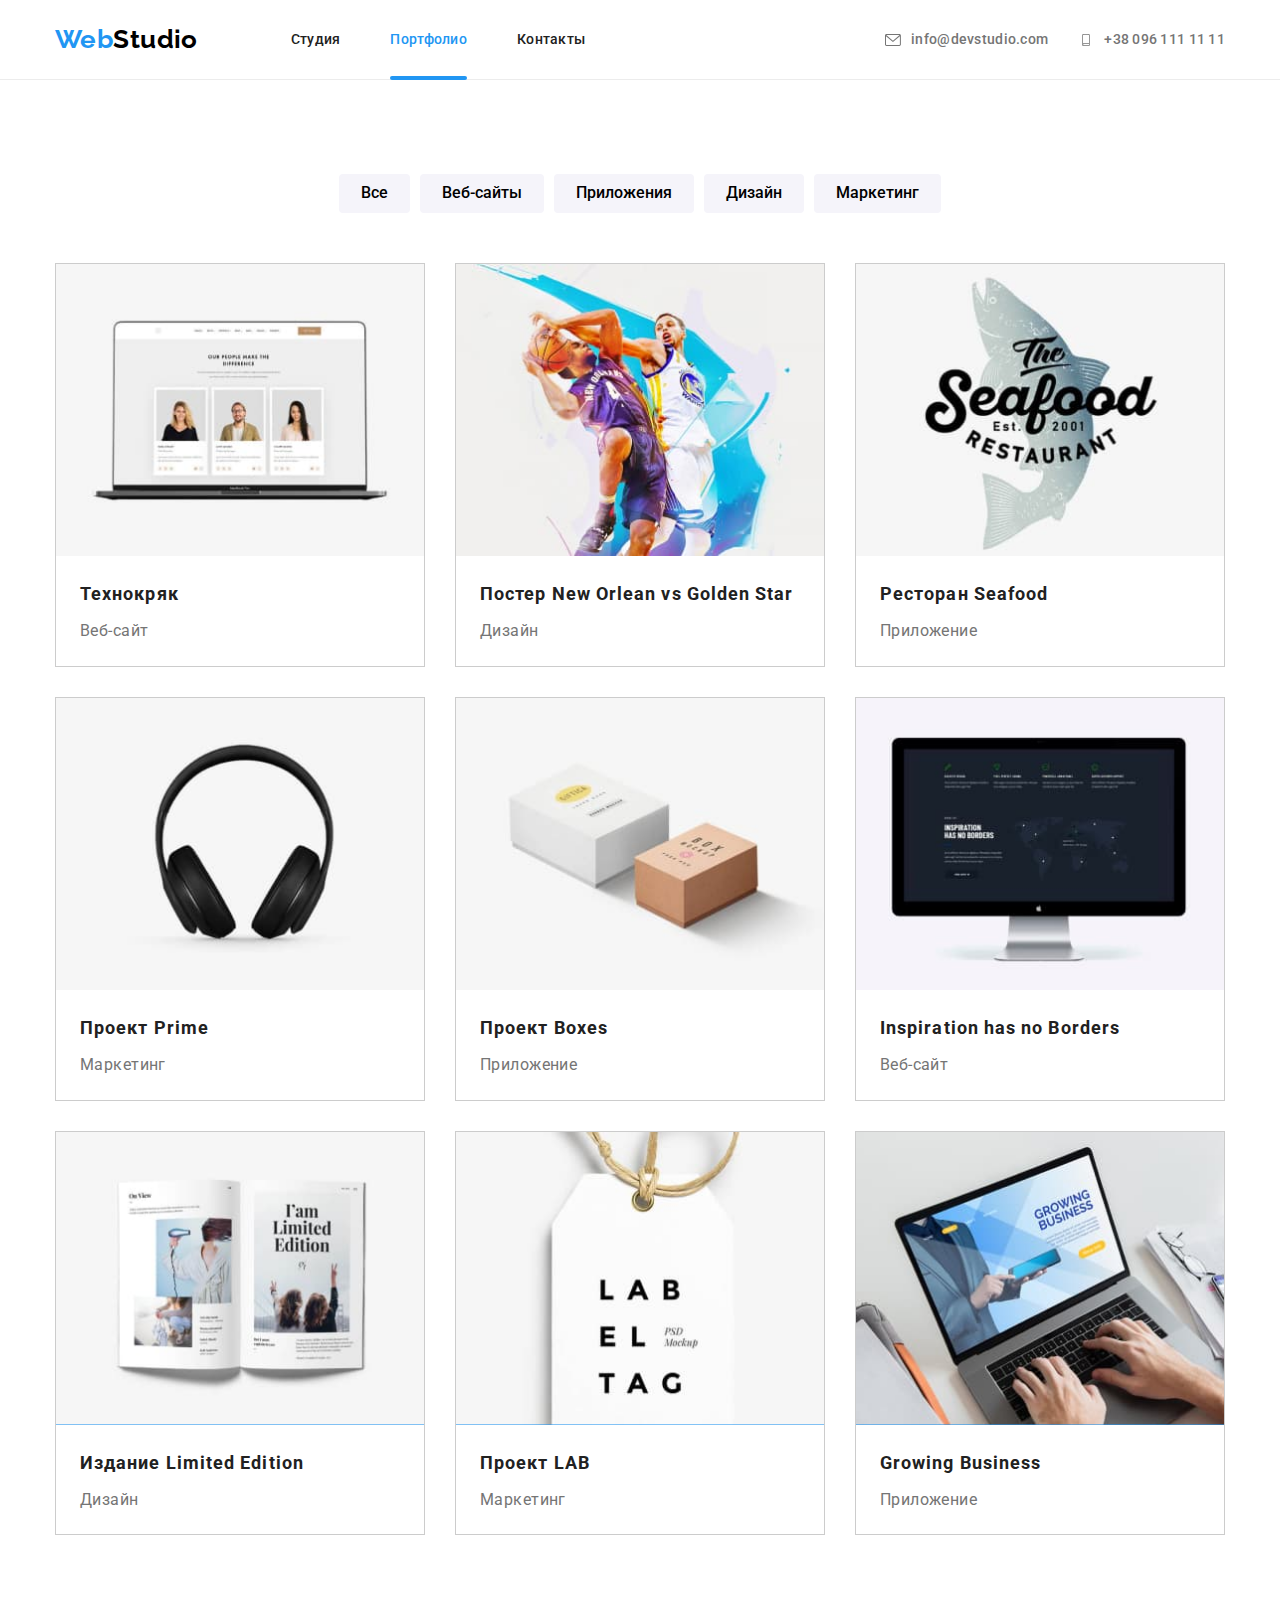
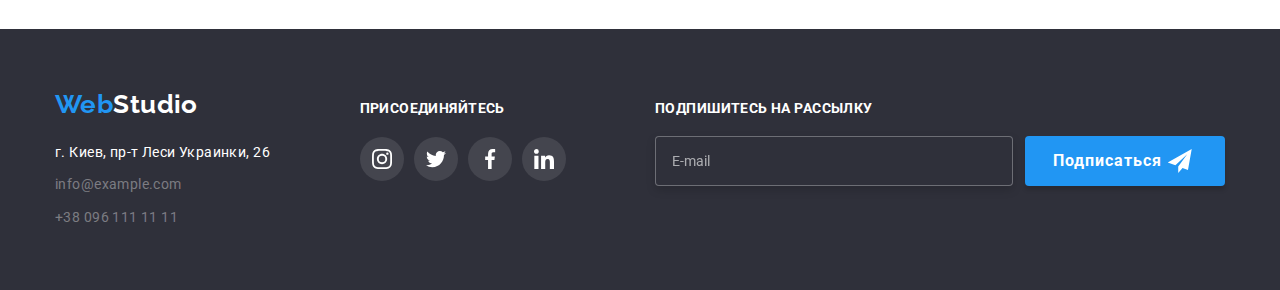
==== portfolio.html @ 0f38ab0d "add content img" ====
<!DOCTYPE html>
<html lang="ru">
  <head>
    <meta charset="UTF-8" />
    <meta http-equiv="X-UA-Compatible" content="IE=edge" />
    <meta name="viewport" content="width=device-width, initial-scale=1.0" />
    <title>Document</title>
    <link
      href="https://fonts.googleapis.com/css2?family=Raleway:wght@700&family=Roboto:wght@400;500;700;900&display=swap"
      rel="stylesheet"
    />
    <link
      rel="stylesheet"
      href="https://cdn.jsdelivr.net/npm/modern-normalize@1.1.0/modern-normalize.min.css"
    />
    <link rel="stylesheet" href="./css/main.min.css" />
  </head>

  <body>
    <!-- header -->

    <header class="header">
      <div class="container page-header">
        <nav class="header-nav">
          <a href="./index.html" class="logo header_nav_logo"
            ><span class="accent">Web</span>Studio</a
          >

          <ul class="site-nav">
            <li class="site-nav__item">
              <a href="./index.html" class="site-nav__link">Студия</a>
            </li>
            <li class="site-nav__item">
              <a
                href="./portfolio.html"
                class="site-nav__link site-nav__link_current"
                >Портфолио</a
              >
            </li>
            <li class="site-nav__item">
              <a href="" class="site-nav__link">Контакты</a>
            </li>
          </ul>
        </nav>

        <ul class="contacts-list">
          <li class="contacts-list__item">
            <a
              href="mailto:info@devstudio.com"
              class="contacts-list__link contacts-list__link-icon"
              ><svg class="contact-icon" width="16px" height="12px">
                <use href="./images/sprite.svg#icon-envelope"></use>
              </svg>
              info@devstudio.com
            </a>
          </li>
          <li class="contacts-list__item">
            <a
              href="tel:+380961111111"
              class="contacts-list__link contacts-list__link-icon"
              ><svg class="contact-icon" width="16px" height="12px">
                <use href="./images/sprite.svg#icon-smartphone"></use>
              </svg>
              +38 096 111 11 11
            </a>
          </li>
        </ul>
      </div>
    </header>

    <main>
      <section class="section">
        <div class="container">
          <h1 class="section__title_visually-hidden">Наши проекты</h1>
          <ul class="buttons">
            <li class="list-item">
              <button type="button" class="buttons__button">Все</button>
            </li>
            <li class="list-item">
              <button type="button" class="buttons__button">Веб-сайты</button>
            </li>
            <li class="list-item">
              <button type="button" class="buttons__button">Приложения</button>
            </li>
            <li class="list-item">
              <button type="button" class="buttons__button">Дизайн</button>
            </li>
            <li class="list-item">
              <button type="button" class="buttons__button">Маркетинг</button>
            </li>
          </ul>

          <!-- projects -->

          <ul class="projects-list">
            <li class="projects-item">
              <a href="#" class="projects-link">
                <div class="projects-card-wrapper">
                  <img
                    srcset="
                      ./images/desktop/portfolio-card-set/technokryak-370/technokryak-370.jpg    1x,
                      ./images/desktop/portfolio-card-set/technokryak-370/technokryak-370@2x.jpg 2x,
                      ./images/mobile/portfolio-card-set/technocryak-450/technocryak-450.jpg     1x,
                      ./images/mobile/portfolio-card-set/technocryak-450/technocryak-450@2x.jpg  2x,
                      ./images/tablet/portfolio-card-set/technokryak-354/technokryak-354.jpg     1x,
                      ./images/tablet/portfolio-card-set/technokryak-354/technokryak-354@2x.jpg  2x
                    "
                    src=""
                    alt="Технокряк"
                    width="370"
                  />
                  <p class="card-overlay">
                    Ресурс предлагает комплексные предложения с разным уровнем
                    функционала и сервисов. Все это позволит посетителю получить
                    исчерпывающие сведения о компании или частном лице.
                  </p>
                </div>

                <div class="projects-card">
                  <h2 class="projects-title">Технокряк</h2>
                  <p class="projects-description">Веб-сайт</p>
                </div>
              </a>
            </li>
            <li class="projects-item">
              <a href="#" class="projects-link">
                <div class="projects-card-wrapper">
                  <img
                    srcset="
                      ./images/desktop/portfolio-card-set/poster-new-orlean-370/poster-new-orlean-370.jpg    1x,
                      ./images/desktop/portfolio-card-set/poster-new-orlean-370/poster-new-orlean-370@2x.jpg 2x,
                      ./images/mobile/portfolio-card-set/poster-new-orlean-450/poster-new-orlean-450.jpg     1x,
                      ./images/mobile/portfolio-card-set/poster-new-orlean-450/poster-new-orlean-450@2x.jpg  2x,
                      ./images/tablet/portfolio-card-set/poster-new-orlean-354/poster-new-orlean-354.jpg     1x,
                      ./images/tablet/portfolio-card-set/poster-new-orlean-354/poster-new-orlean-354@2x.jpg  2x
                    "
                    src=""
                    alt="Постер New Orlean vs Golden Star"
                    width="370"
                  />
                  <p class="card-overlay">
                    Ресурс предлагает комплексные предложения с разным уровнем
                    функционала и сервисов. Все это позволит посетителю получить
                    исчерпывающие сведения о компании или частном лице.
                  </p>
                </div>
                <div class="projects-card">
                  <h2 class="projects-title">
                    Постер New Orlean vs Golden Star
                  </h2>
                  <p class="projects-description">Дизайн</p>
                </div>
              </a>
            </li>
            <li class="projects-item">
              <a href="#" class="projects-link">
                <div class="projects-card-wrapper">
                  <img
                    srcset="
                      ./images/desktop/portfolio-card-set/seafood-370/seafood-370.jpg    1x,
                      ./images/desktop/portfolio-card-set/seafood-370/seafood-370@2x.jpg 2x,
                      ./images/mobile/portfolio-card-set/seafood-450/seafood-450.jpg     1x,
                      ./images/mobile/portfolio-card-set/seafood-450/seafood-450@2x.jpg  2x,
                      ./images/tablet/portfolio-card-set/seafood-354/seafood-354.jpg     1x,
                      ./images/tablet/portfolio-card-set/seafood-354/seafood-354@2x.jpg  2x
                    "
                    src=""
                    alt="Ресторан Seafood"
                    width="370"
                  />
                  <p class="card-overlay">
                    Ресурс предлагает комплексные предложения с разным уровнем
                    функционала и сервисов. Все это позволит посетителю получить
                    исчерпывающие сведения о компании или частном лице.
                  </p>
                </div>
                <div class="projects-card">
                  <h2 class="projects-title">Ресторан Seafood</h2>
                  <p class="projects-description">Приложение</p>
                </div>
              </a>
            </li>
            <li class="projects-item">
              <a href="#" class="projects-link">
                <div class="projects-card-wrapper">
                  <img
                    srcset="
                      ./images/desktop/portfolio-card-set/prime-370/prime-370.jpg    1x,
                      ./images/desktop/portfolio-card-set/prime-370/prime-370@2x.jpg 2x,
                      ./images/mobile/portfolio-card-set/prime-450/prime-450.jpg     1x,
                      ./images/mobile/portfolio-card-set/prime-450/prime-450@2x.jpg  2x,
                      ./images/tablet/portfolio-card-set/prime-354/prime-354.jpg     1x,
                      ./images/tablet/portfolio-card-set/prime-354/prime-354@2x.jpg  2x
                    "
                    src=""
                    alt="Проект Prime"
                    width="370"
                  />
                  <p class="card-overlay">
                    Ресурс предлагает комплексные предложения с разным уровнем
                    функционала и сервисов. Все это позволит посетителю получить
                    исчерпывающие сведения о компании или частном лице.
                  </p>
                </div>
                <div class="projects-card">
                  <h2 class="projects-title">Проект Prime</h2>
                  <p class="projects-description">Маркетинг</p>
                </div>
              </a>
            </li>
            <li class="projects-item">
              <a href="#" class="projects-link">
                <div class="projects-card-wrapper">
                  <img
                    srcset="
                      ./images/desktop/portfolio-card-set/boxes-370/boxes-370.jpg    1x,
                      ./images/desktop/portfolio-card-set/boxes-370/boxes-370@2x.jpg 2x,
                      ./images/mobile/portfolio-card-set/boxes-450/boxes-450.jpg     1x,
                      ./images/mobile/portfolio-card-set/boxes-450/boxes-450@2x.jpg  2x,
                      ./images/tablet/portfolio-card-set/boxes-354/boxes-354.jpg     1x,
                      ./images/tablet/portfolio-card-set/boxes-354/boxes-354@2x.jpg  2x
                    "
                    src=""
                    alt="Проект Boxes"
                    width="370"
                  />
                  <p class="card-overlay">
                    Ресурс предлагает комплексные предложения с разным уровнем
                    функционала и сервисов. Все это позволит посетителю получить
                    исчерпывающие сведения о компании или частном лице.
                  </p>
                </div>
                <div class="projects-card">
                  <h2 class="projects-title">Проект Boxes</h2>
                  <p class="projects-description">Приложение</p>
                </div>
              </a>
            </li>
            <li class="projects-item">
              <a href="#" class="projects-link">
                <div class="projects-card-wrapper">
                  <img
                    srcset="
                      ./images/desktop/portfolio-card-set/inspiration-370/inspiration-370.jpg    1x,
                      ./images/desktop/portfolio-card-set/inspiration-370/inspiration-370@2x.jpg 2x,
                      ./images/mobile/portfolio-card-set/inspiration-450/inspiration-450.jpg     1x,
                      ./images/mobile/portfolio-card-set/inspiration-450/inspiration-450@2x.jpg  2x,
                      ./images/tablet/portfolio-card-set/inspiration-354/inspiration-354.jpg     1x,
                      ./images/tablet/portfolio-card-set/inspiration-354/inspiration-354@2x.jpg  2x
                    "
                    src=""
                    alt="Inspiration has no Borders"
                    width="370"
                  />
                  <p class="card-overlay">
                    Ресурс предлагает комплексные предложения с разным уровнем
                    функционала и сервисов. Все это позволит посетителю получить
                    исчерпывающие сведения о компании или частном лице.
                  </p>
                </div>
                <div class="projects-card">
                  <h2 class="projects-title">Inspiration has no Borders</h2>
                  <p class="projects-description">Веб-сайт</p>
                </div>
              </a>
            </li>
            <li class="projects-item">
              <a href="#" class="projects-link">
                <div class="projects-card-wrapper">
                  <img
                    srcset="
                      ./images/desktop/portfolio-card-set/limited-edition-370/limited-edition-370.jpg    1x,
                      ./images/desktop/portfolio-card-set/limited-edition-370/limited-edition-370@2x.jpg 2x,
                      ./images/mobile/portfolio-card-set/limited-edition-450/limited-edition-450.jpg     1x,
                      ./images/mobile/portfolio-card-set/limited-edition-450/limited-edition-450@2x.jpg  2x,
                      ./images/tablet/portfolio-card-set/limited-edition-354/limited-edition-354.jpg     1x,
                      ./images/tablet/portfolio-card-set/limited-edition-354/limited-edition-354@2x.jpg  2x
                    "
                    src=""
                    alt="Издание Limited Edition"
                    width="370"
                  />
                  <p class="card-overlay">
                    Ресурс предлагает комплексные предложения с разным уровнем
                    функционала и сервисов. Все это позволит посетителю получить
                    исчерпывающие сведения о компании или частном лице.
                  </p>
                </div>
                <div class="projects-card">
                  <h2 class="projects-title">Издание Limited Edition</h2>
                  <p class="projects-description">Дизайн</p>
                </div>
              </a>
            </li>
            <li class="projects-item">
              <a href="#" class="projects-link">
                <div class="projects-card-wrapper">
                  <img
                    srcset="
                      ./images/desktop/portfolio-card-set/lab-370/lab-370.jpg    1x,
                      ./images/desktop/portfolio-card-set/lab-370/lab-370@2x.jpg 2x,
                      ./images/mobile/portfolio-card-set/lab-450/lab-450.jpg     1x,
                      ./images/mobile/portfolio-card-set/lab-450/lab-450@2x.jpg  2x
                    ./images/tablet/portfolio-card-set/lab-354/lab-354.jpg 1x, 
                    ./images/tablet/portfolio-card-set/lab-354/lab-354@2x.jpg 2x"
                    src=""
                    alt="Проект LAB"
                    width="370"
                  />
                  <p class="card-overlay">
                    Ресурс предлагает комплексные предложения с разным уровнем
                    функционала и сервисов. Все это позволит посетителю получить
                    исчерпывающие сведения о компании или частном лице.
                  </p>
                </div>
                <div class="projects-card">
                  <h2 class="projects-title">Проект LAB</h2>
                  <p class="projects-description">Маркетинг</p>
                </div>
              </a>
            </li>
            <li class="projects-item">
              <a href="#" class="projects-link">
                <div class="projects-card-wrapper">
                  <img
                    srcset="
                      ./images/desktop/portfolio-card-set/growing-business-370/growing-business-370.jpg    1x,
                      ./images/desktop/portfolio-card-set/growing-business-370/growing-business-370@2x.jpg 2x,
                      ./images/mobile/portfolio-card-set/growing-business-450/growing-business-450.jpg     1x,
                      ./images/mobile/portfolio-card-set/growing-business-450/growing-business-450@2x.jpg  2x,
                      ./images/tablet/portfolio-card-set/growing-business-354/growing-business-354.jpg     1x,
                      ./images/tablet/portfolio-card-set/growing-business-354/growing-business-354@2x.jpg  2x
                    "
                    src=""
                    alt="Growing Business"
                    width="370"
                  />
                  <p class="card-overlay">
                    Ресурс предлагает комплексные предложения с разным уровнем
                    функционала и сервисов. Все это позволит посетителю получить
                    исчерпывающие сведения о компании или частном лице.
                  </p>
                </div>
                <div class="projects-card">
                  <h2 class="projects-title">Growing Business</h2>
                  <p class="projects-description">Приложение</p>
                </div>
              </a>
            </li>
          </ul>
        </div>
      </section>
    </main>

    <!-- footer -->

    <footer class="footer">
      <div class="container">
        <div class="footer-address">
          <a href="./index.html" class="logo">
            <span class="accent">Web</span><span class="studio">Studio</span>
          </a>
          <address class="address">
            <ul>
              <li class="item">
                <a
                  href="https://goo.gl/maps/4YTj8nZPd8LjC2Ac9"
                  class="address-link"
                  target="_blank"
                  rel="noopener norefferer"
                >
                  г. Киев, пр-т Леси Украинки, 26
                </a>
              </li>
              <li class="item">
                <a href="mailto:info@example.com" class="contacts-link"
                  >info@example.com</a
                >
              </li>
              <li class="item">
                <a href="tel:+380961111111" class="contacts-link"
                  >+38 096 111 11 11</a
                >
              </li>
            </ul>
          </address>
        </div>

        <div class="footer-social">
          <h3 class="footer-social-title">Присоединяйтесь</h3>
          <ul class="footer-social-list">
            <li class="footer-social-item">
              <a class="footer-social-link" href="#">
                <svg class="footer-social-icon" width="20px" height="20px">
                  <use href="./images/sprite.svg#icon-instagram"></use>
                </svg>
              </a>
            </li>
            <li class="footer-social-item">
              <a class="footer-social-link" href="#">
                <svg class="footer-social-icon" width="20px" height="20px">
                  <use href="./images/sprite.svg#icon-twitter"></use>
                </svg>
              </a>
            </li>
            <li class="footer-social-item">
              <a class="footer-social-link" href="#">
                <svg class="footer-social-icon" width="20px" height="20px">
                  <use href="./images/sprite.svg#icon-facebook"></use>
                </svg>
              </a>
            </li>
            <li class="footer-social-item">
              <a class="footer-social-link" href="#">
                <svg class="footer-social-icon" width="20px" height="20px">
                  <use href="./images/sprite.svg#icon-linkedin"></use>
                </svg>
              </a>
            </li>
          </ul>
        </div>

        <div footer>
          <p class="footer-form-text">ПОДПИШИТЕСЬ НА РАССЫЛКУ</p>
          <form class="footer-form">
            <label for="email">
              <input
                type="email"
                name="footer-email"
                class="footer-form-input"
                placeholder="E-mail"
                required
              />
            </label>
            <button type="submit" class="footer-button">
              Подписаться
              <svg class="icon-send" widght="24" height="24">
                <use href="./images/sprite.svg#icon-send"></use>
              </svg>
            </button>
          </form>
        </div>
      </div>
    </footer>
  </body>
</html>
---- css/main.min.css ----
:root{--primary-text-color: #212121;--background-color: #FFFFFF;--accent-color: #2196F3;--sections-color: #2F303A;--text-color: #757575;--contacts-link: #FFFFFF60;--icon-color: #AFB1B8;--transition-duration: 250ms;--transition-timing-function: cubic-bezier(0.4, 0, 0.2, 1) }h1,h2,h3,h4,h5,h6,p{margin-top:0;margin-bottom:0}ul,ol{margin-top:0;margin-bottom:0;padding-left:0}img{display:block;max-width:100%;height:auto}.advantages__title_visually-hidden,.section__title_visually-hidden{position:absolute;width:1px;height:1px;margin:-1px;border:0;padding:0;white-space:nowrap;clip-path:inset(100%);clip:rect(0 0 0 0);overflow:hidden}.container{width:1200px;margin-left:auto;margin-right:auto;padding-left:15px;padding-right:15px}a{text-decoration:none}li{list-style-type:none}p{color:var(--text-color)}.section{padding-top:94px;padding-bottom:94px}body{color:var(--primary-text-color);background-color:var(--background-color);font-family:"Roboto",sans-serif;font-size:14px;letter-spacing:.03em}.header{padding:24px 0;background-color:var(--background-color);border-bottom:1px solid #ececec}.header .header_nav_logo{color:#000}.header .contacts-list__link{display:flex;justify-content:center;align-items:center;font-weight:500;line-height:1.14;letter-spacing:.02em;transition-property:color;transition-duration:var(--transition-duration);transition-timing-function:var(--transition-timing-function);color:var(--text-color);margin-left:0}.logo{display:inline-block;margin-right:93px;font-family:"Raleway";font-weight:700;font-size:26px;line-height:1.2}.accent{color:var(--accent-color)}.page-header{display:flex}.site-nav__link{color:var(--primary-text-color);position:relative}.site-nav__link{font-weight:500;line-height:1.14;letter-spacing:.02em;transition-property:color;transition-duration:var(--transition-duration);transition-timing-function:var(--transition-timing-function)}.site-nav__link_current.site-nav__link::after{content:"";position:absolute;display:block;margin-top:28px;width:100%;height:4px;background-color:var(--accent-color);border-radius:2px}.contacts-list,.site-nav__link{color:var(--text-color)}.site-nav__link{color:var(--primary-text-color)}.site-nav__link:hover,.site-nav__link:focus{color:var(--accent-color)}.site-nav{display:flex}.site-nav .site-nav__item{margin-right:50px}.site-nav .site-nav__item:last-child{margin-right:0}.site-nav .site-nav__link_current{color:var(--accent-color)}.contacts-list{display:flex;margin-left:auto;align-items:center}.contacts-list .contacts-list__item+.contacts-list__item{margin-left:30px}.contacts-list__link:hover,.contacts-list__link:focus{color:var(--accent-color)}.contact-icon{margin-right:10px;fill:var(--text-color)}.contacts-list__link:hover .contact-icon,.contacts-list__link:focus .contact-icon{fill:var(--accent-color)}.contacts-list__link-icon{margin-left:10px}.header-nav{display:flex;align-items:center}.buttons{display:flex;justify-content:center;margin-bottom:50px}.buttons .list-item:nth-child(-n+5){margin-right:10px}.buttons .list-item:last-child{margin-right:0}.buttons .button{padding:6px 22px;font-family:inherit;font-weight:500;font-size:16px;line-height:1.65;text-align:center;background:#f5f4fa;border-radius:4px;border:rgba(0,0,0,0)}.buttons .button:hover,.buttons .button:focus{box-shadow:0px 3px 1px rgba(0,0,0,.1),0px 1px 2px rgba(0,0,0,.08),0px 2px 2px rgba(0,0,0,.12);border-radius:4px}.hero{padding:200px 0;text-align:center;background:var(--sections-color)}.hero-overlay{max-width:1600px;height:600px;margin-left:auto;margin-right:auto;background-color:#c4c4c4;background-image:linear-gradient(to right, rgba(47, 48, 58, 0.4), rgba(47, 48, 58, 0.4)),url(../images/img.jpg);background-position:center;background-repeat:no-repeat;background-size:cover}.hero__title{width:696px;margin-left:auto;margin-right:auto;margin-bottom:30px;font-weight:900;font-size:44px;line-height:1.36;text-align:center;letter-spacing:.06em;text-transform:uppercase;color:var(--background-color)}.hero .hero__button{cursor:pointer;transition-property:background-color;transition-duration:var(--transition-duration);transition-timing-function:var(--transition-timing-function);border:none;padding:10px 32px;color:var(--background-color);background-color:var(--accent-color);box-shadow:0px 4px 4px rgba(0,0,0,.15);border-radius:4px;font-weight:700;font-size:16px;line-height:1.85}.hero .hero__button:hover,.hero .hero__button:focus{background-color:#188ce8}.buttons__button{padding:6px 22px;font-family:inherit;font-weight:500;font-size:16px;line-height:1.65;text-align:center;background:#f5f4fa;border-radius:4px;border:rgba(0,0,0,0);cursor:pointer;transition-property:box-shadow,color,background-color;transition-duration:var(--transition-duration);transition-timing-function:var(--transition-timing-function)}.buttons__button:hover,.buttons__button:focus{color:var(--background-color);background-color:var(--accent-color)}.advantages-list{display:flex}.advantages-list .advantages-list__list-item{width:270px}.advantages-icon{margin-bottom:30px;display:flex;justify-content:center;align-items:center;height:120px;background-color:#f5f4fa}.advantages-title{margin-bottom:10px;font-weight:700;font-size:14px;line-height:1.14;text-transform:uppercase;color:var(--primary-text-color)}.advantages-description{margin-bottom:0;font-weight:400;font-size:14px;line-height:24px;color:var(--text-color)}.advantages-list__list-item:nth-child(-n+4){margin-right:30px}.advantages-list__list-item:last-child{margin-right:0}.about{padding-top:0}.about .about-title{margin-bottom:50px;font-size:36px;line-height:1.16;text-align:center;color:var(--primary-text-color)}.about .about-thumb{position:relative}.about .about-text{position:absolute;bottom:0;width:100%;padding:27px 82px;font-weight:700;font-size:14px;line-height:16px;text-align:center;text-transform:uppercase;background-color:rgba(47,48,58,.8);color:var(--background-color)}.about .about-list{display:flex;justify-content:space-between}.team-title{margin-bottom:50px;font-size:36px;line-height:1.116;text-align:center;color:var(--primary-text-color)}.team-member-title{padding-top:30px;margin-bottom:10px;font-weight:500;font-size:16px;line-height:1.18;text-align:center}.team-descprition{margin-bottom:16px;font-size:16px;line-height:1.18;text-align:center}.team-list{display:flex}.social-list{display:flex;justify-content:center;gap:10px;padding-bottom:30px}.social-list-link{transition-property:fill,background-color;transition-duration:var(--transition-duration);transition-timing-function:var(--transition-timing-function);display:flex;justify-content:center;align-items:center;width:44px;height:44px;border-radius:50%;background-color:var(--background-color)}.social-list-link:hover,.social-list-link:focus{background-color:var(--accent-color)}.social-list-icon{fill:var(--icon-color)}.social-list-link:hover .social-list-icon,.social-list-link:focus .social-list-icon{fill:var(--background-color)}.team{background-color:#f5f4fa}.team-list>.list-item{background-color:var(--background-color);box-shadow:0px 1px 3px rgba(0,0,0,.12),0px 1px 1px rgba(0,0,0,.14),0px 2px 1px rgba(0,0,0,.2);border-radius:0px 0px 4px 4px}.list-item-icon{display:flex;align-content:center}.list-item:nth-child(-n+4){margin-right:30px}.list-item:last-child{margin-right:0}.clients-title{margin-bottom:50px;font-size:36px;line-height:1.16;text-align:center;color:var(--primary-text-color)}.clients-list{display:flex;gap:30px}.clients-item{width:calc((100% - 150px)/6)}.clients-link{transition-property:fill,border;transition-duration:var(--transition-duration);transition-timing-function:var(--transition-timing-function);height:92px;display:flex;justify-content:center;align-items:center;border:1px solid var(--icon-color);border-radius:4px;fill:var(--icon-color)}.clients-link:hover,.clients-link:focus{fill:var(--accent-color);border:1px solid var(--accent-color)}.footer{padding:60px 0;background-color:var(--sections-color)}.footer .logo{margin-right:0;padding:0;display:inline-block;margin-bottom:20px}.footer .studio{margin-bottom:20px}.footer .studio,.address .address-link{color:var(--background-color)}.footer .address-link{display:inline-block;font-style:normal;font-weight:400;line-height:1.7}.footer .contacts-link{transition-property:color;transition-duration:var(--transition-duration);transition-timing-function:var(--transition-timing-function);display:inline-block;font-style:normal;font-weight:400;line-height:1.7;color:var(--contacts-link)}.footer .contacts-link:hover,.footer .contacts-link:focus{color:var(--accent-color)}.footer .container{display:flex;align-items:baseline;justify-content:space-between}.footer-social-title{margin-top:0;margin-bottom:20px;font-size:14px;line-height:1,1;text-transform:uppercase;color:var(--background-color)}.footer-social-list{gap:10px;display:flex;justify-content:center}.footer-social-item{width:44px;height:44px}.footer-social-link{width:100%;height:100%;display:flex;justify-content:center;align-items:center;border-radius:50%;transition-property:background-color;transition-duration:var(--transition-duration);transition-timing-function:var(--transition-timing-function);fill:var(--background-color);background:rgba(255,255,255,.1)}.footer-social-link:hover,.footer-social-link:focus{background:var(--accent-color)}.footer-form-text{font-weight:700;font-size:14px;line-height:16px;letter-spacing:.03em;text-transform:uppercase;color:var(--background-color);margin-bottom:20px}.footer-form{display:flex}.footer-form-input{padding:15px 16px 15px 16px;width:358px;height:50px;border:1px solid rgba(255,255,255,.3);filter:drop-shadow(0px 4px 4px rgba(0, 0, 0, 0.15));border-radius:4px;background-color:var(--sections-color);margin-right:12px;color:var(--background-color)}.footer-form-input::placeholder{color:rgba(255,255,255,.6)}.footer-form-input::placeholder{border-color:rgba(255,255,255,.3)}.footer-form-input:focus{outline:none}.footer-button{cursor:pointer;width:200px;height:50px;font-weight:700;font-size:16px;line-height:30px;letter-spacing:.06em;color:var(--background-color);background:var(--accent-color);box-shadow:0px 4px 4px rgba(0,0,0,.15);border-radius:4px;border:none;transition-property:background-color,box-shadow;transition-duration:var(--transition-duration);transition-timing-function:var(--transition-timing-function);padding:10px 28px;display:flex;align-items:center}.footer-button:hover,.footer-button:focus{background-color:#188ce8}.address{padding:0}.address .item:not(:last-child){margin-bottom:9px}.icon-send{fill:var(--background-color)}.backdrop{position:fixed;top:0;left:0;width:100%;height:100%;z-index:2;transition:opacity var(--transition-duration) var(--transition-timing-function),visibility var(--transition-duration) var(--transition-timing-function);background-color:rgba(0,0,0,.2)}.modal{padding:40px;position:absolute;top:50%;left:50%;transform:translate(-50%, -50%) scale(1);width:528px;background:var(--background-color);transition:transform var(--transition-duration) var(--transition-timing-function)}.backdrop.is-hidden{opacity:0;visibility:hidden;pointer-events:none}.backdrop.is-hidden .modal{transform:translate(-50%, -50%) scale(0.9)}.modal-close-btn{position:absolute;display:flex;top:8px;right:8px;justify-content:center;align-items:center;width:30px;height:30px;border-radius:50%;background-color:rgba(0,0,0,0);padding:0 0;border:1px solid rgba(0,0,0,.1);cursor:pointer}.form-appeal{margin-bottom:12px;font-weight:700;font-size:20px;color:var(--primary-text-color)}.modal-form{display:flex;flex-direction:column}.modal-form-input{border:1px solid rgba(33,33,33,.2);border-radius:4px;cursor:pointer;width:100%;height:40px;padding-left:42px;transition:border var(--transition-duration) var(--transition-timing-function)}.modal-form-input:focus{outline:none;border-color:var(--accent-color)}.modal-form-input:focus+.modal-form-input-icon{fill:var(--accent-color)}.modal-form-input-desc{display:block;font-weight:400;font-size:12px;line-height:14px;margin-bottom:4px;color:var(--text-color)}.modal-form-field{margin-bottom:10px}.modal-form-field.textarea{margin-bottom:20px}.modal-form-message{width:100%;height:128px;resize:none;border-color:rgba(33,33,33,.2);border-radius:4px;border:1px solid rgba(33,33,33,.2);border-radius:4px}.modal-form-message::placeholder{font-size:12px;line-height:14px;letter-spacing:.01em;color:rgba(117,117,117,.5)}.modal-form-input-wrapper{display:block;position:relative}.modal-form-input-icon{display:block;position:absolute;top:50%;left:12px;transform:translate(0, -50%);width:18px;height:18px;transition:fill var(--transition-duration) var(--transition-timing-function)}.modal-form-message{display:block;resize:none;width:100%;height:120px;outline:none;padding:12px 16px}.modal-form-message:focus{border-color:var(--accent-color);transition:var(--transition-duration) var(--transition-timing-function)}.user-policy-link{color:var(--accent-color);border-bottom:1px solid currentColor;line-height:.85}.modal-form-check-desc{display:flex;align-items:center;justify-content:center;margin-bottom:30px;font-weight:400;font-size:14px;line-height:1.7;color:var(--text-color)}.modal-form-check-desc::before{display:block;content:"";margin-right:7px;width:16px;height:15px;border:1px solid var(--primary-text-color);border-radius:2px}.modal-form-check:checked+.modal-form-check-desc::before{background-image:url(../images/icon\ check.svg);background-position:center;background-repeat:no-repeat;border:rgba(0,0,0,0)}.modal-form-submit{align-self:center;width:200px;height:50px;cursor:pointer;transition-property:box-shadow,color,background-color;transition-duration:var(--transition-duration);transition-timing-function:var(--transition-timing-function);border:none;padding:10px 32px;color:var(--background-color);background-color:var(--accent-color);box-shadow:0px 4px 4px rgba(0,0,0,.15);border-radius:4px;font-weight:700;font-size:16px;line-height:1.85;letter-spacing:.06em}.modal-form-submit:hover,.modal-form-submit:focus{background-color:#188ce8}.projects-list{display:flex;flex-wrap:wrap;gap:30px}.projects-description{padding-left:24px;padding-right:24px;padding-bottom:20px;font-size:16px;line-height:1.87}.projects-item{display:block;border:1px solid #ccc;cursor:pointer;flex-basis:calc((100% - 60px)/3)}.projects-link{display:block;transition-property:box-shadow;transition-duration:var(--transition-duration);transition-timing-function:var(--transition-timing-function)}.projects-link:hover,.projects-link:focus{box-shadow:0px 1px 1px rgba(0,0,0,.12),0px 4px 4px rgba(0,0,0,.06),1px 4px 6px rgba(0,0,0,.16)}.projects-card-wrapper{position:relative;overflow:hidden}.card-overlay{position:absolute;left:0;top:0;transform:translate(0, 100%);transition:transform var(--transition-duration) var(--transition-timing-function);width:100%;height:100%;padding:63px 24px;font-size:18px;font-weight:400;line-height:28px;text-align:left;color:var(--background-color);background-color:rgba(33,150,243,.9)}.projects-link:hover .card-overlay,.projects-link:focus .card-overlay{transform:translate(0, 0)}.projects-title{color:var(--primary-text-color);margin-bottom:4px;padding-top:20px;padding-left:24px;padding-right:24px;font-weight:700;font-size:18px;line-height:2;letter-spacing:.06em}/*# sourceMappingURL=main.min.css.map */
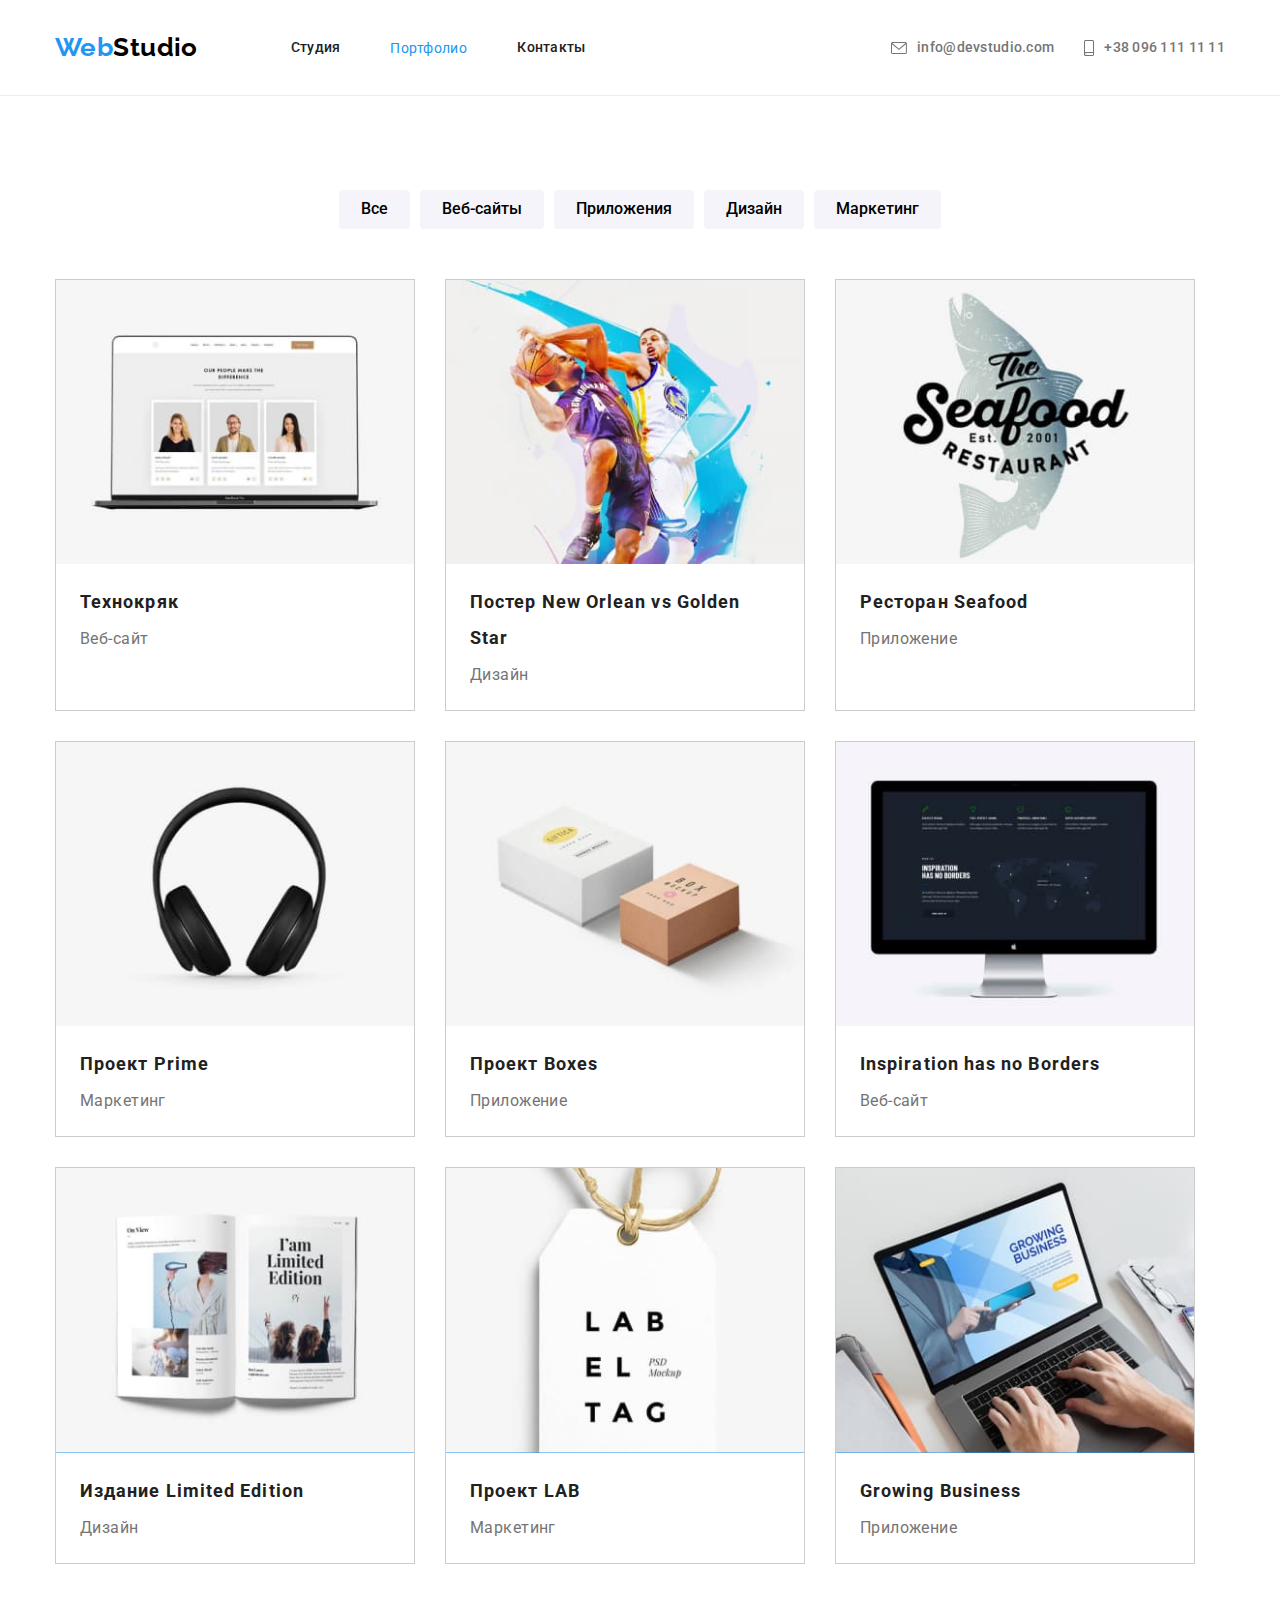
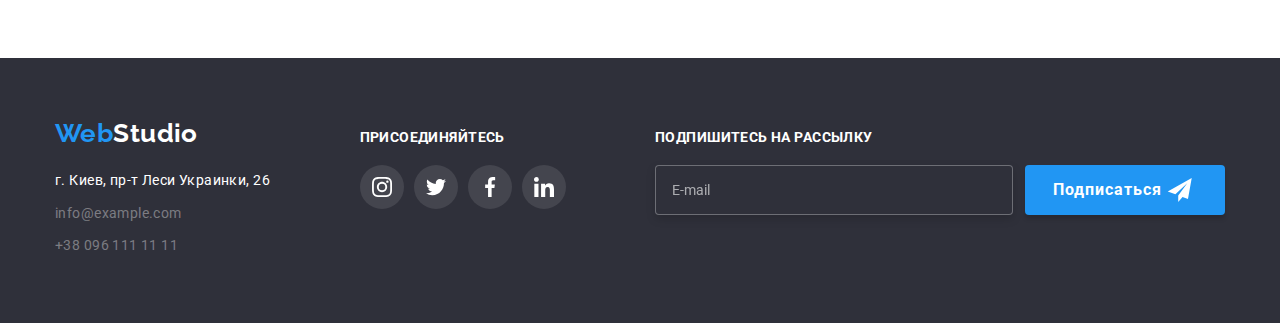
==== commit bc896ba1: "add" ====
--- a/portfolio.html
+++ b/portfolio.html
@@ -28,20 +28,26 @@
 
           <ul class="site-nav">
             <li class="site-nav__item">
-              <a href="./index.html" class="site-nav__link">Студия</a>
+              <a
+                href="./index.html"
+                class="site-nav__link site-nav__link"
+                >Студия</a
+              >
             </li>
             <li class="site-nav__item">
-              <a
-                href="./portfolio.html"
-                class="site-nav__link site-nav__link_current"
-                >Портфолио</a
-              >
+              <a href="./portfolio.html" class="site-nav__link_current">Портфолио</a>
             </li>
             <li class="site-nav__item">
               <a href="" class="site-nav__link">Контакты</a>
             </li>
           </ul>
         </nav>
+
+        <button type="button" class="mobile-menu-open" data-menu-open>
+          <svg class="mobile-menu-open__icon" width="40" height="40">
+            <use href="./images/sprite.svg#burger-icon"></use>
+          </svg>
+        </button>
 
         <ul class="contacts-list">
           <li class="contacts-list__item">
@@ -58,7 +64,7 @@
             <a
               href="tel:+380961111111"
               class="contacts-list__link contacts-list__link-icon"
-              ><svg class="contact-icon" width="16px" height="12px">
+              ><svg class="contact-icon" width="10px" height="16px">
                 <use href="./images/sprite.svg#icon-smartphone"></use>
               </svg>
               +38 096 111 11 11
@@ -66,6 +72,61 @@
           </li>
         </ul>
       </div>
+
+      <div class="mobile-menu" data-menu>
+        <div class="container mobile-menu__container">
+          <button class="mobile-menu__close-btn" data-menu-close>
+            <svg class="mobile-menu__close-icon" width="40" height="40">
+              <use href="./images/sprite.svg#icon-close-modal"></use>
+            </svg>
+          </button>
+
+          <ul class="mobile-menu-nav">
+            <li class="mobile-menu-nav__item">
+              <a href="./index.html" class="mobile-menu-nav__link-current"></a
+              >Студия
+            </li>
+            <li class="mobile-menu-nav__item">
+              <a href="./portfolio.html" class="mobile-menu-nav__link"></a
+              >Портфолио
+            </li>
+            <li class="mobile-menu-nav__item">
+              <a href="" class="mobile-menu-nav__link"></a>Контакты
+            </li>
+          </ul>
+
+          <ul class="mobile-menu-contacts">
+            <li class="mobile-menu-contacts__item">
+              <a href="tel:+380961111111" class="mobile-menu-contacts__link-blue"
+                >+38 096 111 11 11</a
+              >
+            </li>
+            <li class="mobile-menu-contacts__item">
+              <a
+                href="mailto:info@devstudio.com"
+                class="mobile-menu-contacts__link"
+                >info@devstudio.com</a
+              >
+            </li>
+          </ul>
+
+          <ul class="mobile-menu-socials">
+            <li class="mobile-menu-socials__item">
+              <a href="" class="mobile-menu-socials__link">Instagram</a>
+            </li>
+            <li class="mobile-menu-socials__item">
+              <a href="" class="mobile-menu-socials__link">Twitter</a>
+            </li>
+            <li class="mobile-menu-socials__item">
+              <a href="" class="mobile-menu-socials__link">Facebook</a>
+            </li>
+            <li class="mobile-menu-socials__item">
+              <a href="" class="mobile-menu-socials__link">LinkedIn</a>
+            </li>
+          </ul>
+        </div>
+      </div>
+    </header>
     </header>
 
     <main>
@@ -96,19 +157,34 @@
             <li class="projects-item">
               <a href="#" class="projects-link">
                 <div class="projects-card-wrapper">
-                  <img
-                    srcset="
-                      ./images/desktop/portfolio-card-set/technokryak-370/technokryak-370.jpg    1x,
-                      ./images/desktop/portfolio-card-set/technokryak-370/technokryak-370@2x.jpg 2x,
-                      ./images/mobile/portfolio-card-set/technocryak-450/technocryak-450.jpg     1x,
-                      ./images/mobile/portfolio-card-set/technocryak-450/technocryak-450@2x.jpg  2x,
-                      ./images/tablet/portfolio-card-set/technokryak-354/technokryak-354.jpg     1x,
-                      ./images/tablet/portfolio-card-set/technokryak-354/technokryak-354@2x.jpg  2x
-                    "
-                    src=""
-                    alt="Технокряк"
-                    width="370"
-                  />
+                  <picture>
+                    <source
+                      srcset="
+                        ./images/desktop/portfolio-card-set/technokryak-370/technokryak-370.jpg    1x,
+                        ./images/desktop/portfolio-card-set/technokryak-370/technokryak-370@2x.jpg 2x
+                      "
+                      media="(min-width: 1200px)"
+                    />
+                    <source
+                      srcset="
+                        ./images/tablet/portfolio-card-set/technokryak-354/technokryak-354.jpg    1x,
+                        ./images/tablet/portfolio-card-set/technokryak-354/technokryak-354@2x.jpg 2x
+                      "
+                      media="(min-width: 768px)"
+                    />
+                    <source
+                      srcset="
+                        ./images/mobile/portfolio-card-set/technocryak-450/technocryak-450.jpg    1x,
+                        ./images/mobile/portfolio-card-set/technocryak-450/technocryak-450@2x.jpg 2x
+                      "
+                      media="(max-width: 320px)"
+                    />
+                    <img
+                      src="./images/mobile/portfolio-card-set/technocryak-450/technocryak-450.jpg"
+                      alt="Технокряк"
+                      width="370"
+                    />
+                  </picture>
                   <p class="card-overlay">
                     Ресурс предлагает комплексные предложения с разным уровнем
                     функционала и сервисов. Все это позволит посетителю получить
@@ -125,19 +201,34 @@
             <li class="projects-item">
               <a href="#" class="projects-link">
                 <div class="projects-card-wrapper">
-                  <img
-                    srcset="
-                      ./images/desktop/portfolio-card-set/poster-new-orlean-370/poster-new-orlean-370.jpg    1x,
-                      ./images/desktop/portfolio-card-set/poster-new-orlean-370/poster-new-orlean-370@2x.jpg 2x,
-                      ./images/mobile/portfolio-card-set/poster-new-orlean-450/poster-new-orlean-450.jpg     1x,
-                      ./images/mobile/portfolio-card-set/poster-new-orlean-450/poster-new-orlean-450@2x.jpg  2x,
-                      ./images/tablet/portfolio-card-set/poster-new-orlean-354/poster-new-orlean-354.jpg     1x,
-                      ./images/tablet/portfolio-card-set/poster-new-orlean-354/poster-new-orlean-354@2x.jpg  2x
-                    "
-                    src=""
-                    alt="Постер New Orlean vs Golden Star"
-                    width="370"
-                  />
+                  <picture>
+                    <source
+                      srcset="
+                        ./images/desktop/portfolio-card-set/poster-new-orlean-370/poster-new-orlean-370.jpg    1x,
+                        ./images/desktop/portfolio-card-set/poster-new-orlean-370/poster-new-orlean-370@2x.jpg 2x
+                      "
+                      media="(min-width: 1200px)"
+                    />
+                    <source
+                      srcset="
+                        ./images/tablet/portfolio-card-set/poster-new-orlean-354/poster-new-orlean-354.jpg    1x,
+                        ./images/tablet/portfolio-card-set/poster-new-orlean-354/poster-new-orlean-354@2x.jpg 2x
+                      "
+                      media="(min-width: 768px)"
+                    />
+                    <source
+                      srcset="
+                        ./images/mobile/portfolio-card-set/poster-new-orlean-450/poster-new-orlean-450.jpg    1x,
+                        ./images/mobile/portfolio-card-set/poster-new-orlean-450/poster-new-orlean-450@2x.jpg 2x
+                      "
+                      media="(min-width: 320px)"
+                    />
+                    <img
+                      src="./images/mobile/portfolio-card-set/poster-new-orlean-450/poster-new-orlean-450.jpg"
+                      alt="Постер New Orlean vs Golden Star"
+                      width="370"
+                    />
+                  </picture>
                   <p class="card-overlay">
                     Ресурс предлагает комплексные предложения с разным уровнем
                     функционала и сервисов. Все это позволит посетителю получить
@@ -155,19 +246,34 @@
             <li class="projects-item">
               <a href="#" class="projects-link">
                 <div class="projects-card-wrapper">
-                  <img
-                    srcset="
-                      ./images/desktop/portfolio-card-set/seafood-370/seafood-370.jpg    1x,
-                      ./images/desktop/portfolio-card-set/seafood-370/seafood-370@2x.jpg 2x,
-                      ./images/mobile/portfolio-card-set/seafood-450/seafood-450.jpg     1x,
-                      ./images/mobile/portfolio-card-set/seafood-450/seafood-450@2x.jpg  2x,
-                      ./images/tablet/portfolio-card-set/seafood-354/seafood-354.jpg     1x,
-                      ./images/tablet/portfolio-card-set/seafood-354/seafood-354@2x.jpg  2x
-                    "
-                    src=""
-                    alt="Ресторан Seafood"
-                    width="370"
-                  />
+                  <picture>
+                    <source
+                      srcset="
+                        ./images/desktop/portfolio-card-set/seafood-370/seafood-370.jpg    1x,
+                        ./images/desktop/portfolio-card-set/seafood-370/seafood-370@2x.jpg 2x
+                      "
+                      media="(min-width: 1200px)"
+                    />
+                    <source
+                      srcset="
+                        ./images/tablet/portfolio-card-set/seafood-354/seafood-354.jpg    1x,
+                        ./images/tablet/portfolio-card-set/seafood-354/seafood-354@2x.jpg 2x
+                      "
+                      media="(min-width: 768px)"
+                    />
+                    <source
+                      srcset="
+                        ./images/mobile/portfolio-card-set/seafood-450/seafood-450.jpg    1x,
+                        ./images/mobile/portfolio-card-set/seafood-450/seafood-450@2x.jpg 2x
+                      "
+                      media="(min-width: 320px)"
+                    />
+                    <img
+                      src="./images/mobile/portfolio-card-set/seafood-450/seafood-450.jpg"
+                      alt="Ресторан Seafood"
+                      width="370"
+                    />
+                  </picture>
                   <p class="card-overlay">
                     Ресурс предлагает комплексные предложения с разным уровнем
                     функционала и сервисов. Все это позволит посетителю получить
@@ -183,19 +289,34 @@
             <li class="projects-item">
               <a href="#" class="projects-link">
                 <div class="projects-card-wrapper">
-                  <img
-                    srcset="
-                      ./images/desktop/portfolio-card-set/prime-370/prime-370.jpg    1x,
-                      ./images/desktop/portfolio-card-set/prime-370/prime-370@2x.jpg 2x,
-                      ./images/mobile/portfolio-card-set/prime-450/prime-450.jpg     1x,
-                      ./images/mobile/portfolio-card-set/prime-450/prime-450@2x.jpg  2x,
-                      ./images/tablet/portfolio-card-set/prime-354/prime-354.jpg     1x,
-                      ./images/tablet/portfolio-card-set/prime-354/prime-354@2x.jpg  2x
-                    "
-                    src=""
-                    alt="Проект Prime"
-                    width="370"
-                  />
+                  <picture>
+                    <source
+                      srcset="
+                        ./images/desktop/portfolio-card-set/prime-370/prime-370.jpg    1x,
+                        ./images/desktop/portfolio-card-set/prime-370/prime-370@2x.jpg 2x
+                      "
+                      media="(min-width: 1200px)"
+                    />
+                    <source
+                      srcset="
+                        ./images/tablet/portfolio-card-set/prime-354/prime-354.jpg    1x,
+                        ./images/tablet/portfolio-card-set/prime-354/prime-354@2x.jpg 2x
+                      "
+                      media="(min-width: 768px)"
+                    />
+                    <source
+                      srcset="
+                        ./images/mobile/portfolio-card-set/prime-450/prime-450.jpg    1x,
+                        ./images/mobile/portfolio-card-set/prime-450/prime-450@2x.jpg 2x
+                      "
+                      media="(min-width: 320px)"
+                    />
+                    <img
+                      src="./images/mobile/portfolio-card-set/prime-450/prime-450.jpg"
+                      alt="Проект Prime"
+                      width="370"
+                    />
+                  </picture>
                   <p class="card-overlay">
                     Ресурс предлагает комплексные предложения с разным уровнем
                     функционала и сервисов. Все это позволит посетителю получить
@@ -211,19 +332,34 @@
             <li class="projects-item">
               <a href="#" class="projects-link">
                 <div class="projects-card-wrapper">
-                  <img
-                    srcset="
-                      ./images/desktop/portfolio-card-set/boxes-370/boxes-370.jpg    1x,
-                      ./images/desktop/portfolio-card-set/boxes-370/boxes-370@2x.jpg 2x,
-                      ./images/mobile/portfolio-card-set/boxes-450/boxes-450.jpg     1x,
-                      ./images/mobile/portfolio-card-set/boxes-450/boxes-450@2x.jpg  2x,
-                      ./images/tablet/portfolio-card-set/boxes-354/boxes-354.jpg     1x,
-                      ./images/tablet/portfolio-card-set/boxes-354/boxes-354@2x.jpg  2x
-                    "
-                    src=""
-                    alt="Проект Boxes"
-                    width="370"
-                  />
+                  <picture>
+                    <source
+                      srcset="
+                        ./images/desktop/portfolio-card-set/boxes-370/boxes-370.jpg    1x,
+                        ./images/desktop/portfolio-card-set/boxes-370/boxes-370@2x.jpg 2x
+                      "
+                      media="(min-width: 1200px)"
+                    />
+                    <source
+                      srcset="
+                        ./images/tablet/portfolio-card-set/boxes-354/boxes-354.jpg    1x,
+                        ./images/tablet/portfolio-card-set/boxes-354/boxes-354@2x.jpg 2x
+                      "
+                      media="(min-width: 768px)"
+                    />
+                    <source
+                      srcset="
+                        ./images/mobile/portfolio-card-set/boxes-450/boxes-450.jpg    1x,
+                        ./images/mobile/portfolio-card-set/boxes-450/boxes-450@2x.jpg 2x
+                      "
+                      media="(min-width: 320px)"
+                    />
+                    <img
+                      src="./images/mobile/portfolio-card-set/boxes-450/boxes-450.jpg"
+                      alt="Проект Boxes"
+                      width="370"
+                    />
+                  </picture>
                   <p class="card-overlay">
                     Ресурс предлагает комплексные предложения с разным уровнем
                     функционала и сервисов. Все это позволит посетителю получить
@@ -239,19 +375,34 @@
             <li class="projects-item">
               <a href="#" class="projects-link">
                 <div class="projects-card-wrapper">
-                  <img
-                    srcset="
-                      ./images/desktop/portfolio-card-set/inspiration-370/inspiration-370.jpg    1x,
-                      ./images/desktop/portfolio-card-set/inspiration-370/inspiration-370@2x.jpg 2x,
-                      ./images/mobile/portfolio-card-set/inspiration-450/inspiration-450.jpg     1x,
-                      ./images/mobile/portfolio-card-set/inspiration-450/inspiration-450@2x.jpg  2x,
-                      ./images/tablet/portfolio-card-set/inspiration-354/inspiration-354.jpg     1x,
-                      ./images/tablet/portfolio-card-set/inspiration-354/inspiration-354@2x.jpg  2x
-                    "
-                    src=""
-                    alt="Inspiration has no Borders"
-                    width="370"
-                  />
+                  <picture>
+                    <source
+                      srcset="
+                        ./images/desktop/portfolio-card-set/inspiration-370/inspiration-370.jpg    1x,
+                        ./images/desktop/portfolio-card-set/inspiration-370/inspiration-370@2x.jpg 2x
+                      "
+                      media="(min-width: 1200px)"
+                    />
+                    <source
+                      srcset="
+                        ./images/tablet/portfolio-card-set/inspiration-354/inspiration-354.jpg    1x,
+                        ./images/tablet/portfolio-card-set/inspiration-354/inspiration-354@2x.jpg 2x
+                      "
+                      media="(min-width: 768px)"
+                    />
+                    <source
+                      srcset="
+                        ./images/mobile/portfolio-card-set/inspiration-450/inspiration-450.jpg    1x,
+                        ./images/mobile/portfolio-card-set/inspiration-450/inspiration-450@2x.jpg 2x
+                      "
+                      media="(min-width: 320px)"
+                    />
+                    <img
+                      src="./images/mobile/portfolio-card-set/inspiration-450/inspiration-450.jpg"
+                      alt="Inspiration has no Borders"
+                      width="370"
+                    />
+                  </picture>
                   <p class="card-overlay">
                     Ресурс предлагает комплексные предложения с разным уровнем
                     функционала и сервисов. Все это позволит посетителю получить
@@ -267,19 +418,34 @@
             <li class="projects-item">
               <a href="#" class="projects-link">
                 <div class="projects-card-wrapper">
-                  <img
-                    srcset="
-                      ./images/desktop/portfolio-card-set/limited-edition-370/limited-edition-370.jpg    1x,
-                      ./images/desktop/portfolio-card-set/limited-edition-370/limited-edition-370@2x.jpg 2x,
-                      ./images/mobile/portfolio-card-set/limited-edition-450/limited-edition-450.jpg     1x,
-                      ./images/mobile/portfolio-card-set/limited-edition-450/limited-edition-450@2x.jpg  2x,
-                      ./images/tablet/portfolio-card-set/limited-edition-354/limited-edition-354.jpg     1x,
-                      ./images/tablet/portfolio-card-set/limited-edition-354/limited-edition-354@2x.jpg  2x
-                    "
-                    src=""
-                    alt="Издание Limited Edition"
-                    width="370"
-                  />
+                  <picture>
+                    <source
+                      srcset="
+                        ./images/desktop/portfolio-card-set/limited-edition-370/limited-edition-370.jpg    1x,
+                        ./images/desktop/portfolio-card-set/limited-edition-370/limited-edition-370@2x.jpg 2x
+                      "
+                      media="(min-width: 1200px)"
+                    />
+                    <source
+                      srcset="
+                        ./images/tablet/portfolio-card-set/limited-edition-354/limited-edition-354.jpg    1x,
+                        ./images/tablet/portfolio-card-set/limited-edition-354/limited-edition-354@2x.jpg 2x
+                      "
+                      media="(min-width: 768px)"
+                    />
+                    <source
+                      srcset="
+                        ./images/mobile/portfolio-card-set/limited-edition-450/limited-edition-450.jpg    1x,
+                        ./images/mobile/portfolio-card-set/limited-edition-450/limited-edition-450@2x.jpg 2x
+                      "
+                      media="(min-width: 320px)"
+                    />
+                    <img
+                      src="./images/mobile/portfolio-card-set/limited-edition-450/limited-edition-450.jpg"
+                      alt="Издание Limited Edition"
+                      width="370"
+                    />
+                  </picture>
                   <p class="card-overlay">
                     Ресурс предлагает комплексные предложения с разным уровнем
                     функционала и сервисов. Все это позволит посетителю получить
@@ -295,18 +461,34 @@
             <li class="projects-item">
               <a href="#" class="projects-link">
                 <div class="projects-card-wrapper">
-                  <img
-                    srcset="
-                      ./images/desktop/portfolio-card-set/lab-370/lab-370.jpg    1x,
-                      ./images/desktop/portfolio-card-set/lab-370/lab-370@2x.jpg 2x,
-                      ./images/mobile/portfolio-card-set/lab-450/lab-450.jpg     1x,
-                      ./images/mobile/portfolio-card-set/lab-450/lab-450@2x.jpg  2x
-                    ./images/tablet/portfolio-card-set/lab-354/lab-354.jpg 1x, 
-                    ./images/tablet/portfolio-card-set/lab-354/lab-354@2x.jpg 2x"
-                    src=""
-                    alt="Проект LAB"
-                    width="370"
-                  />
+                  <picture>
+                    <source
+                      srcset="
+                        ./images/desktop/portfolio-card-set/lab-370/lab-370.jpg    1x,
+                        ./images/desktop/portfolio-card-set/lab-370/lab-370@2x.jpg 2x
+                      "
+                      media="(min-width: 1200px)"
+                    />
+                    <source
+                      srcset="
+                        ./images/tablet/portfolio-card-set/lab-354/lab-354.jpg    1x,
+                        ./images/tablet/portfolio-card-set/lab-354/lab-354@2x.jpg 2x
+                      "
+                      media="(min-width: 768px)"
+                    />
+                    <source
+                      srcset="
+                        ./images/mobile/portfolio-card-set/lab-450/lab-450.jpg    1x,
+                        ./images/mobile/portfolio-card-set/lab-450/lab-450@2x.jpg 2x
+                      "
+                      media="(min-width: 320px)"
+                    />
+                    <img
+                      src="./images/mobile/portfolio-card-set/lab-450/lab-450.jpg"
+                      alt="Проект LAB"
+                      width="370"
+                    />
+                  </picture>
                   <p class="card-overlay">
                     Ресурс предлагает комплексные предложения с разным уровнем
                     функционала и сервисов. Все это позволит посетителю получить
@@ -322,19 +504,30 @@
             <li class="projects-item">
               <a href="#" class="projects-link">
                 <div class="projects-card-wrapper">
-                  <img
-                    srcset="
-                      ./images/desktop/portfolio-card-set/growing-business-370/growing-business-370.jpg    1x,
-                      ./images/desktop/portfolio-card-set/growing-business-370/growing-business-370@2x.jpg 2x,
-                      ./images/mobile/portfolio-card-set/growing-business-450/growing-business-450.jpg     1x,
-                      ./images/mobile/portfolio-card-set/growing-business-450/growing-business-450@2x.jpg  2x,
-                      ./images/tablet/portfolio-card-set/growing-business-354/growing-business-354.jpg     1x,
-                      ./images/tablet/portfolio-card-set/growing-business-354/growing-business-354@2x.jpg  2x
-                    "
-                    src=""
-                    alt="Growing Business"
-                    width="370"
-                  />
+                  <picture>
+                    <source
+                      srcset="
+                        ./images/desktop/portfolio-card-set/growing-business-370/growing-business-370.jpg    1x,
+                        ./images/desktop/portfolio-card-set/growing-business-370/growing-business-370@2x.jpg 2x
+                      "
+                      media="(min-width: 1200px)"
+                    />
+                    <source
+                      srcset="
+                        ./images/tablet/portfolio-card-set/growing-business-354/growing-business-354.jpg    1x,
+                        ./images/tablet/portfolio-card-set/growing-business-354/growing-business-354@2x.jpg 2x
+                      "
+                      media="(min-width: 768px)"
+                    />
+                    <source
+                      srcset="
+                        ./images/mobile/portfolio-card-set/growing-business-450/growing-business-450.jpg    1x,
+                        ./images/mobile/portfolio-card-set/growing-business-450/growing-business-450@2x.jpg 2x
+                      "
+                      media="(min-width: 320px)"
+                    />
+                    <img src="" alt="Growing Business" width="370" />
+                  </picture>
                   <p class="card-overlay">
                     Ресурс предлагает комплексные предложения с разным уровнем
                     функционала и сервисов. Все это позволит посетителю получить
@@ -442,5 +635,6 @@
         </div>
       </div>
     </footer>
+    <script src="./js/mobile-menu.js"></script>
   </body>
 </html>
--- a/css/main.min.css
+++ b/css/main.min.css
@@ -1 +1 @@
-:root{--primary-text-color: #212121;--background-color: #FFFFFF;--accent-color: #2196F3;--sections-color: #2F303A;--text-color: #757575;--contacts-link: #FFFFFF60;--icon-color: #AFB1B8;--transition-duration: 250ms;--transition-timing-function: cubic-bezier(0.4, 0, 0.2, 1) }h1,h2,h3,h4,h5,h6,p{margin-top:0;margin-bottom:0}ul,ol{margin-top:0;margin-bottom:0;padding-left:0}img{display:block;max-width:100%;height:auto}.advantages__title_visually-hidden,.section__title_visually-hidden{position:absolute;width:1px;height:1px;margin:-1px;border:0;padding:0;white-space:nowrap;clip-path:inset(100%);clip:rect(0 0 0 0);overflow:hidden}.container{width:1200px;margin-left:auto;margin-right:auto;padding-left:15px;padding-right:15px}a{text-decoration:none}li{list-style-type:none}p{color:var(--text-color)}.section{padding-top:94px;padding-bottom:94px}body{color:var(--primary-text-color);background-color:var(--background-color);font-family:"Roboto",sans-serif;font-size:14px;letter-spacing:.03em}.header{padding:24px 0;background-color:var(--background-color);border-bottom:1px solid #ececec}.header .header_nav_logo{color:#000}.header .contacts-list__link{display:flex;justify-content:center;align-items:center;font-weight:500;line-height:1.14;letter-spacing:.02em;transition-property:color;transition-duration:var(--transition-duration);transition-timing-function:var(--transition-timing-function);color:var(--text-color);margin-left:0}.logo{display:inline-block;margin-right:93px;font-family:"Raleway";font-weight:700;font-size:26px;line-height:1.2}.accent{color:var(--accent-color)}.page-header{display:flex}.site-nav__link{color:var(--primary-text-color);position:relative}.site-nav__link{font-weight:500;line-height:1.14;letter-spacing:.02em;transition-property:color;transition-duration:var(--transition-duration);transition-timing-function:var(--transition-timing-function)}.site-nav__link_current.site-nav__link::after{content:"";position:absolute;display:block;margin-top:28px;width:100%;height:4px;background-color:var(--accent-color);border-radius:2px}.contacts-list,.site-nav__link{color:var(--text-color)}.site-nav__link{color:var(--primary-text-color)}.site-nav__link:hover,.site-nav__link:focus{color:var(--accent-color)}.site-nav{display:flex}.site-nav .site-nav__item{margin-right:50px}.site-nav .site-nav__item:last-child{margin-right:0}.site-nav .site-nav__link_current{color:var(--accent-color)}.contacts-list{display:flex;margin-left:auto;align-items:center}.contacts-list .contacts-list__item+.contacts-list__item{margin-left:30px}.contacts-list__link:hover,.contacts-list__link:focus{color:var(--accent-color)}.contact-icon{margin-right:10px;fill:var(--text-color)}.contacts-list__link:hover .contact-icon,.contacts-list__link:focus .contact-icon{fill:var(--accent-color)}.contacts-list__link-icon{margin-left:10px}.header-nav{display:flex;align-items:center}.buttons{display:flex;justify-content:center;margin-bottom:50px}.buttons .list-item:nth-child(-n+5){margin-right:10px}.buttons .list-item:last-child{margin-right:0}.buttons .button{padding:6px 22px;font-family:inherit;font-weight:500;font-size:16px;line-height:1.65;text-align:center;background:#f5f4fa;border-radius:4px;border:rgba(0,0,0,0)}.buttons .button:hover,.buttons .button:focus{box-shadow:0px 3px 1px rgba(0,0,0,.1),0px 1px 2px rgba(0,0,0,.08),0px 2px 2px rgba(0,0,0,.12);border-radius:4px}.hero{padding:200px 0;text-align:center;background:var(--sections-color)}.hero-overlay{max-width:1600px;height:600px;margin-left:auto;margin-right:auto;background-color:#c4c4c4;background-image:linear-gradient(to right, rgba(47, 48, 58, 0.4), rgba(47, 48, 58, 0.4)),url(../images/img.jpg);background-position:center;background-repeat:no-repeat;background-size:cover}.hero__title{width:696px;margin-left:auto;margin-right:auto;margin-bottom:30px;font-weight:900;font-size:44px;line-height:1.36;text-align:center;letter-spacing:.06em;text-transform:uppercase;color:var(--background-color)}.hero .hero__button{cursor:pointer;transition-property:background-color;transition-duration:var(--transition-duration);transition-timing-function:var(--transition-timing-function);border:none;padding:10px 32px;color:var(--background-color);background-color:var(--accent-color);box-shadow:0px 4px 4px rgba(0,0,0,.15);border-radius:4px;font-weight:700;font-size:16px;line-height:1.85}.hero .hero__button:hover,.hero .hero__button:focus{background-color:#188ce8}.buttons__button{padding:6px 22px;font-family:inherit;font-weight:500;font-size:16px;line-height:1.65;text-align:center;background:#f5f4fa;border-radius:4px;border:rgba(0,0,0,0);cursor:pointer;transition-property:box-shadow,color,background-color;transition-duration:var(--transition-duration);transition-timing-function:var(--transition-timing-function)}.buttons__button:hover,.buttons__button:focus{color:var(--background-color);background-color:var(--accent-color)}.advantages-list{display:flex}.advantages-list .advantages-list__list-item{width:270px}.advantages-icon{margin-bottom:30px;display:flex;justify-content:center;align-items:center;height:120px;background-color:#f5f4fa}.advantages-title{margin-bottom:10px;font-weight:700;font-size:14px;line-height:1.14;text-transform:uppercase;color:var(--primary-text-color)}.advantages-description{margin-bottom:0;font-weight:400;font-size:14px;line-height:24px;color:var(--text-color)}.advantages-list__list-item:nth-child(-n+4){margin-right:30px}.advantages-list__list-item:last-child{margin-right:0}.about{padding-top:0}.about .about-title{margin-bottom:50px;font-size:36px;line-height:1.16;text-align:center;color:var(--primary-text-color)}.about .about-thumb{position:relative}.about .about-text{position:absolute;bottom:0;width:100%;padding:27px 82px;font-weight:700;font-size:14px;line-height:16px;text-align:center;text-transform:uppercase;background-color:rgba(47,48,58,.8);color:var(--background-color)}.about .about-list{display:flex;justify-content:space-between}.team-title{margin-bottom:50px;font-size:36px;line-height:1.116;text-align:center;color:var(--primary-text-color)}.team-member-title{padding-top:30px;margin-bottom:10px;font-weight:500;font-size:16px;line-height:1.18;text-align:center}.team-descprition{margin-bottom:16px;font-size:16px;line-height:1.18;text-align:center}.team-list{display:flex}.social-list{display:flex;justify-content:center;gap:10px;padding-bottom:30px}.social-list-link{transition-property:fill,background-color;transition-duration:var(--transition-duration);transition-timing-function:var(--transition-timing-function);display:flex;justify-content:center;align-items:center;width:44px;height:44px;border-radius:50%;background-color:var(--background-color)}.social-list-link:hover,.social-list-link:focus{background-color:var(--accent-color)}.social-list-icon{fill:var(--icon-color)}.social-list-link:hover .social-list-icon,.social-list-link:focus .social-list-icon{fill:var(--background-color)}.team{background-color:#f5f4fa}.team-list>.list-item{background-color:var(--background-color);box-shadow:0px 1px 3px rgba(0,0,0,.12),0px 1px 1px rgba(0,0,0,.14),0px 2px 1px rgba(0,0,0,.2);border-radius:0px 0px 4px 4px}.list-item-icon{display:flex;align-content:center}.list-item:nth-child(-n+4){margin-right:30px}.list-item:last-child{margin-right:0}.clients-title{margin-bottom:50px;font-size:36px;line-height:1.16;text-align:center;color:var(--primary-text-color)}.clients-list{display:flex;gap:30px}.clients-item{width:calc((100% - 150px)/6)}.clients-link{transition-property:fill,border;transition-duration:var(--transition-duration);transition-timing-function:var(--transition-timing-function);height:92px;display:flex;justify-content:center;align-items:center;border:1px solid var(--icon-color);border-radius:4px;fill:var(--icon-color)}.clients-link:hover,.clients-link:focus{fill:var(--accent-color);border:1px solid var(--accent-color)}.footer{padding:60px 0;background-color:var(--sections-color)}.footer .logo{margin-right:0;padding:0;display:inline-block;margin-bottom:20px}.footer .studio{margin-bottom:20px}.footer .studio,.address .address-link{color:var(--background-color)}.footer .address-link{display:inline-block;font-style:normal;font-weight:400;line-height:1.7}.footer .contacts-link{transition-property:color;transition-duration:var(--transition-duration);transition-timing-function:var(--transition-timing-function);display:inline-block;font-style:normal;font-weight:400;line-height:1.7;color:var(--contacts-link)}.footer .contacts-link:hover,.footer .contacts-link:focus{color:var(--accent-color)}.footer .container{display:flex;align-items:baseline;justify-content:space-between}.footer-social-title{margin-top:0;margin-bottom:20px;font-size:14px;line-height:1,1;text-transform:uppercase;color:var(--background-color)}.footer-social-list{gap:10px;display:flex;justify-content:center}.footer-social-item{width:44px;height:44px}.footer-social-link{width:100%;height:100%;display:flex;justify-content:center;align-items:center;border-radius:50%;transition-property:background-color;transition-duration:var(--transition-duration);transition-timing-function:var(--transition-timing-function);fill:var(--background-color);background:rgba(255,255,255,.1)}.footer-social-link:hover,.footer-social-link:focus{background:var(--accent-color)}.footer-form-text{font-weight:700;font-size:14px;line-height:16px;letter-spacing:.03em;text-transform:uppercase;color:var(--background-color);margin-bottom:20px}.footer-form{display:flex}.footer-form-input{padding:15px 16px 15px 16px;width:358px;height:50px;border:1px solid rgba(255,255,255,.3);filter:drop-shadow(0px 4px 4px rgba(0, 0, 0, 0.15));border-radius:4px;background-color:var(--sections-color);margin-right:12px;color:var(--background-color)}.footer-form-input::placeholder{color:rgba(255,255,255,.6)}.footer-form-input::placeholder{border-color:rgba(255,255,255,.3)}.footer-form-input:focus{outline:none}.footer-button{cursor:pointer;width:200px;height:50px;font-weight:700;font-size:16px;line-height:30px;letter-spacing:.06em;color:var(--background-color);background:var(--accent-color);box-shadow:0px 4px 4px rgba(0,0,0,.15);border-radius:4px;border:none;transition-property:background-color,box-shadow;transition-duration:var(--transition-duration);transition-timing-function:var(--transition-timing-function);padding:10px 28px;display:flex;align-items:center}.footer-button:hover,.footer-button:focus{background-color:#188ce8}.address{padding:0}.address .item:not(:last-child){margin-bottom:9px}.icon-send{fill:var(--background-color)}.backdrop{position:fixed;top:0;left:0;width:100%;height:100%;z-index:2;transition:opacity var(--transition-duration) var(--transition-timing-function),visibility var(--transition-duration) var(--transition-timing-function);background-color:rgba(0,0,0,.2)}.modal{padding:40px;position:absolute;top:50%;left:50%;transform:translate(-50%, -50%) scale(1);width:528px;background:var(--background-color);transition:transform var(--transition-duration) var(--transition-timing-function)}.backdrop.is-hidden{opacity:0;visibility:hidden;pointer-events:none}.backdrop.is-hidden .modal{transform:translate(-50%, -50%) scale(0.9)}.modal-close-btn{position:absolute;display:flex;top:8px;right:8px;justify-content:center;align-items:center;width:30px;height:30px;border-radius:50%;background-color:rgba(0,0,0,0);padding:0 0;border:1px solid rgba(0,0,0,.1);cursor:pointer}.form-appeal{margin-bottom:12px;font-weight:700;font-size:20px;color:var(--primary-text-color)}.modal-form{display:flex;flex-direction:column}.modal-form-input{border:1px solid rgba(33,33,33,.2);border-radius:4px;cursor:pointer;width:100%;height:40px;padding-left:42px;transition:border var(--transition-duration) var(--transition-timing-function)}.modal-form-input:focus{outline:none;border-color:var(--accent-color)}.modal-form-input:focus+.modal-form-input-icon{fill:var(--accent-color)}.modal-form-input-desc{display:block;font-weight:400;font-size:12px;line-height:14px;margin-bottom:4px;color:var(--text-color)}.modal-form-field{margin-bottom:10px}.modal-form-field.textarea{margin-bottom:20px}.modal-form-message{width:100%;height:128px;resize:none;border-color:rgba(33,33,33,.2);border-radius:4px;border:1px solid rgba(33,33,33,.2);border-radius:4px}.modal-form-message::placeholder{font-size:12px;line-height:14px;letter-spacing:.01em;color:rgba(117,117,117,.5)}.modal-form-input-wrapper{display:block;position:relative}.modal-form-input-icon{display:block;position:absolute;top:50%;left:12px;transform:translate(0, -50%);width:18px;height:18px;transition:fill var(--transition-duration) var(--transition-timing-function)}.modal-form-message{display:block;resize:none;width:100%;height:120px;outline:none;padding:12px 16px}.modal-form-message:focus{border-color:var(--accent-color);transition:var(--transition-duration) var(--transition-timing-function)}.user-policy-link{color:var(--accent-color);border-bottom:1px solid currentColor;line-height:.85}.modal-form-check-desc{display:flex;align-items:center;justify-content:center;margin-bottom:30px;font-weight:400;font-size:14px;line-height:1.7;color:var(--text-color)}.modal-form-check-desc::before{display:block;content:"";margin-right:7px;width:16px;height:15px;border:1px solid var(--primary-text-color);border-radius:2px}.modal-form-check:checked+.modal-form-check-desc::before{background-image:url(../images/icon\ check.svg);background-position:center;background-repeat:no-repeat;border:rgba(0,0,0,0)}.modal-form-submit{align-self:center;width:200px;height:50px;cursor:pointer;transition-property:box-shadow,color,background-color;transition-duration:var(--transition-duration);transition-timing-function:var(--transition-timing-function);border:none;padding:10px 32px;color:var(--background-color);background-color:var(--accent-color);box-shadow:0px 4px 4px rgba(0,0,0,.15);border-radius:4px;font-weight:700;font-size:16px;line-height:1.85;letter-spacing:.06em}.modal-form-submit:hover,.modal-form-submit:focus{background-color:#188ce8}.projects-list{display:flex;flex-wrap:wrap;gap:30px}.projects-description{padding-left:24px;padding-right:24px;padding-bottom:20px;font-size:16px;line-height:1.87}.projects-item{display:block;border:1px solid #ccc;cursor:pointer;flex-basis:calc((100% - 60px)/3)}.projects-link{display:block;transition-property:box-shadow;transition-duration:var(--transition-duration);transition-timing-function:var(--transition-timing-function)}.projects-link:hover,.projects-link:focus{box-shadow:0px 1px 1px rgba(0,0,0,.12),0px 4px 4px rgba(0,0,0,.06),1px 4px 6px rgba(0,0,0,.16)}.projects-card-wrapper{position:relative;overflow:hidden}.card-overlay{position:absolute;left:0;top:0;transform:translate(0, 100%);transition:transform var(--transition-duration) var(--transition-timing-function);width:100%;height:100%;padding:63px 24px;font-size:18px;font-weight:400;line-height:28px;text-align:left;color:var(--background-color);background-color:rgba(33,150,243,.9)}.projects-link:hover .card-overlay,.projects-link:focus .card-overlay{transform:translate(0, 0)}.projects-title{color:var(--primary-text-color);margin-bottom:4px;padding-top:20px;padding-left:24px;padding-right:24px;font-weight:700;font-size:18px;line-height:2;letter-spacing:.06em}/*# sourceMappingURL=main.min.css.map */+body{color:var(--primary-text-color);background-color:var(--background-color);font-family:"Roboto",sans-serif;font-size:14px;letter-spacing:.03em}*,*::before,*::after{box-sizing:border-box}h1,h2,h3,h4,h5,h6,p{margin-top:0;margin-bottom:0}ul,ol{margin-top:0;margin-bottom:0;padding-left:0}img{display:block;max-width:100%;height:auto;width:100%}a{font-style:normal;text-decoration:none}li{list-style-type:none}p{color:var(--text-color)}:root{--primary-text-color: #212121;--background-color: #ffffff;--accent-color: #2196f3;--sections-color: #2f303a;--text-color: #757575;--contacts-link: #ffffff60;--icon-color: #afb1b8;--transition-duration: 250ms;--transition-timing-function: cubic-bezier(0.4, 0, 0.2, 1)}.container{width:100%;padding-left:15px;padding-right:15px}@media screen and (min-width: 480px){.container{width:480px;margin-left:auto;margin-right:auto}}@media screen and (min-width: 768px){.container{width:768px}}@media screen and (min-width: 1200px){.container{width:1200px;margin-left:auto;margin-right:auto;padding-left:15px;padding-right:15px}}.mobile-menu__container{position:relative;padding-left:25px;padding-top:48px;padding-bottom:48px}.section{padding-top:94px;padding-bottom:94px}.advantages__title_visually-hidden,.section__title_visually-hidden{position:absolute;width:1px;height:1px;margin:-1px;border:0;padding:0;white-space:nowrap;clip-path:inset(100%);clip:rect(0 0 0 0);overflow:hidden}.visually-hidden{position:absolute;width:1px;height:1px;margin:-1px;border:0;padding:0;white-space:nowrap;clip-path:inset(100%);clip:rect(0 0 0 0);overflow:hidden}@media screen and (max-width: 1200px){.about{display:none}}.about{padding-top:0}.about__title{margin-bottom:50px;font-size:36px;line-height:1.16;text-align:center;color:var(--primary-text-color)}.about__thumb{position:relative}.about__text{position:absolute;bottom:0;width:100%;padding:27px 82px;font-weight:700;font-size:14px;line-height:16px;text-align:center;text-transform:uppercase;background-color:rgba(47,48,58,.8);color:var(--background-color)}.about__list{display:flex;justify-content:space-between}.advantages__list{margin-left:auto;margin-right:auto}.advantages__list_item{margin-left:auto;margin-right:auto}@media screen and (min-width: 1200px){.advantages__list{display:flex;gap:30px}.advantages__list .advantages__list_item{width:270px}}@media screen and (min-width: 768px){.advantages__list{display:flex;flex-wrap:wrap;gap:30px}.advantages__list_item{width:calc((100% - 60px)/2)}}.advantages__icon{margin-bottom:30px;display:flex;justify-content:center;align-items:center;height:120px;background-color:#f5f4fa}.advantages__title{margin-bottom:10px;font-weight:700;font-size:14px;line-height:1.14;text-transform:uppercase;color:var(--primary-text-color)}@media screen and (max-width: 767px){.advantages__title{text-align:center}}.advantages__description{margin-bottom:0;font-weight:400;font-size:14px;line-height:24px;color:var(--text-color)}.clients-title{margin-bottom:50px;font-size:36px;line-height:1.16;text-align:center;color:var(--primary-text-color)}.clients-list{display:flex;gap:30px}@media screen and (max-width: 1199px){.clients-list{flex-wrap:wrap}}@media screen and (max-width: 767px){.clients-item{width:calc((100% - 30px)/2)}}@media screen and (min-width: 768px){.clients-item{width:calc((100% - 90px)/3)}}.clients-link{transition-property:fill,border;transition-duration:var(--transition-duration);transition-timing-function:var(--transition-timing-function);height:92px;display:flex;justify-content:center;align-items:center;border:1px solid var(--icon-color);border-radius:4px;fill:var(--icon-color)}.clients-link:hover,.clients-link:focus{fill:var(--accent-color);border:1px solid var(--accent-color)}.footer{padding:60px 0;background-color:var(--sections-color)}@media screen and (min-width: 1200px){.footer{height:265px}}.footer .logo{margin-right:0;padding:0;display:inline-block;margin-bottom:20px}.footer .studio{margin-bottom:20px}.footer .studio,.address .address-link{color:var(--background-color)}.footer .address-link{display:inline-block;font-style:normal;font-weight:400;line-height:1.7}.footer .contacts-link{transition-property:color;transition-duration:var(--transition-duration);transition-timing-function:var(--transition-timing-function);display:inline-block;font-style:normal;font-weight:400;line-height:1.7;color:var(--contacts-link)}.footer .contacts-link:hover,.footer .contacts-link:focus{color:var(--accent-color)}.footer .container{align-items:baseline;justify-content:space-between}@media screen and (min-width: 768px){.footer .container{display:flex;flex-wrap:wrap;justify-content:space-around}}@media screen and (min-width: 1200px){.footer .container{display:flex;flex-wrap:wrap;justify-content:space-between}}.footer-social-title{text-align:center;margin-top:0;margin-bottom:20px;font-size:14px;line-height:1,1;text-transform:uppercase;color:var(--background-color)}@media screen and (min-width: 1200px){.footer-social-title{text-align:left}}.footer-social-list{text-align:center;display:flex;justify-content:center;align-items:center;margin-bottom:60px}.footer-social-item{width:44px;height:44px}.footer-social-item:not(:last-child){margin-right:10px}.footer-social-link{width:100%;height:100%;display:flex;justify-content:center;align-items:center;gap:10px;border-radius:50%;transition-property:background-color;transition-duration:var(--transition-duration);transition-timing-function:var(--transition-timing-function);fill:var(--background-color);background:rgba(255,255,255,.1)}.footer-social-link:hover,.footer-social-link:focus{background:var(--accent-color)}.footer-form-text{text-align:center;font-weight:700;font-size:14px;line-height:16px;letter-spacing:.03em;text-transform:uppercase;color:var(--background-color);margin-bottom:20px}@media screen and (min-width: 1200px){.footer-form-text{text-align:left}}@media screen and (min-width: 768px){.footer-form{text-align:center}}@media screen and (min-width: 1200px){.footer-form{display:flex}}.footer-form-input{width:100%;margin-left:auto;margin-right:auto;padding:15px 16px 15px 16px;height:50px;border:1px solid rgba(255,255,255,.3);filter:drop-shadow(0px 4px 4px rgba(0, 0, 0, 0.15));border-radius:4px;background-color:var(--sections-color);color:var(--background-color)}@media screen and (min-width: 768px){.footer-form-input{width:450px}}@media screen and (min-width: 1200px){.footer-form-input{width:358px}}.footer-form-input::placeholder{color:rgba(255,255,255,.6)}.footer-form-input::placeholder{border-color:rgba(255,255,255,.3)}.footer-form-input:focus{outline:none}.footer-button{margin-top:20px;margin-left:auto;margin-right:auto;cursor:pointer;width:200px;height:50px;font-weight:700;font-size:16px;line-height:30px;letter-spacing:.06em;color:var(--background-color);background:var(--accent-color);box-shadow:0px 4px 4px rgba(0,0,0,.15);border-radius:4px;border:none;transition-property:background-color,box-shadow;transition-duration:var(--transition-duration);transition-timing-function:var(--transition-timing-function);padding:10px 28px;display:flex;align-items:center}@media screen and (min-width: 1200px){.footer-button{margin-top:0;margin-left:12px}}.footer-button:hover,.footer-button:focus{background-color:#188ce8}.address{padding:0}.address .item:not(:last-child){margin-bottom:9px}.icon-send{fill:var(--background-color)}@media screen and (max-width: 1199px){.footer-address{text-align:center;margin-bottom:60px}}@media screen and (max-width: 767px){.site-nav{display:none}.contacts-list{display:none}}@media screen and (min-width: 768px){.site-nav{display:flex;align-items:center}}.page-header{display:flex;align-items:center;justify-content:space-between;padding-top:16px;padding-bottom:16px}.mobile-menu-open{border:none;background-color:rgba(0,0,0,0);padding:0;height:40px}@media screen and (min-width: 768px){.mobile-menu-open{display:none}}@media screen and (min-width: 768px){.header{padding-top:16px;padding-bottom:16px}}.header{background-color:var(--background-color);border-bottom:1px solid #ececec}.header .header_nav_logo{color:#000}.header .contacts-list__link{font-weight:500;line-height:1.14;letter-spacing:.02em;transition-property:color;transition-duration:var(--transition-duration);transition-timing-function:var(--transition-timing-function);color:var(--text-color);margin-left:0}@media screen and (min-width: 768px){.contacts-list__link{display:flex;align-items:center}}.logo{display:inline-block;margin-right:93px;font-family:"Raleway";font-weight:700;font-size:26px;line-height:1.2}.accent{color:var(--accent-color)}.page-header{display:flex}.site-nav__link{color:var(--primary-text-color);position:relative}.site-nav__link{font-weight:500;line-height:1.14;letter-spacing:.02em;transition-property:color;transition-duration:var(--transition-duration);transition-timing-function:var(--transition-timing-function)}.site-nav__link_current.site-nav__link::after{content:"";position:absolute;display:block;margin-top:28px;width:100%;height:4px;background-color:var(--accent-color);border-radius:2px}.contacts-list,.site-nav__link{color:var(--text-color)}.site-nav__link{color:var(--primary-text-color)}.site-nav__link:hover,.site-nav__link:focus{color:var(--accent-color)}.site-nav .site-nav__item{margin-right:50px}.site-nav .site-nav__item:last-child{margin-right:0}.site-nav .site-nav__link_current{color:var(--accent-color)}@media screen and (min-width: 1200px){.contacts-list{display:flex;margin-left:auto;align-items:center}}.contacts-list__link:hover,.contacts-list__link:focus{color:var(--accent-color)}.contact-icon{margin-right:10px;fill:var(--text-color)}.contacts-list__link:hover .contact-icon,.contacts-list__link:focus .contact-icon{fill:var(--accent-color)}@media screen and (max-width: 1199px){.contacts-list .contacts-list__item+.contacts-list__item{margin-top:10px}}@media screen and (min-width: 1200px){.contacts-list .contacts-list__item+.contacts-list__item{margin-left:30px}.site-nav{display:flex}.header-nav{display:flex;align-items:center}.contacts-list{display:flex;margin-left:auto;align-items:center}}@media screen and (min-width: 768px){.header-nav{display:flex;align-items:center;justify-content:center}.contacts-list__link-icon{margin-left:10px}.contact-icon{margin-right:10px;fill:var(--text-color)}.contacts-list__link:hover .contact-icon,.contacts-list__link:focus .contact-icon{fill:var(--accent-color)}.contacts-list{align-items:center;margin-left:auto}}.buttons{display:flex;justify-content:center;margin-bottom:50px}.buttons .list-item:nth-child(-n+5){margin-right:10px}.buttons .list-item:last-child{margin-right:0}@media screen and (max-width: 767px){.buttons{gap:8px;justify-content:flex-start;flex-wrap:wrap}}.buttons .button{padding:6px 22px;font-family:inherit;font-weight:500;font-size:16px;line-height:1.65;text-align:center;background:#f5f4fa;border-radius:4px;border:rgba(0,0,0,0)}.buttons .button:hover,.buttons .button:focus{box-shadow:0px 3px 1px rgba(0,0,0,.1),0px 1px 2px rgba(0,0,0,.08),0px 2px 2px rgba(0,0,0,.12);border-radius:4px}.hero{padding:120px 0;text-align:center;background:var(--sections-color)}@media screen and (min-width: 1200px){.hero{padding:200px;max-width:1600px;margin-left:auto}}.hero-overlay{margin-left:auto;margin-right:auto;background-color:#c4c4c4;background-image:linear-gradient(to right, rgba(47, 48, 58, 0.4), rgba(47, 48, 58, 0.4)),url(../../images/mobile/hero/hero-480/hero-480.jpg);background-position:center;background-repeat:no-repeat;background-size:cover}@media screen and (min-width: 768px){.hero-overlay{background-image:linear-gradient(to right, rgba(47, 48, 58, 0.4), rgba(47, 48, 58, 0.4)),url(../../images/tablet/hero/hero-768.jpg)}}@media screen and (min-width: 1200px){.hero-overlay{background-image:linear-gradient(to right, rgba(47, 48, 58, 0.4), rgba(47, 48, 58, 0.4)),url(../../images/desktop/hero/hero-1600.jpg)}}.hero__title{font-weight:900;font-size:26px;line-height:42px;text-align:center;letter-spacing:.06em;text-transform:uppercase;color:var(--background-color);margin-bottom:30px}@media screen and (min-width: 768px){.hero__title{margin-left:auto;margin-right:auto;width:360px;font-size:26px;font-weight:900;line-height:1.6153846154;text-align:center;letter-spacing:.06em;text-transform:uppercase;color:var(--background-color)}}@media screen and (min-width: 1200px){.hero__title{width:696px;font-size:44px;font-weight:900;line-height:1.3636363636;text-align:center;letter-spacing:.06em;text-transform:uppercase}}.hero .hero__button{cursor:pointer;transition-property:background-color;transition-duration:var(--transition-duration);transition-timing-function:var(--transition-timing-function);border:none;padding:10px 32px;color:var(--background-color);background-color:var(--accent-color);box-shadow:0px 4px 4px rgba(0,0,0,.15);border-radius:4px;font-weight:700;font-size:16px;line-height:1.85}.hero .hero__button:hover,.hero .hero__button:focus{background-color:#188ce8}.buttons__button{padding:6px 22px;font-family:inherit;font-weight:500;font-size:16px;line-height:1.65;text-align:center;background:#f5f4fa;border-radius:4px;border:rgba(0,0,0,0);cursor:pointer;transition-property:box-shadow,color,background-color;transition-duration:var(--transition-duration);transition-timing-function:var(--transition-timing-function)}.buttons__button:hover,.buttons__button:focus{color:var(--background-color);background-color:var(--accent-color)}.backdrop{position:fixed;top:0;left:0;width:100%;height:100%;z-index:2;transition:opacity var(--transition-duration) var(--transition-timing-function),visibility var(--transition-duration) var(--transition-timing-function);background-color:rgba(0,0,0,.2)}.modal{padding:40px;position:absolute;top:50%;left:50%;transform:translate(-50%, -50%) scale(1);background:var(--background-color);transition:transform var(--transition-duration) var(--transition-timing-function)}@media screen and (max-width: 366px){.modal{max-width:450px;width:calc(100% - 30px)}}@media screen and (min-width: 367px)and (max-width: 767px){.modal{max-width:450px;width:calc(100% - 30px)}}@media screen and (min-width: 768px){.modal{width:calc(100% - 159px);max-width:450px}}@media screen and (min-width: 1200px){.modal{max-width:528px;height:580px}}.backdrop.is-hidden{opacity:0;visibility:hidden;pointer-events:none}.backdrop.is-hidden .modal{transform:translate(-50%, -50%) scale(0.9)}.modal-close-btn{position:absolute;display:flex;top:8px;right:8px;justify-content:center;align-items:center;width:30px;height:30px;border-radius:50%;background-color:rgba(0,0,0,0);padding:0 0;border:1px solid rgba(0,0,0,.1);cursor:pointer}.form-appeal{margin-bottom:12px;font-weight:700;font-size:20px;color:var(--primary-text-color)}.modal-form{display:flex;flex-direction:column}.modal-form-input{border:1px solid rgba(33,33,33,.2);border-radius:4px;cursor:pointer;width:100%;height:40px;padding-left:42px;transition:border var(--transition-duration) var(--transition-timing-function)}.modal-form-input:focus{outline:none;border-color:var(--accent-color)}.modal-form-input:focus+.modal-form-input-icon{fill:var(--accent-color)}.modal-form-input-desc{display:block;font-weight:400;font-size:12px;line-height:14px;margin-bottom:4px;color:var(--text-color)}.modal-form-field{margin-bottom:10px}.modal-form-field.textarea{margin-bottom:20px}.modal-form-message{width:100%;height:128px;resize:none;border-color:rgba(33,33,33,.2);border-radius:4px;border:1px solid rgba(33,33,33,.2);border-radius:4px}.modal-form-message::placeholder{font-size:12px;line-height:14px;letter-spacing:.01em;color:rgba(117,117,117,.5)}.modal-form-input-wrapper{display:block;position:relative}.modal-form-input-icon{display:block;position:absolute;top:50%;left:12px;transform:translate(0, -50%);width:18px;height:18px;transition:fill var(--transition-duration) var(--transition-timing-function)}.modal-form-message{display:block;resize:none;width:100%;height:120px;outline:none;padding:12px 16px}.modal-form-message:focus{border-color:var(--accent-color);transition:var(--transition-duration) var(--transition-timing-function)}.user-policy-link{color:var(--accent-color);border-bottom:1px solid currentColor;line-height:.85}.modal-form-check-desc{display:flex;align-items:center;justify-content:center;margin-bottom:30px;font-weight:400;font-size:12px;line-height:14px;color:var(--text-color)}@media screen and (min-width: 1200px){.modal-form-check-desc{font-size:14px;line-height:1.7}}@media screen and (min-width: 768px){.modal-form-check-desc{flex-wrap:wrap;letter-spacing:.03em}}@media screen and (min-width: 367px)and (max-width: 767px){.modal-form-check-desc{flex-wrap:wrap;letter-spacing:.03em}}@media screen and (max-width: 366px){.modal-form-check-desc{font-size:9px;font-weight:400;line-height:1.5555555556;flex-wrap:wrap}}.modal-form-check-desc::before{display:block;content:"";margin-right:7px;width:16px;height:15px;border:1px solid var(--primary-text-color);border-radius:2px}.modal-form-check:checked+.modal-form-check-desc::before{background-image:url(../images/icon\ check.svg);background-position:center;background-repeat:no-repeat;border:rgba(0,0,0,0)}.modal-form-submit{align-self:center;width:200px;height:50px;cursor:pointer;transition-property:box-shadow,color,background-color;transition-duration:var(--transition-duration);transition-timing-function:var(--transition-timing-function);border:none;padding:10px 32px;color:var(--background-color);background-color:var(--accent-color);box-shadow:0px 4px 4px rgba(0,0,0,.15);border-radius:4px;font-weight:700;font-size:16px;line-height:1.85;letter-spacing:.06em}.modal-form-submit:hover,.modal-form-submit:focus{background-color:#188ce8}@media screen and (min-width: 1200px){.projects-list{gap:30px}}@media screen and (min-width: 768px){.projects-list{display:flex;flex-wrap:wrap;gap:30px}}.projects-description{padding-left:24px;padding-right:24px;padding-bottom:20px;font-size:16px;line-height:1.87}.projects-item{display:block;border:1px solid #ccc;cursor:pointer}@media screen and (max-width: 767px){.projects-item:not(:last-child){margin-bottom:30px}}@media screen and (min-width: 768px){.projects-item{width:calc((100% - 60px)/2)}}@media screen and (min-width: 1200px){.projects-item{width:calc((100% - 90px)/3)}}.projects-link{display:block;transition-property:box-shadow;transition-duration:var(--transition-duration);transition-timing-function:var(--transition-timing-function)}.projects-link:hover,.projects-link:focus{box-shadow:0px 1px 1px rgba(0,0,0,.12),0px 4px 4px rgba(0,0,0,.06),1px 4px 6px rgba(0,0,0,.16)}.projects-card-wrapper{position:relative;overflow:hidden}.card-overlay{position:absolute;left:0;top:0;transform:translate(0, 100%);transition:transform var(--transition-duration) var(--transition-timing-function);width:100%;height:100%;padding:63px 24px;font-size:18px;font-weight:400;line-height:28px;text-align:left;color:var(--background-color);background-color:rgba(33,150,243,.9)}.projects-link:hover .card-overlay,.projects-link:focus .card-overlay{transform:translate(0, 0)}.projects-title{color:var(--primary-text-color);margin-bottom:4px;padding-top:20px;padding-left:24px;padding-right:24px;font-weight:700;font-size:18px;line-height:2;letter-spacing:.06em}.team__title{margin-bottom:50px;font-size:36px;line-height:1.116;text-align:center;color:var(--primary-text-color)}.team__member-title{padding-top:30px;margin-bottom:10px;font-weight:500;font-size:16px;line-height:1.18;text-align:center}.team__descprition{margin-bottom:16px;font-size:16px;line-height:1.18;text-align:center}@media screen and (min-width: 1200px){.team__list{display:flex}}.social-list{display:flex;justify-content:center;gap:10px;padding-bottom:30px}.social-list-link{transition-property:fill,background-color;transition-duration:var(--transition-duration);transition-timing-function:var(--transition-timing-function);display:flex;justify-content:center;align-items:center;width:44px;height:44px;border-radius:50%;background-color:var(--background-color)}.social-list-link:hover,.social-list-link:focus{background-color:var(--accent-color)}.social-list-icon{fill:var(--icon-color)}.social-list-link:hover .social-list-icon,.social-list-link:focus .social-list-icon{fill:var(--background-color)}.team{background-color:#f5f4fa}.team__list>.team__list-item{background-color:var(--background-color);box-shadow:0px 1px 3px rgba(0,0,0,.12),0px 1px 1px rgba(0,0,0,.14),0px 2px 1px rgba(0,0,0,.2);border-radius:0px 0px 4px 4px}.list-item-icon{display:flex;align-content:center}@media screen and (min-width: 1200px){.team__list-item:nth-child(-n+4){margin-right:30px}.team__list-item:last-child{margin-right:0}}.mobile-menu{position:fixed;width:100%;height:100%;top:0;left:0;z-index:2;background-color:var(--background-color);opacity:0;visibility:hidden;pointer-events:none;transition:opacity 250ms linear,visibility 250ms linear}.mobile-menu.is-open{opacity:1;visibility:visible;pointer-events:auto}.mobile-menu-open{cursor:pointer;transition-property:fill;transition-duration:var(--transition-duration);transition-timing-function:var(--transition-timing-function)}.mobile-menu-open:hover,.mobile-menu-open:focus{fill:var(--accent-color)}.mobile-menu__close-btn{margin-top:10px;position:absolute;top:10px;right:15px;background-color:rgba(0,0,0,0);border:none;padding:0%;line-height:0;cursor:pointer;transition-property:fill;transition-duration:var(--transition-duration);transition-timing-function:var(--transition-timing-function)}.mobile-menu__close-btn:hover,.mobile-menu__close-btn:focus{fill:var(--accent-color)}.mobile-menu-nav__item{font-weight:500;font-size:40px;line-height:47px;letter-spacing:.02em;color:#212121;cursor:pointer}.mobile-menu-nav__item:hover,.mobile-menu-nav__item:focus{color:var(--accent-color)}.mobile-menu-nav__item:not(:last-child){margin-bottom:32px}.mobile-menu-nav__item:last-child{margin-bottom:302px}.mobile-menu-nav__item{transition-property:color;transition-duration:var(--transition-duration);transition-timing-function:var(--transition-timing-function)}.mobile-menu-nav__link-current{color:var(--accent-color)}.mobile-menu-contacts__link{transition-property:color;transition-duration:var(--transition-duration);transition-timing-function:var(--transition-timing-function);color:var(--text-color)}.mobile-menu-contacts__link:hover,.mobile-menu-contacts__link:focus{color:var(--accent-color)}.mobile-menu-contacts__item:first-child{color:var(--accent-color)}.mobile-menu-contacts__item:hover,.mobile-menu-contacts__item:focus{color:var(--accent-color)}.mobile-menu-contacts__item:not(:last-child){font-weight:500;font-size:34px;line-height:40px;letter-spacing:.02em;color:#2196f3;margin-bottom:32px}.mobile-menu-contacts__item:last-child{font-weight:500;font-size:24px;line-height:28px;letter-spacing:.02em;color:#757575;margin-bottom:64px}.mobile-menu-socials__item{font-weight:500;font-size:18px;line-height:22px;letter-spacing:.02em;color:var(--accent-color)}.mobile-menu-socials__item:not(:first-child)::before{content:"";border:1px solid rgba(33,33,33,.2);transform:rotate(90deg);width:22px;height:0;margin-left:10px;margin-right:10px}.mobile-menu-socials__item .mobile-menu-socials__item:not(:last-child){margin-right:20px}.mobile-menu-socials{display:flex}.mobile-menu-socials__link{color:inherit}.mobile-menu-contacts:first-child{color:var(--accent-color)}.mobile-menu-contacts__link-blue{color:var(--accent-color)}/*# sourceMappingURL=main.min.css.map */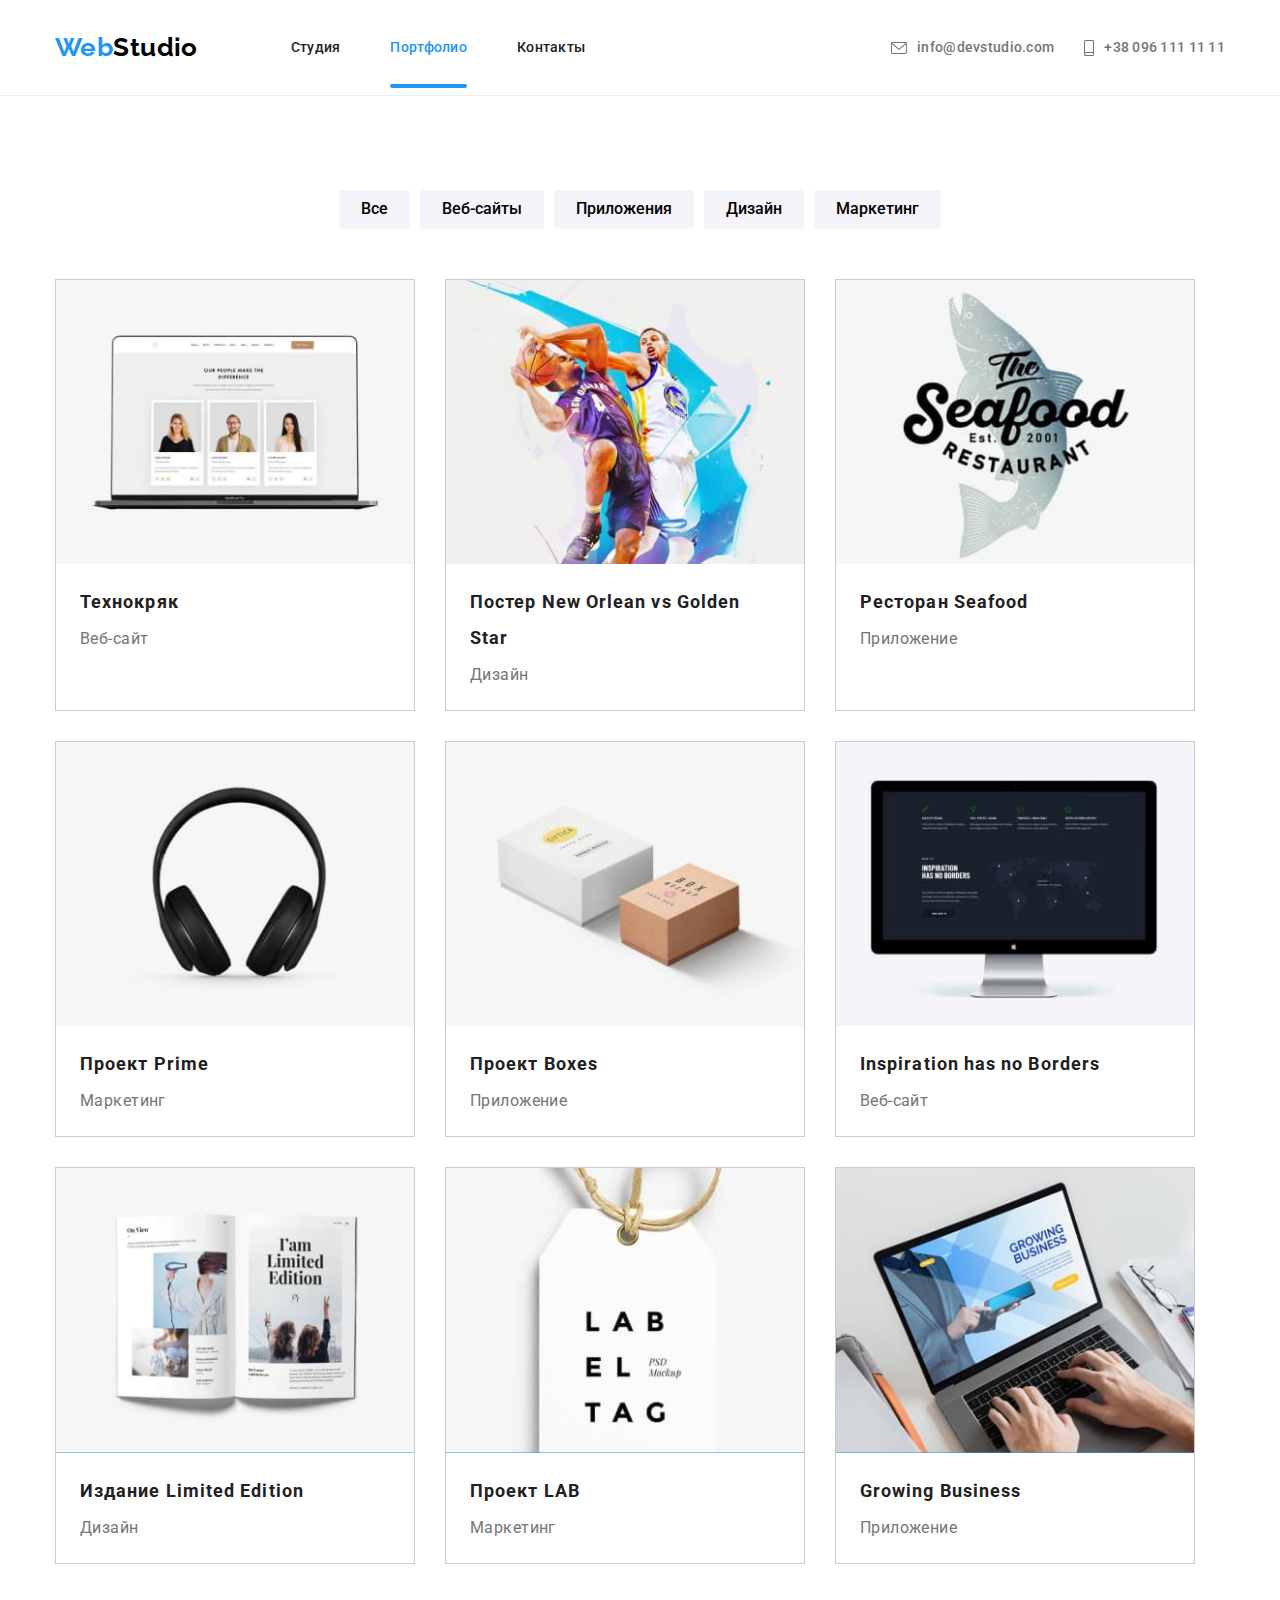
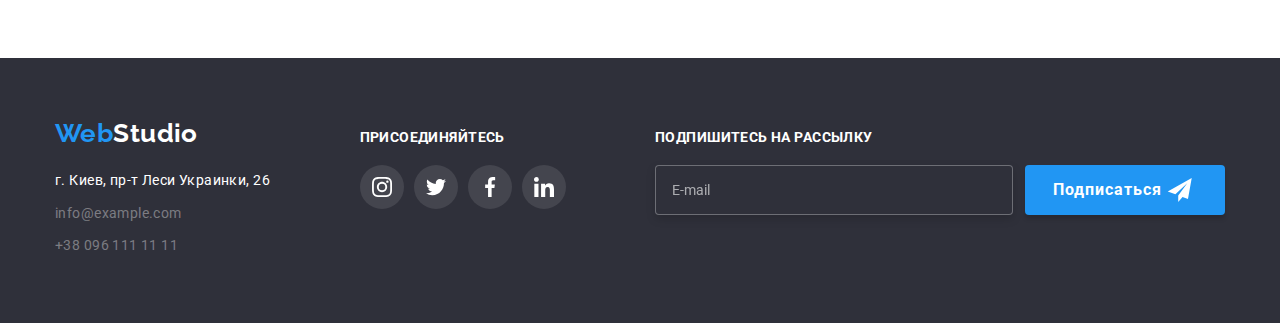
==== commit dbaf36a2: "." ====
--- a/portfolio.html
+++ b/portfolio.html
@@ -35,7 +35,7 @@
               >
             </li>
             <li class="site-nav__item">
-              <a href="./portfolio.html" class="site-nav__link_current">Портфолио</a>
+              <a href="./portfolio.html" class="site-nav__link site-nav__link_current">Портфолио</a>
             </li>
             <li class="site-nav__item">
               <a href="" class="site-nav__link">Контакты</a>
--- a/css/main.min.css
+++ b/css/main.min.css
@@ -1 +1 @@
-body{color:var(--primary-text-color);background-color:var(--background-color);font-family:"Roboto",sans-serif;font-size:14px;letter-spacing:.03em}*,*::before,*::after{box-sizing:border-box}h1,h2,h3,h4,h5,h6,p{margin-top:0;margin-bottom:0}ul,ol{margin-top:0;margin-bottom:0;padding-left:0}img{display:block;max-width:100%;height:auto;width:100%}a{font-style:normal;text-decoration:none}li{list-style-type:none}p{color:var(--text-color)}:root{--primary-text-color: #212121;--background-color: #ffffff;--accent-color: #2196f3;--sections-color: #2f303a;--text-color: #757575;--contacts-link: #ffffff60;--icon-color: #afb1b8;--transition-duration: 250ms;--transition-timing-function: cubic-bezier(0.4, 0, 0.2, 1)}.container{width:100%;padding-left:15px;padding-right:15px}@media screen and (min-width: 480px){.container{width:480px;margin-left:auto;margin-right:auto}}@media screen and (min-width: 768px){.container{width:768px}}@media screen and (min-width: 1200px){.container{width:1200px;margin-left:auto;margin-right:auto;padding-left:15px;padding-right:15px}}.mobile-menu__container{position:relative;padding-left:25px;padding-top:48px;padding-bottom:48px}.section{padding-top:94px;padding-bottom:94px}.advantages__title_visually-hidden,.section__title_visually-hidden{position:absolute;width:1px;height:1px;margin:-1px;border:0;padding:0;white-space:nowrap;clip-path:inset(100%);clip:rect(0 0 0 0);overflow:hidden}.visually-hidden{position:absolute;width:1px;height:1px;margin:-1px;border:0;padding:0;white-space:nowrap;clip-path:inset(100%);clip:rect(0 0 0 0);overflow:hidden}@media screen and (max-width: 1200px){.about{display:none}}.about{padding-top:0}.about__title{margin-bottom:50px;font-size:36px;line-height:1.16;text-align:center;color:var(--primary-text-color)}.about__thumb{position:relative}.about__text{position:absolute;bottom:0;width:100%;padding:27px 82px;font-weight:700;font-size:14px;line-height:16px;text-align:center;text-transform:uppercase;background-color:rgba(47,48,58,.8);color:var(--background-color)}.about__list{display:flex;justify-content:space-between}.advantages__list{margin-left:auto;margin-right:auto}.advantages__list_item{margin-left:auto;margin-right:auto}@media screen and (min-width: 1200px){.advantages__list{display:flex;gap:30px}.advantages__list .advantages__list_item{width:270px}}@media screen and (min-width: 768px){.advantages__list{display:flex;flex-wrap:wrap;gap:30px}.advantages__list_item{width:calc((100% - 60px)/2)}}.advantages__icon{margin-bottom:30px;display:flex;justify-content:center;align-items:center;height:120px;background-color:#f5f4fa}.advantages__title{margin-bottom:10px;font-weight:700;font-size:14px;line-height:1.14;text-transform:uppercase;color:var(--primary-text-color)}@media screen and (max-width: 767px){.advantages__title{text-align:center}}.advantages__description{margin-bottom:0;font-weight:400;font-size:14px;line-height:24px;color:var(--text-color)}.clients-title{margin-bottom:50px;font-size:36px;line-height:1.16;text-align:center;color:var(--primary-text-color)}.clients-list{display:flex;gap:30px}@media screen and (max-width: 1199px){.clients-list{flex-wrap:wrap}}@media screen and (max-width: 767px){.clients-item{width:calc((100% - 30px)/2)}}@media screen and (min-width: 768px){.clients-item{width:calc((100% - 90px)/3)}}.clients-link{transition-property:fill,border;transition-duration:var(--transition-duration);transition-timing-function:var(--transition-timing-function);height:92px;display:flex;justify-content:center;align-items:center;border:1px solid var(--icon-color);border-radius:4px;fill:var(--icon-color)}.clients-link:hover,.clients-link:focus{fill:var(--accent-color);border:1px solid var(--accent-color)}.footer{padding:60px 0;background-color:var(--sections-color)}@media screen and (min-width: 1200px){.footer{height:265px}}.footer .logo{margin-right:0;padding:0;display:inline-block;margin-bottom:20px}.footer .studio{margin-bottom:20px}.footer .studio,.address .address-link{color:var(--background-color)}.footer .address-link{display:inline-block;font-style:normal;font-weight:400;line-height:1.7}.footer .contacts-link{transition-property:color;transition-duration:var(--transition-duration);transition-timing-function:var(--transition-timing-function);display:inline-block;font-style:normal;font-weight:400;line-height:1.7;color:var(--contacts-link)}.footer .contacts-link:hover,.footer .contacts-link:focus{color:var(--accent-color)}.footer .container{align-items:baseline;justify-content:space-between}@media screen and (min-width: 768px){.footer .container{display:flex;flex-wrap:wrap;justify-content:space-around}}@media screen and (min-width: 1200px){.footer .container{display:flex;flex-wrap:wrap;justify-content:space-between}}.footer-social-title{text-align:center;margin-top:0;margin-bottom:20px;font-size:14px;line-height:1,1;text-transform:uppercase;color:var(--background-color)}@media screen and (min-width: 1200px){.footer-social-title{text-align:left}}.footer-social-list{text-align:center;display:flex;justify-content:center;align-items:center;margin-bottom:60px}.footer-social-item{width:44px;height:44px}.footer-social-item:not(:last-child){margin-right:10px}.footer-social-link{width:100%;height:100%;display:flex;justify-content:center;align-items:center;gap:10px;border-radius:50%;transition-property:background-color;transition-duration:var(--transition-duration);transition-timing-function:var(--transition-timing-function);fill:var(--background-color);background:rgba(255,255,255,.1)}.footer-social-link:hover,.footer-social-link:focus{background:var(--accent-color)}.footer-form-text{text-align:center;font-weight:700;font-size:14px;line-height:16px;letter-spacing:.03em;text-transform:uppercase;color:var(--background-color);margin-bottom:20px}@media screen and (min-width: 1200px){.footer-form-text{text-align:left}}@media screen and (min-width: 768px){.footer-form{text-align:center}}@media screen and (min-width: 1200px){.footer-form{display:flex}}.footer-form-input{width:100%;margin-left:auto;margin-right:auto;padding:15px 16px 15px 16px;height:50px;border:1px solid rgba(255,255,255,.3);filter:drop-shadow(0px 4px 4px rgba(0, 0, 0, 0.15));border-radius:4px;background-color:var(--sections-color);color:var(--background-color)}@media screen and (min-width: 768px){.footer-form-input{width:450px}}@media screen and (min-width: 1200px){.footer-form-input{width:358px}}.footer-form-input::placeholder{color:rgba(255,255,255,.6)}.footer-form-input::placeholder{border-color:rgba(255,255,255,.3)}.footer-form-input:focus{outline:none}.footer-button{margin-top:20px;margin-left:auto;margin-right:auto;cursor:pointer;width:200px;height:50px;font-weight:700;font-size:16px;line-height:30px;letter-spacing:.06em;color:var(--background-color);background:var(--accent-color);box-shadow:0px 4px 4px rgba(0,0,0,.15);border-radius:4px;border:none;transition-property:background-color,box-shadow;transition-duration:var(--transition-duration);transition-timing-function:var(--transition-timing-function);padding:10px 28px;display:flex;align-items:center}@media screen and (min-width: 1200px){.footer-button{margin-top:0;margin-left:12px}}.footer-button:hover,.footer-button:focus{background-color:#188ce8}.address{padding:0}.address .item:not(:last-child){margin-bottom:9px}.icon-send{fill:var(--background-color)}@media screen and (max-width: 1199px){.footer-address{text-align:center;margin-bottom:60px}}@media screen and (max-width: 767px){.site-nav{display:none}.contacts-list{display:none}}@media screen and (min-width: 768px){.site-nav{display:flex;align-items:center}}.page-header{display:flex;align-items:center;justify-content:space-between;padding-top:16px;padding-bottom:16px}.mobile-menu-open{border:none;background-color:rgba(0,0,0,0);padding:0;height:40px}@media screen and (min-width: 768px){.mobile-menu-open{display:none}}@media screen and (min-width: 768px){.header{padding-top:16px;padding-bottom:16px}}.header{background-color:var(--background-color);border-bottom:1px solid #ececec}.header .header_nav_logo{color:#000}.header .contacts-list__link{font-weight:500;line-height:1.14;letter-spacing:.02em;transition-property:color;transition-duration:var(--transition-duration);transition-timing-function:var(--transition-timing-function);color:var(--text-color);margin-left:0}@media screen and (min-width: 768px){.contacts-list__link{display:flex;align-items:center}}.logo{display:inline-block;margin-right:93px;font-family:"Raleway";font-weight:700;font-size:26px;line-height:1.2}.accent{color:var(--accent-color)}.page-header{display:flex}.site-nav__link{color:var(--primary-text-color);position:relative}.site-nav__link{font-weight:500;line-height:1.14;letter-spacing:.02em;transition-property:color;transition-duration:var(--transition-duration);transition-timing-function:var(--transition-timing-function)}.site-nav__link_current.site-nav__link::after{content:"";position:absolute;display:block;margin-top:28px;width:100%;height:4px;background-color:var(--accent-color);border-radius:2px}.contacts-list,.site-nav__link{color:var(--text-color)}.site-nav__link{color:var(--primary-text-color)}.site-nav__link:hover,.site-nav__link:focus{color:var(--accent-color)}.site-nav .site-nav__item{margin-right:50px}.site-nav .site-nav__item:last-child{margin-right:0}.site-nav .site-nav__link_current{color:var(--accent-color)}@media screen and (min-width: 1200px){.contacts-list{display:flex;margin-left:auto;align-items:center}}.contacts-list__link:hover,.contacts-list__link:focus{color:var(--accent-color)}.contact-icon{margin-right:10px;fill:var(--text-color)}.contacts-list__link:hover .contact-icon,.contacts-list__link:focus .contact-icon{fill:var(--accent-color)}@media screen and (max-width: 1199px){.contacts-list .contacts-list__item+.contacts-list__item{margin-top:10px}}@media screen and (min-width: 1200px){.contacts-list .contacts-list__item+.contacts-list__item{margin-left:30px}.site-nav{display:flex}.header-nav{display:flex;align-items:center}.contacts-list{display:flex;margin-left:auto;align-items:center}}@media screen and (min-width: 768px){.header-nav{display:flex;align-items:center;justify-content:center}.contacts-list__link-icon{margin-left:10px}.contact-icon{margin-right:10px;fill:var(--text-color)}.contacts-list__link:hover .contact-icon,.contacts-list__link:focus .contact-icon{fill:var(--accent-color)}.contacts-list{align-items:center;margin-left:auto}}.buttons{display:flex;justify-content:center;margin-bottom:50px}.buttons .list-item:nth-child(-n+5){margin-right:10px}.buttons .list-item:last-child{margin-right:0}@media screen and (max-width: 767px){.buttons{gap:8px;justify-content:flex-start;flex-wrap:wrap}}.buttons .button{padding:6px 22px;font-family:inherit;font-weight:500;font-size:16px;line-height:1.65;text-align:center;background:#f5f4fa;border-radius:4px;border:rgba(0,0,0,0)}.buttons .button:hover,.buttons .button:focus{box-shadow:0px 3px 1px rgba(0,0,0,.1),0px 1px 2px rgba(0,0,0,.08),0px 2px 2px rgba(0,0,0,.12);border-radius:4px}.hero{padding:120px 0;text-align:center;background:var(--sections-color)}@media screen and (min-width: 1200px){.hero{padding:200px;max-width:1600px;margin-left:auto}}.hero-overlay{margin-left:auto;margin-right:auto;background-color:#c4c4c4;background-image:linear-gradient(to right, rgba(47, 48, 58, 0.4), rgba(47, 48, 58, 0.4)),url(../../images/mobile/hero/hero-480/hero-480.jpg);background-position:center;background-repeat:no-repeat;background-size:cover}@media screen and (min-width: 768px){.hero-overlay{background-image:linear-gradient(to right, rgba(47, 48, 58, 0.4), rgba(47, 48, 58, 0.4)),url(../../images/tablet/hero/hero-768.jpg)}}@media screen and (min-width: 1200px){.hero-overlay{background-image:linear-gradient(to right, rgba(47, 48, 58, 0.4), rgba(47, 48, 58, 0.4)),url(../../images/desktop/hero/hero-1600.jpg)}}.hero__title{font-weight:900;font-size:26px;line-height:42px;text-align:center;letter-spacing:.06em;text-transform:uppercase;color:var(--background-color);margin-bottom:30px}@media screen and (min-width: 768px){.hero__title{margin-left:auto;margin-right:auto;width:360px;font-size:26px;font-weight:900;line-height:1.6153846154;text-align:center;letter-spacing:.06em;text-transform:uppercase;color:var(--background-color)}}@media screen and (min-width: 1200px){.hero__title{width:696px;font-size:44px;font-weight:900;line-height:1.3636363636;text-align:center;letter-spacing:.06em;text-transform:uppercase}}.hero .hero__button{cursor:pointer;transition-property:background-color;transition-duration:var(--transition-duration);transition-timing-function:var(--transition-timing-function);border:none;padding:10px 32px;color:var(--background-color);background-color:var(--accent-color);box-shadow:0px 4px 4px rgba(0,0,0,.15);border-radius:4px;font-weight:700;font-size:16px;line-height:1.85}.hero .hero__button:hover,.hero .hero__button:focus{background-color:#188ce8}.buttons__button{padding:6px 22px;font-family:inherit;font-weight:500;font-size:16px;line-height:1.65;text-align:center;background:#f5f4fa;border-radius:4px;border:rgba(0,0,0,0);cursor:pointer;transition-property:box-shadow,color,background-color;transition-duration:var(--transition-duration);transition-timing-function:var(--transition-timing-function)}.buttons__button:hover,.buttons__button:focus{color:var(--background-color);background-color:var(--accent-color)}.backdrop{position:fixed;top:0;left:0;width:100%;height:100%;z-index:2;transition:opacity var(--transition-duration) var(--transition-timing-function),visibility var(--transition-duration) var(--transition-timing-function);background-color:rgba(0,0,0,.2)}.modal{padding:40px;position:absolute;top:50%;left:50%;transform:translate(-50%, -50%) scale(1);background:var(--background-color);transition:transform var(--transition-duration) var(--transition-timing-function)}@media screen and (max-width: 366px){.modal{max-width:450px;width:calc(100% - 30px)}}@media screen and (min-width: 367px)and (max-width: 767px){.modal{max-width:450px;width:calc(100% - 30px)}}@media screen and (min-width: 768px){.modal{width:calc(100% - 159px);max-width:450px}}@media screen and (min-width: 1200px){.modal{max-width:528px;height:580px}}.backdrop.is-hidden{opacity:0;visibility:hidden;pointer-events:none}.backdrop.is-hidden .modal{transform:translate(-50%, -50%) scale(0.9)}.modal-close-btn{position:absolute;display:flex;top:8px;right:8px;justify-content:center;align-items:center;width:30px;height:30px;border-radius:50%;background-color:rgba(0,0,0,0);padding:0 0;border:1px solid rgba(0,0,0,.1);cursor:pointer}.form-appeal{margin-bottom:12px;font-weight:700;font-size:20px;color:var(--primary-text-color)}.modal-form{display:flex;flex-direction:column}.modal-form-input{border:1px solid rgba(33,33,33,.2);border-radius:4px;cursor:pointer;width:100%;height:40px;padding-left:42px;transition:border var(--transition-duration) var(--transition-timing-function)}.modal-form-input:focus{outline:none;border-color:var(--accent-color)}.modal-form-input:focus+.modal-form-input-icon{fill:var(--accent-color)}.modal-form-input-desc{display:block;font-weight:400;font-size:12px;line-height:14px;margin-bottom:4px;color:var(--text-color)}.modal-form-field{margin-bottom:10px}.modal-form-field.textarea{margin-bottom:20px}.modal-form-message{width:100%;height:128px;resize:none;border-color:rgba(33,33,33,.2);border-radius:4px;border:1px solid rgba(33,33,33,.2);border-radius:4px}.modal-form-message::placeholder{font-size:12px;line-height:14px;letter-spacing:.01em;color:rgba(117,117,117,.5)}.modal-form-input-wrapper{display:block;position:relative}.modal-form-input-icon{display:block;position:absolute;top:50%;left:12px;transform:translate(0, -50%);width:18px;height:18px;transition:fill var(--transition-duration) var(--transition-timing-function)}.modal-form-message{display:block;resize:none;width:100%;height:120px;outline:none;padding:12px 16px}.modal-form-message:focus{border-color:var(--accent-color);transition:var(--transition-duration) var(--transition-timing-function)}.user-policy-link{color:var(--accent-color);border-bottom:1px solid currentColor;line-height:.85}.modal-form-check-desc{display:flex;align-items:center;justify-content:center;margin-bottom:30px;font-weight:400;font-size:12px;line-height:14px;color:var(--text-color)}@media screen and (min-width: 1200px){.modal-form-check-desc{font-size:14px;line-height:1.7}}@media screen and (min-width: 768px){.modal-form-check-desc{flex-wrap:wrap;letter-spacing:.03em}}@media screen and (min-width: 367px)and (max-width: 767px){.modal-form-check-desc{flex-wrap:wrap;letter-spacing:.03em}}@media screen and (max-width: 366px){.modal-form-check-desc{font-size:9px;font-weight:400;line-height:1.5555555556;flex-wrap:wrap}}.modal-form-check-desc::before{display:block;content:"";margin-right:7px;width:16px;height:15px;border:1px solid var(--primary-text-color);border-radius:2px}.modal-form-check:checked+.modal-form-check-desc::before{background-image:url(../images/icon\ check.svg);background-position:center;background-repeat:no-repeat;border:rgba(0,0,0,0)}.modal-form-submit{align-self:center;width:200px;height:50px;cursor:pointer;transition-property:box-shadow,color,background-color;transition-duration:var(--transition-duration);transition-timing-function:var(--transition-timing-function);border:none;padding:10px 32px;color:var(--background-color);background-color:var(--accent-color);box-shadow:0px 4px 4px rgba(0,0,0,.15);border-radius:4px;font-weight:700;font-size:16px;line-height:1.85;letter-spacing:.06em}.modal-form-submit:hover,.modal-form-submit:focus{background-color:#188ce8}@media screen and (min-width: 1200px){.projects-list{gap:30px}}@media screen and (min-width: 768px){.projects-list{display:flex;flex-wrap:wrap;gap:30px}}.projects-description{padding-left:24px;padding-right:24px;padding-bottom:20px;font-size:16px;line-height:1.87}.projects-item{display:block;border:1px solid #ccc;cursor:pointer}@media screen and (max-width: 767px){.projects-item:not(:last-child){margin-bottom:30px}}@media screen and (min-width: 768px){.projects-item{width:calc((100% - 60px)/2)}}@media screen and (min-width: 1200px){.projects-item{width:calc((100% - 90px)/3)}}.projects-link{display:block;transition-property:box-shadow;transition-duration:var(--transition-duration);transition-timing-function:var(--transition-timing-function)}.projects-link:hover,.projects-link:focus{box-shadow:0px 1px 1px rgba(0,0,0,.12),0px 4px 4px rgba(0,0,0,.06),1px 4px 6px rgba(0,0,0,.16)}.projects-card-wrapper{position:relative;overflow:hidden}.card-overlay{position:absolute;left:0;top:0;transform:translate(0, 100%);transition:transform var(--transition-duration) var(--transition-timing-function);width:100%;height:100%;padding:63px 24px;font-size:18px;font-weight:400;line-height:28px;text-align:left;color:var(--background-color);background-color:rgba(33,150,243,.9)}.projects-link:hover .card-overlay,.projects-link:focus .card-overlay{transform:translate(0, 0)}.projects-title{color:var(--primary-text-color);margin-bottom:4px;padding-top:20px;padding-left:24px;padding-right:24px;font-weight:700;font-size:18px;line-height:2;letter-spacing:.06em}.team__title{margin-bottom:50px;font-size:36px;line-height:1.116;text-align:center;color:var(--primary-text-color)}.team__member-title{padding-top:30px;margin-bottom:10px;font-weight:500;font-size:16px;line-height:1.18;text-align:center}.team__descprition{margin-bottom:16px;font-size:16px;line-height:1.18;text-align:center}@media screen and (min-width: 1200px){.team__list{display:flex}}.social-list{display:flex;justify-content:center;gap:10px;padding-bottom:30px}.social-list-link{transition-property:fill,background-color;transition-duration:var(--transition-duration);transition-timing-function:var(--transition-timing-function);display:flex;justify-content:center;align-items:center;width:44px;height:44px;border-radius:50%;background-color:var(--background-color)}.social-list-link:hover,.social-list-link:focus{background-color:var(--accent-color)}.social-list-icon{fill:var(--icon-color)}.social-list-link:hover .social-list-icon,.social-list-link:focus .social-list-icon{fill:var(--background-color)}.team{background-color:#f5f4fa}.team__list>.team__list-item{background-color:var(--background-color);box-shadow:0px 1px 3px rgba(0,0,0,.12),0px 1px 1px rgba(0,0,0,.14),0px 2px 1px rgba(0,0,0,.2);border-radius:0px 0px 4px 4px}.list-item-icon{display:flex;align-content:center}@media screen and (min-width: 1200px){.team__list-item:nth-child(-n+4){margin-right:30px}.team__list-item:last-child{margin-right:0}}.mobile-menu{position:fixed;width:100%;height:100%;top:0;left:0;z-index:2;background-color:var(--background-color);opacity:0;visibility:hidden;pointer-events:none;transition:opacity 250ms linear,visibility 250ms linear}.mobile-menu.is-open{opacity:1;visibility:visible;pointer-events:auto}.mobile-menu-open{cursor:pointer;transition-property:fill;transition-duration:var(--transition-duration);transition-timing-function:var(--transition-timing-function)}.mobile-menu-open:hover,.mobile-menu-open:focus{fill:var(--accent-color)}.mobile-menu__close-btn{margin-top:10px;position:absolute;top:10px;right:15px;background-color:rgba(0,0,0,0);border:none;padding:0%;line-height:0;cursor:pointer;transition-property:fill;transition-duration:var(--transition-duration);transition-timing-function:var(--transition-timing-function)}.mobile-menu__close-btn:hover,.mobile-menu__close-btn:focus{fill:var(--accent-color)}.mobile-menu-nav__item{font-weight:500;font-size:40px;line-height:47px;letter-spacing:.02em;color:#212121;cursor:pointer}.mobile-menu-nav__item:hover,.mobile-menu-nav__item:focus{color:var(--accent-color)}.mobile-menu-nav__item:not(:last-child){margin-bottom:32px}.mobile-menu-nav__item:last-child{margin-bottom:302px}.mobile-menu-nav__item{transition-property:color;transition-duration:var(--transition-duration);transition-timing-function:var(--transition-timing-function)}.mobile-menu-nav__link-current{color:var(--accent-color)}.mobile-menu-contacts__link{transition-property:color;transition-duration:var(--transition-duration);transition-timing-function:var(--transition-timing-function);color:var(--text-color)}.mobile-menu-contacts__link:hover,.mobile-menu-contacts__link:focus{color:var(--accent-color)}.mobile-menu-contacts__item:first-child{color:var(--accent-color)}.mobile-menu-contacts__item:hover,.mobile-menu-contacts__item:focus{color:var(--accent-color)}.mobile-menu-contacts__item:not(:last-child){font-weight:500;font-size:34px;line-height:40px;letter-spacing:.02em;color:#2196f3;margin-bottom:32px}.mobile-menu-contacts__item:last-child{font-weight:500;font-size:24px;line-height:28px;letter-spacing:.02em;color:#757575;margin-bottom:64px}.mobile-menu-socials__item{font-weight:500;font-size:18px;line-height:22px;letter-spacing:.02em;color:var(--accent-color)}.mobile-menu-socials__item:not(:first-child)::before{content:"";border:1px solid rgba(33,33,33,.2);transform:rotate(90deg);width:22px;height:0;margin-left:10px;margin-right:10px}.mobile-menu-socials__item .mobile-menu-socials__item:not(:last-child){margin-right:20px}.mobile-menu-socials{display:flex}.mobile-menu-socials__link{color:inherit}.mobile-menu-contacts:first-child{color:var(--accent-color)}.mobile-menu-contacts__link-blue{color:var(--accent-color)}/*# sourceMappingURL=main.min.css.map */+body{color:var(--primary-text-color);background-color:var(--background-color);font-family:"Roboto",sans-serif;font-size:14px;letter-spacing:.03em}*,*::before,*::after{box-sizing:border-box}h1,h2,h3,h4,h5,h6,p{margin-top:0;margin-bottom:0}ul,ol{margin-top:0;margin-bottom:0;padding-left:0}img{display:block;max-width:100%;height:auto;width:100%}a{font-style:normal;text-decoration:none}li{list-style-type:none}p{color:var(--text-color)}:root{--primary-text-color: #212121;--background-color: #ffffff;--accent-color: #2196f3;--sections-color: #2f303a;--text-color: #757575;--contacts-link: #ffffff60;--icon-color: #afb1b8;--transition-duration: 250ms;--transition-timing-function: cubic-bezier(0.4, 0, 0.2, 1)}.container{width:100%;padding-left:15px;padding-right:15px}@media screen and (min-width: 480px){.container{width:480px;margin-left:auto;margin-right:auto}}@media screen and (min-width: 768px){.container{width:768px}}@media screen and (min-width: 1200px){.container{width:1200px;margin-left:auto;margin-right:auto;padding-left:15px;padding-right:15px}}.mobile-menu__container{position:relative;padding-left:25px;padding-top:48px;padding-bottom:48px}.section{padding-top:94px;padding-bottom:94px}.advantages__title_visually-hidden,.section__title_visually-hidden{position:absolute;width:1px;height:1px;margin:-1px;border:0;padding:0;white-space:nowrap;clip-path:inset(100%);clip:rect(0 0 0 0);overflow:hidden}.visually-hidden{position:absolute;width:1px;height:1px;margin:-1px;border:0;padding:0;white-space:nowrap;clip-path:inset(100%);clip:rect(0 0 0 0);overflow:hidden}@media screen and (max-width: 1200px){.about{display:none}}.about{padding-top:0}.about__title{margin-bottom:50px;font-size:36px;line-height:1.16;text-align:center;color:var(--primary-text-color)}.about__thumb{position:relative}.about__text{position:absolute;bottom:0;width:100%;padding:27px 82px;font-weight:700;font-size:14px;line-height:16px;text-align:center;text-transform:uppercase;background-color:rgba(47,48,58,.8);color:var(--background-color)}.about__list{display:flex;justify-content:space-between}.advantages__list{margin-left:auto;margin-right:auto}.advantages__list_item{margin-left:auto;margin-right:auto}@media screen and (min-width: 1200px){.advantages__list{display:flex;gap:30px}.advantages__list .advantages__list_item{width:270px}}@media screen and (min-width: 768px){.advantages__list{display:flex;flex-wrap:wrap;gap:30px}.advantages__list_item{width:calc((100% - 60px)/2)}}.advantages__icon{margin-bottom:30px;display:flex;justify-content:center;align-items:center;height:120px;background-color:#f5f4fa}.advantages__title{margin-bottom:10px;font-weight:700;font-size:14px;line-height:1.14;text-transform:uppercase;color:var(--primary-text-color)}@media screen and (max-width: 767px){.advantages__title{text-align:center}}.advantages__description{margin-bottom:0;font-weight:400;font-size:14px;line-height:24px;color:var(--text-color)}.clients-title{margin-bottom:50px;font-size:36px;line-height:1.16;text-align:center;color:var(--primary-text-color)}.clients-list{display:flex;gap:30px}@media screen and (max-width: 1199px){.clients-list{flex-wrap:wrap}}@media screen and (max-width: 767px){.clients-item{width:calc((100% - 30px)/2)}}@media screen and (min-width: 768px){.clients-item{width:calc((100% - 90px)/3)}}.clients-link{transition-property:fill,border;transition-duration:var(--transition-duration);transition-timing-function:var(--transition-timing-function);height:92px;display:flex;justify-content:center;align-items:center;border:1px solid var(--icon-color);border-radius:4px;fill:var(--icon-color)}.clients-link:hover,.clients-link:focus{fill:var(--accent-color);border:1px solid var(--accent-color)}.footer{padding:60px 0;background-color:var(--sections-color)}@media screen and (min-width: 1200px){.footer{height:265px}}.footer .logo{margin-right:0;padding:0;display:inline-block;margin-bottom:20px}.footer .studio{margin-bottom:20px}.footer .studio,.address .address-link{color:var(--background-color)}.footer .address-link{display:inline-block;font-style:normal;font-weight:400;line-height:1.7}.footer .contacts-link{transition-property:color;transition-duration:var(--transition-duration);transition-timing-function:var(--transition-timing-function);display:inline-block;font-style:normal;font-weight:400;line-height:1.7;color:var(--contacts-link)}.footer .contacts-link:hover,.footer .contacts-link:focus{color:var(--accent-color)}.footer .container{align-items:baseline;justify-content:space-between}@media screen and (min-width: 768px){.footer .container{display:flex;flex-wrap:wrap;justify-content:space-around}}@media screen and (min-width: 1200px){.footer .container{display:flex;flex-wrap:wrap;justify-content:space-between}}.footer-social-title{text-align:center;margin-top:0;margin-bottom:20px;font-size:14px;line-height:1,1;text-transform:uppercase;color:var(--background-color)}@media screen and (min-width: 1200px){.footer-social-title{text-align:left}}.footer-social-list{text-align:center;display:flex;justify-content:center;align-items:center;margin-bottom:60px}.footer-social-item{width:44px;height:44px}.footer-social-item:not(:last-child){margin-right:10px}.footer-social-link{width:100%;height:100%;display:flex;justify-content:center;align-items:center;gap:10px;border-radius:50%;transition-property:background-color;transition-duration:var(--transition-duration);transition-timing-function:var(--transition-timing-function);fill:var(--background-color);background:rgba(255,255,255,.1)}.footer-social-link:hover,.footer-social-link:focus{background:var(--accent-color)}.footer-form-text{text-align:center;font-weight:700;font-size:14px;line-height:16px;letter-spacing:.03em;text-transform:uppercase;color:var(--background-color);margin-bottom:20px}@media screen and (min-width: 1200px){.footer-form-text{text-align:left}}@media screen and (min-width: 768px){.footer-form{text-align:center}}@media screen and (min-width: 1200px){.footer-form{display:flex}}.footer-form-input{width:100%;margin-left:auto;margin-right:auto;padding:15px 16px 15px 16px;height:50px;border:1px solid rgba(255,255,255,.3);filter:drop-shadow(0px 4px 4px rgba(0, 0, 0, 0.15));border-radius:4px;background-color:var(--sections-color);color:var(--background-color)}@media screen and (min-width: 768px){.footer-form-input{width:450px}}@media screen and (min-width: 1200px){.footer-form-input{width:358px}}.footer-form-input::placeholder{color:rgba(255,255,255,.6)}.footer-form-input::placeholder{border-color:rgba(255,255,255,.3)}.footer-form-input:focus{outline:none}.footer-button{margin-top:20px;margin-left:auto;margin-right:auto;cursor:pointer;width:200px;height:50px;font-weight:700;font-size:16px;line-height:30px;letter-spacing:.06em;color:var(--background-color);background:var(--accent-color);box-shadow:0px 4px 4px rgba(0,0,0,.15);border-radius:4px;border:none;transition-property:background-color,box-shadow;transition-duration:var(--transition-duration);transition-timing-function:var(--transition-timing-function);padding:10px 28px;display:flex;align-items:center}@media screen and (min-width: 1200px){.footer-button{margin-top:0;margin-left:12px}}.footer-button:hover,.footer-button:focus{background-color:#188ce8}.address{padding:0}.address .item:not(:last-child){margin-bottom:9px}.icon-send{fill:var(--background-color)}@media screen and (max-width: 1199px){.footer-address{text-align:center;margin-bottom:60px}}@media screen and (max-width: 767px){.site-nav{display:none}.contacts-list{display:none}}@media screen and (min-width: 768px){.site-nav{display:flex;align-items:center}}.page-header{display:flex;align-items:center;justify-content:space-between;padding-top:16px;padding-bottom:16px}.mobile-menu-open{border:none;background-color:rgba(0,0,0,0);padding:0;height:40px}@media screen and (min-width: 768px){.mobile-menu-open{display:none}}@media screen and (min-width: 768px){.header{padding-top:16px;padding-bottom:16px}}.header{background-color:var(--background-color);border-bottom:1px solid #ececec}.header .header_nav_logo{color:#000}.header .contacts-list__link{font-weight:500;line-height:1.14;letter-spacing:.02em;transition-property:color;transition-duration:var(--transition-duration);transition-timing-function:var(--transition-timing-function);color:var(--text-color);margin-left:0}@media screen and (min-width: 768px){.contacts-list__link{display:flex;align-items:center}}.logo{display:inline-block;margin-right:93px;font-family:"Raleway";font-weight:700;font-size:26px;line-height:1.2}.accent{color:var(--accent-color)}.page-header{display:flex}.site-nav__link{color:var(--primary-text-color);position:relative}.site-nav__link{font-weight:500;line-height:1.14;letter-spacing:.02em;transition-property:color;transition-duration:var(--transition-duration);transition-timing-function:var(--transition-timing-function)}.site-nav__link_current.site-nav__link::after{content:"";position:absolute;display:block;margin-top:28px;width:100%;height:4px;background-color:var(--accent-color);border-radius:2px}.contacts-list,.site-nav__link{color:var(--text-color)}.site-nav__link{color:var(--primary-text-color)}.site-nav__link:hover,.site-nav__link:focus{color:var(--accent-color)}.site-nav .site-nav__item{margin-right:50px}.site-nav .site-nav__item:last-child{margin-right:0}.site-nav .site-nav__link_current{color:var(--accent-color)}@media screen and (min-width: 1200px){.contacts-list{display:flex;margin-left:auto;align-items:center}}.contacts-list__link:hover,.contacts-list__link:focus{color:var(--accent-color)}.contact-icon{margin-right:10px;fill:var(--text-color)}.contacts-list__link:hover .contact-icon,.contacts-list__link:focus .contact-icon{fill:var(--accent-color)}@media screen and (max-width: 1199px){.contacts-list .contacts-list__item+.contacts-list__item{margin-top:10px}}@media screen and (min-width: 1200px){.contacts-list .contacts-list__item+.contacts-list__item{margin-left:30px}.site-nav{display:flex}.header-nav{display:flex;align-items:center}.contacts-list{display:flex;margin-left:auto;align-items:center}}@media screen and (min-width: 768px){.header-nav{display:flex;align-items:center;justify-content:center}.contacts-list__link-icon{margin-left:10px}.contact-icon{margin-right:10px;fill:var(--text-color)}.contacts-list__link:hover .contact-icon,.contacts-list__link:focus .contact-icon{fill:var(--accent-color)}.contacts-list{align-items:center;margin-left:auto}}.buttons{display:flex;justify-content:center;margin-bottom:50px}.buttons .list-item:nth-child(-n+5){margin-right:10px}.buttons .list-item:last-child{margin-right:0}@media screen and (max-width: 767px){.buttons{gap:8px;justify-content:flex-start;flex-wrap:wrap}}.buttons .button{padding:6px 22px;font-family:inherit;font-weight:500;font-size:16px;line-height:1.65;text-align:center;background:#f5f4fa;border-radius:4px;border:rgba(0,0,0,0)}.buttons .button:hover,.buttons .button:focus{box-shadow:0px 3px 1px rgba(0,0,0,.1),0px 1px 2px rgba(0,0,0,.08),0px 2px 2px rgba(0,0,0,.12);border-radius:4px}.hero{padding:120px 0;text-align:center;background:var(--sections-color)}@media screen and (min-width: 1200px){.hero{padding:200px;max-width:1600px;margin-left:auto}}.hero-overlay{margin-left:auto;margin-right:auto;background-color:#c4c4c4;background-image:linear-gradient(to right, rgba(47, 48, 58, 0.4), rgba(47, 48, 58, 0.4)),url(../../images/mobile/hero/hero-480/hero-480.jpg);background-position:center;background-repeat:no-repeat;background-size:cover}@media screen and (min-width: 768px){.hero-overlay{background-image:linear-gradient(to right, rgba(47, 48, 58, 0.4), rgba(47, 48, 58, 0.4)),url(../../images/tablet/hero/hero-768.jpg)}}@media screen and (min-width: 1200px){.hero-overlay{background-image:linear-gradient(to right, rgba(47, 48, 58, 0.4), rgba(47, 48, 58, 0.4)),url(../../images/desktop/hero/hero-1600.jpg)}}@media screen and (max-width: 767px)and (min-device-pixel-ratio: 2),screen and (max-width: 767px)and (-webkit-min-device-pixel-ratio: 2),screen and (max-width: 767px)and (min-resolution: 192dpi),screen and (max-width: 767px)and (min-resolution: 2dppx){.hero-overlay{background-image:linear-gradient(to right, rgba(47, 48, 58, 0.4), rgba(47, 48, 58, 0.4)),url(../../images/mobile/hero/hero-480/hero-480@2x.jpg)}}@media screen and (min-width: 768px)and (min-device-pixel-ratio: 2),screen and (min-width: 768px)and (-webkit-min-device-pixel-ratio: 2),screen and (min-width: 768px)and (min-resolution: 192dpi),screen and (min-width: 768px)and (min-resolution: 2dppx){.hero-overlay{background-image:linear-gradient(to right, rgba(47, 48, 58, 0.4), rgba(47, 48, 58, 0.4)),url(../../images/tablet/hero/hero-768@2x.jpg)}}@media screen and (min-width: 1200px)and (min-device-pixel-ratio: 2),screen and (min-width: 1200px)and (-webkit-min-device-pixel-ratio: 2),screen and (min-width: 1200px)and (min-resolution: 192dpi),screen and (min-width: 1200px)and (min-resolution: 2dppx){.hero-overlay{background-image:linear-gradient(to right, rgba(47, 48, 58, 0.4), rgba(47, 48, 58, 0.4)),url(../../images/desktop/hero/hero-1600@2x.jpg)}}.hero__title{font-weight:900;font-size:26px;line-height:42px;text-align:center;letter-spacing:.06em;text-transform:uppercase;color:var(--background-color);margin-bottom:30px}@media screen and (min-width: 768px){.hero__title{margin-left:auto;margin-right:auto;width:360px;font-size:26px;font-weight:900;line-height:1.6153846154;text-align:center;letter-spacing:.06em;text-transform:uppercase;color:var(--background-color)}}@media screen and (min-width: 1200px){.hero__title{width:696px;font-size:44px;font-weight:900;line-height:1.3636363636;text-align:center;letter-spacing:.06em;text-transform:uppercase}}.hero .hero__button{cursor:pointer;transition-property:background-color;transition-duration:var(--transition-duration);transition-timing-function:var(--transition-timing-function);border:none;padding:10px 32px;color:var(--background-color);background-color:var(--accent-color);box-shadow:0px 4px 4px rgba(0,0,0,.15);border-radius:4px;font-weight:700;font-size:16px;line-height:1.85}.hero .hero__button:hover,.hero .hero__button:focus{background-color:#188ce8}.buttons__button{padding:6px 22px;font-family:inherit;font-weight:500;font-size:16px;line-height:1.65;text-align:center;background:#f5f4fa;border-radius:4px;border:rgba(0,0,0,0);cursor:pointer;transition-property:box-shadow,color,background-color;transition-duration:var(--transition-duration);transition-timing-function:var(--transition-timing-function)}.buttons__button:hover,.buttons__button:focus{color:var(--background-color);background-color:var(--accent-color)}.backdrop{position:fixed;top:0;left:0;width:100%;height:100%;z-index:2;transition:opacity var(--transition-duration) var(--transition-timing-function),visibility var(--transition-duration) var(--transition-timing-function);background-color:rgba(0,0,0,.2)}.modal{padding:40px;position:absolute;top:50%;left:50%;transform:translate(-50%, -50%) scale(1);background:var(--background-color);transition:transform var(--transition-duration) var(--transition-timing-function)}@media screen and (max-width: 366px){.modal{max-width:450px;width:calc(100% - 30px)}}@media screen and (min-width: 367px)and (max-width: 767px){.modal{max-width:450px;width:calc(100% - 30px)}}@media screen and (min-width: 768px){.modal{width:calc(100% - 159px);max-width:450px}}@media screen and (min-width: 1200px){.modal{max-width:528px;height:580px}}.backdrop.is-hidden{opacity:0;visibility:hidden;pointer-events:none}.backdrop.is-hidden .modal{transform:translate(-50%, -50%) scale(0.9)}.modal-close-btn{position:absolute;display:flex;top:8px;right:8px;justify-content:center;align-items:center;width:30px;height:30px;border-radius:50%;background-color:rgba(0,0,0,0);padding:0 0;border:1px solid rgba(0,0,0,.1);cursor:pointer}.form-appeal{margin-bottom:12px;font-weight:700;font-size:20px;color:var(--primary-text-color)}.modal-form{display:flex;flex-direction:column}.modal-form-input{border:1px solid rgba(33,33,33,.2);border-radius:4px;cursor:pointer;width:100%;height:40px;padding-left:42px;transition:border var(--transition-duration) var(--transition-timing-function)}.modal-form-input:focus{outline:none;border-color:var(--accent-color)}.modal-form-input:focus+.modal-form-input-icon{fill:var(--accent-color)}.modal-form-input-desc{display:block;font-weight:400;font-size:12px;line-height:14px;margin-bottom:4px;color:var(--text-color)}.modal-form-field{margin-bottom:10px}.modal-form-field.textarea{margin-bottom:20px}.modal-form-message{width:100%;height:128px;resize:none;border-color:rgba(33,33,33,.2);border-radius:4px;border:1px solid rgba(33,33,33,.2);border-radius:4px}.modal-form-message::placeholder{font-size:12px;line-height:14px;letter-spacing:.01em;color:rgba(117,117,117,.5)}.modal-form-input-wrapper{display:block;position:relative}.modal-form-input-icon{display:block;position:absolute;top:50%;left:12px;transform:translate(0, -50%);width:18px;height:18px;transition:fill var(--transition-duration) var(--transition-timing-function)}.modal-form-message{display:block;resize:none;width:100%;height:120px;outline:none;padding:12px 16px}.modal-form-message:focus{border-color:var(--accent-color);transition:var(--transition-duration) var(--transition-timing-function)}.user-policy-link{color:var(--accent-color);border-bottom:1px solid currentColor;line-height:.85}.modal-form-check-desc{display:flex;align-items:center;justify-content:center;margin-bottom:30px;font-weight:400;font-size:12px;line-height:14px;color:var(--text-color)}@media screen and (min-width: 1200px){.modal-form-check-desc{font-size:14px;line-height:1.7}}@media screen and (min-width: 768px){.modal-form-check-desc{flex-wrap:wrap;letter-spacing:.03em}}@media screen and (min-width: 367px)and (max-width: 767px){.modal-form-check-desc{flex-wrap:wrap;letter-spacing:.03em}}@media screen and (max-width: 366px){.modal-form-check-desc{font-size:9px;font-weight:400;line-height:1.5555555556;flex-wrap:wrap}}.modal-form-check-desc::before{display:block;content:"";margin-right:7px;width:16px;height:15px;border:1px solid var(--primary-text-color);border-radius:2px}.modal-form-check:checked+.modal-form-check-desc::before{background-image:url(../images/icon\ check.svg);background-position:center;background-repeat:no-repeat;border:rgba(0,0,0,0)}.modal-form-submit{align-self:center;width:200px;height:50px;cursor:pointer;transition-property:box-shadow,color,background-color;transition-duration:var(--transition-duration);transition-timing-function:var(--transition-timing-function);border:none;padding:10px 32px;color:var(--background-color);background-color:var(--accent-color);box-shadow:0px 4px 4px rgba(0,0,0,.15);border-radius:4px;font-weight:700;font-size:16px;line-height:1.85;letter-spacing:.06em}.modal-form-submit:hover,.modal-form-submit:focus{background-color:#188ce8}@media screen and (min-width: 1200px){.projects-list{gap:30px}}@media screen and (min-width: 768px){.projects-list{display:flex;flex-wrap:wrap;gap:30px}}.projects-description{padding-left:24px;padding-right:24px;padding-bottom:20px;font-size:16px;line-height:1.87}.projects-item{display:block;border:1px solid #ccc;cursor:pointer}@media screen and (max-width: 767px){.projects-item:not(:last-child){margin-bottom:30px}}@media screen and (min-width: 768px){.projects-item{width:calc((100% - 60px)/2)}}@media screen and (min-width: 1200px){.projects-item{width:calc((100% - 90px)/3)}}.projects-link{display:block;transition-property:box-shadow;transition-duration:var(--transition-duration);transition-timing-function:var(--transition-timing-function)}.projects-link:hover,.projects-link:focus{box-shadow:0px 1px 1px rgba(0,0,0,.12),0px 4px 4px rgba(0,0,0,.06),1px 4px 6px rgba(0,0,0,.16)}.projects-card-wrapper{position:relative;overflow:hidden}.card-overlay{position:absolute;left:0;top:0;transform:translate(0, 100%);transition:transform var(--transition-duration) var(--transition-timing-function);width:100%;height:100%;padding:63px 24px;font-size:18px;font-weight:400;line-height:28px;text-align:left;color:var(--background-color);background-color:rgba(33,150,243,.9)}.projects-link:hover .card-overlay,.projects-link:focus .card-overlay{transform:translate(0, 0)}.projects-title{color:var(--primary-text-color);margin-bottom:4px;padding-top:20px;padding-left:24px;padding-right:24px;font-weight:700;font-size:18px;line-height:2;letter-spacing:.06em}.team__title{margin-bottom:50px;font-size:36px;line-height:1.116;text-align:center;color:var(--primary-text-color)}.team__member-title{padding-top:30px;margin-bottom:10px;font-weight:500;font-size:16px;line-height:1.18;text-align:center}.team__descprition{margin-bottom:16px;font-size:16px;line-height:1.18;text-align:center}@media screen and (min-width: 1200px){.team__list{display:flex}}.social-list{display:flex;justify-content:center;gap:10px;padding-bottom:30px}.social-list-link{transition-property:fill,background-color;transition-duration:var(--transition-duration);transition-timing-function:var(--transition-timing-function);display:flex;justify-content:center;align-items:center;width:44px;height:44px;border-radius:50%;background-color:var(--background-color)}.social-list-link:hover,.social-list-link:focus{background-color:var(--accent-color)}.social-list-icon{fill:var(--icon-color)}.social-list-link:hover .social-list-icon,.social-list-link:focus .social-list-icon{fill:var(--background-color)}.team{background-color:#f5f4fa}.team__list>.team__list-item{background-color:var(--background-color);box-shadow:0px 1px 3px rgba(0,0,0,.12),0px 1px 1px rgba(0,0,0,.14),0px 2px 1px rgba(0,0,0,.2);border-radius:0px 0px 4px 4px}.list-item-icon{display:flex;align-content:center}@media screen and (min-width: 1200px){.team__list-item:nth-child(-n+4){margin-right:30px}.team__list-item:last-child{margin-right:0}}.mobile-menu{position:fixed;width:100%;height:100%;top:0;left:0;z-index:2;background-color:var(--background-color);opacity:0;visibility:hidden;pointer-events:none;transition:opacity 250ms linear,visibility 250ms linear}.mobile-menu.is-open{opacity:1;visibility:visible;pointer-events:auto}.mobile-menu-open{cursor:pointer;transition-property:fill;transition-duration:var(--transition-duration);transition-timing-function:var(--transition-timing-function)}.mobile-menu-open:hover,.mobile-menu-open:focus{fill:var(--accent-color)}.mobile-menu__close-btn{margin-top:10px;position:absolute;top:10px;right:15px;background-color:rgba(0,0,0,0);border:none;padding:0%;line-height:0;cursor:pointer;transition-property:fill;transition-duration:var(--transition-duration);transition-timing-function:var(--transition-timing-function)}.mobile-menu__close-btn:hover,.mobile-menu__close-btn:focus{fill:var(--accent-color)}.mobile-menu-nav__item{font-weight:500;font-size:40px;line-height:47px;letter-spacing:.02em;color:#212121;cursor:pointer}.mobile-menu-nav__item:hover,.mobile-menu-nav__item:focus{color:var(--accent-color)}.mobile-menu-nav__item:not(:last-child){margin-bottom:32px}.mobile-menu-nav__item:last-child{margin-bottom:302px}.mobile-menu-nav__item{transition-property:color;transition-duration:var(--transition-duration);transition-timing-function:var(--transition-timing-function)}.mobile-menu-nav__link-current{color:var(--accent-color)}.mobile-menu-contacts__link{transition-property:color;transition-duration:var(--transition-duration);transition-timing-function:var(--transition-timing-function);color:var(--text-color)}.mobile-menu-contacts__link:hover,.mobile-menu-contacts__link:focus{color:var(--accent-color)}.mobile-menu-contacts__item:first-child{color:var(--accent-color)}.mobile-menu-contacts__item:hover,.mobile-menu-contacts__item:focus{color:var(--accent-color)}.mobile-menu-contacts__item:not(:last-child){font-weight:500;font-size:34px;line-height:40px;letter-spacing:.02em;color:#2196f3;margin-bottom:32px}.mobile-menu-contacts__item:last-child{font-weight:500;font-size:24px;line-height:28px;letter-spacing:.02em;color:#757575;margin-bottom:64px}.mobile-menu-socials__item{font-weight:500;font-size:18px;line-height:22px;letter-spacing:.02em;color:var(--accent-color)}.mobile-menu-socials__item:not(:first-child)::before{content:"";border:1px solid rgba(33,33,33,.2);transform:rotate(90deg);width:22px;height:0;margin-left:10px;margin-right:10px}.mobile-menu-socials__item .mobile-menu-socials__item:not(:last-child){margin-right:20px}.mobile-menu-socials{display:flex}.mobile-menu-socials__link{color:inherit}.mobile-menu-contacts:first-child{color:var(--accent-color)}.mobile-menu-contacts__link-blue{color:var(--accent-color)}/*# sourceMappingURL=main.min.css.map */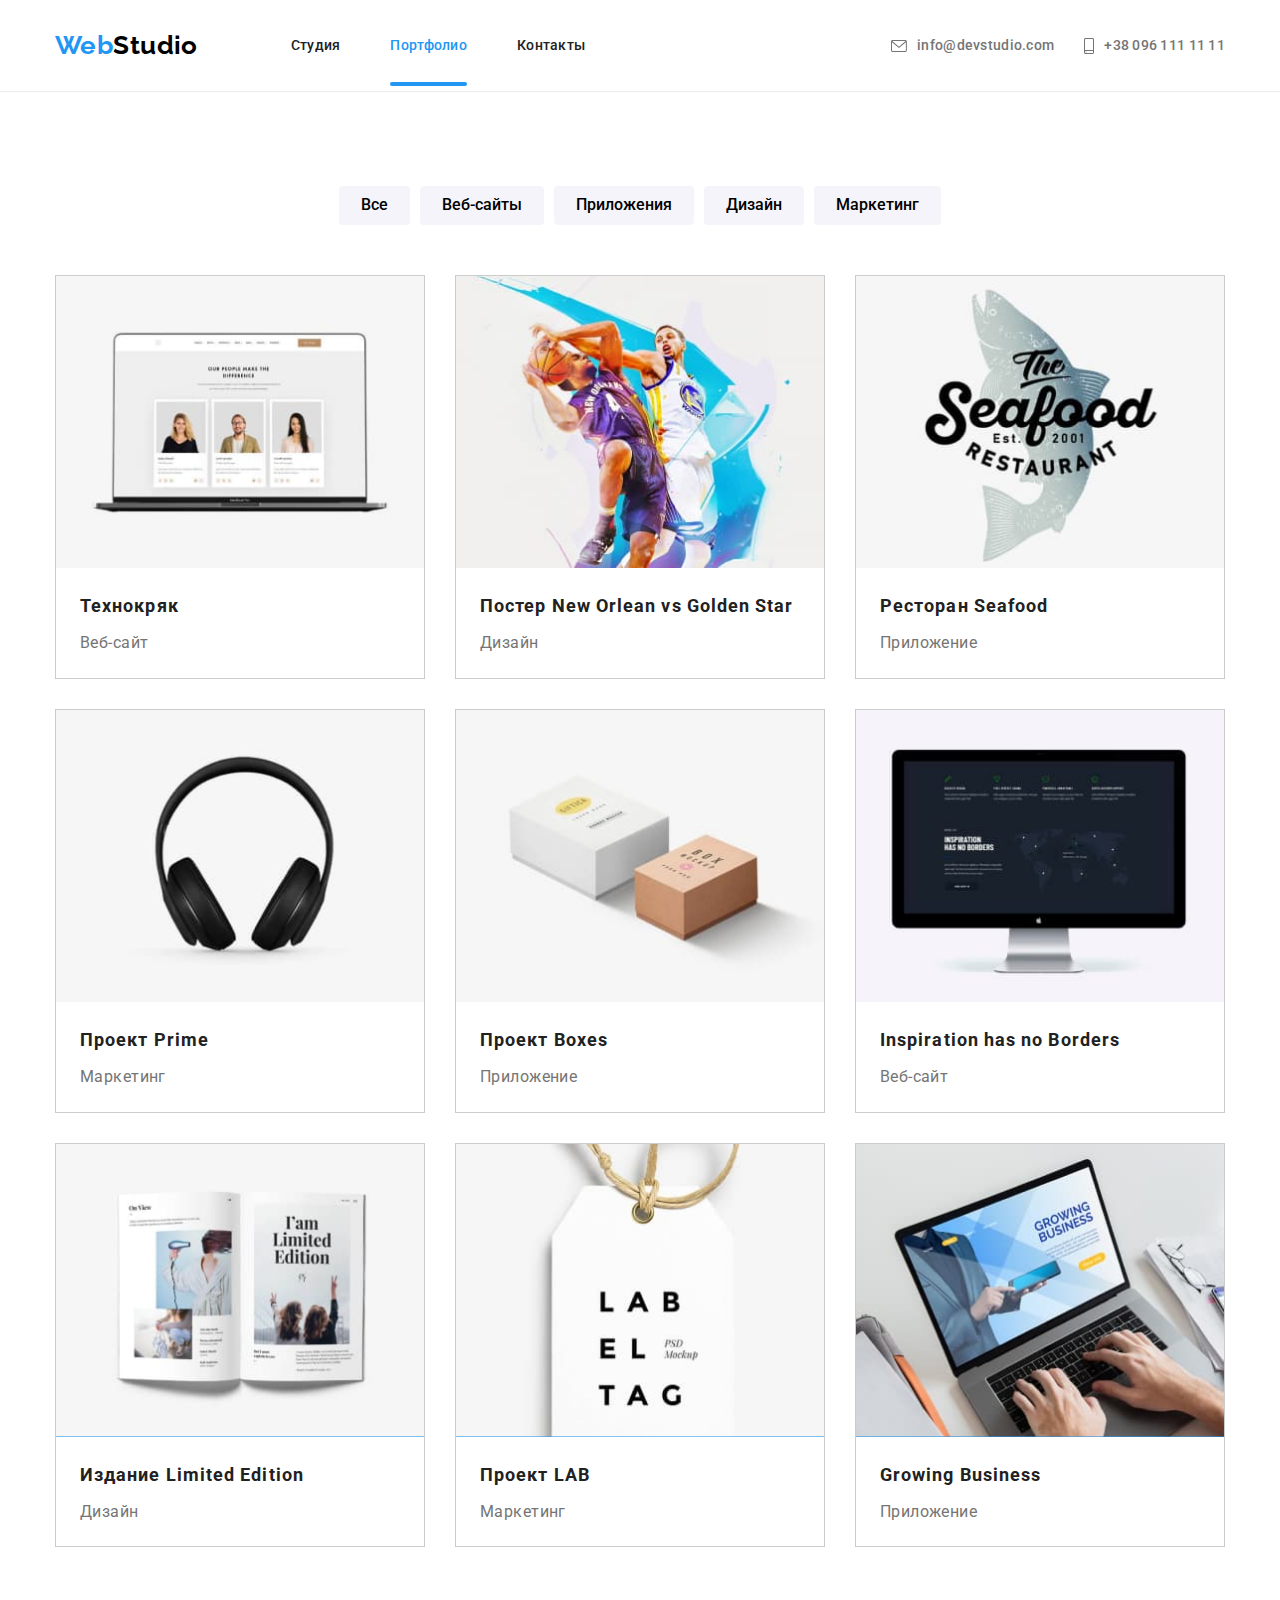
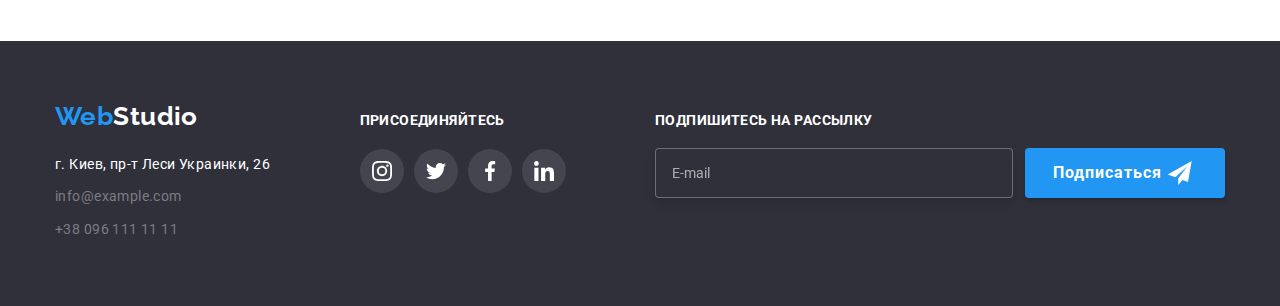
==== commit 268eab65: "changed css" ====
--- a/portfolio.html
+++ b/portfolio.html
@@ -83,15 +83,15 @@
 
           <ul class="mobile-menu-nav">
             <li class="mobile-menu-nav__item">
-              <a href="./index.html" class="mobile-menu-nav__link-current"></a
-              >Студия
+              <a href="./index.html" class="mobile-menu-nav__link">Студия</a
+              >
             </li>
             <li class="mobile-menu-nav__item">
-              <a href="./portfolio.html" class="mobile-menu-nav__link"></a
-              >Портфолио
+              <a href="./portfolio.html" class="mobile-menu-nav__link-current">Портфолио</a
+              >
             </li>
             <li class="mobile-menu-nav__item">
-              <a href="" class="mobile-menu-nav__link"></a>Контакты
+              <a href="" class="mobile-menu-nav__link">Контакты</a>
             </li>
           </ul>
 
--- a/css/main.min.css
+++ b/css/main.min.css
@@ -1 +1 @@
-body{color:var(--primary-text-color);background-color:var(--background-color);font-family:"Roboto",sans-serif;font-size:14px;letter-spacing:.03em}*,*::before,*::after{box-sizing:border-box}h1,h2,h3,h4,h5,h6,p{margin-top:0;margin-bottom:0}ul,ol{margin-top:0;margin-bottom:0;padding-left:0}img{display:block;max-width:100%;height:auto;width:100%}a{font-style:normal;text-decoration:none}li{list-style-type:none}p{color:var(--text-color)}:root{--primary-text-color: #212121;--background-color: #ffffff;--accent-color: #2196f3;--sections-color: #2f303a;--text-color: #757575;--contacts-link: #ffffff60;--icon-color: #afb1b8;--transition-duration: 250ms;--transition-timing-function: cubic-bezier(0.4, 0, 0.2, 1)}.container{width:100%;padding-left:15px;padding-right:15px}@media screen and (min-width: 480px){.container{width:480px;margin-left:auto;margin-right:auto}}@media screen and (min-width: 768px){.container{width:768px}}@media screen and (min-width: 1200px){.container{width:1200px;margin-left:auto;margin-right:auto;padding-left:15px;padding-right:15px}}.mobile-menu__container{position:relative;padding-left:25px;padding-top:48px;padding-bottom:48px}.section{padding-top:94px;padding-bottom:94px}.advantages__title_visually-hidden,.section__title_visually-hidden{position:absolute;width:1px;height:1px;margin:-1px;border:0;padding:0;white-space:nowrap;clip-path:inset(100%);clip:rect(0 0 0 0);overflow:hidden}.visually-hidden{position:absolute;width:1px;height:1px;margin:-1px;border:0;padding:0;white-space:nowrap;clip-path:inset(100%);clip:rect(0 0 0 0);overflow:hidden}@media screen and (max-width: 1200px){.about{display:none}}.about{padding-top:0}.about__title{margin-bottom:50px;font-size:36px;line-height:1.16;text-align:center;color:var(--primary-text-color)}.about__thumb{position:relative}.about__text{position:absolute;bottom:0;width:100%;padding:27px 82px;font-weight:700;font-size:14px;line-height:16px;text-align:center;text-transform:uppercase;background-color:rgba(47,48,58,.8);color:var(--background-color)}.about__list{display:flex;justify-content:space-between}.advantages__list{margin-left:auto;margin-right:auto}.advantages__list_item{margin-left:auto;margin-right:auto}@media screen and (min-width: 1200px){.advantages__list{display:flex;gap:30px}.advantages__list .advantages__list_item{width:270px}}@media screen and (min-width: 768px){.advantages__list{display:flex;flex-wrap:wrap;gap:30px}.advantages__list_item{width:calc((100% - 60px)/2)}}.advantages__icon{margin-bottom:30px;display:flex;justify-content:center;align-items:center;height:120px;background-color:#f5f4fa}.advantages__title{margin-bottom:10px;font-weight:700;font-size:14px;line-height:1.14;text-transform:uppercase;color:var(--primary-text-color)}@media screen and (max-width: 767px){.advantages__title{text-align:center}}.advantages__description{margin-bottom:0;font-weight:400;font-size:14px;line-height:24px;color:var(--text-color)}.clients-title{margin-bottom:50px;font-size:36px;line-height:1.16;text-align:center;color:var(--primary-text-color)}.clients-list{display:flex;gap:30px}@media screen and (max-width: 1199px){.clients-list{flex-wrap:wrap}}@media screen and (max-width: 767px){.clients-item{width:calc((100% - 30px)/2)}}@media screen and (min-width: 768px){.clients-item{width:calc((100% - 90px)/3)}}.clients-link{transition-property:fill,border;transition-duration:var(--transition-duration);transition-timing-function:var(--transition-timing-function);height:92px;display:flex;justify-content:center;align-items:center;border:1px solid var(--icon-color);border-radius:4px;fill:var(--icon-color)}.clients-link:hover,.clients-link:focus{fill:var(--accent-color);border:1px solid var(--accent-color)}.footer{padding:60px 0;background-color:var(--sections-color)}@media screen and (min-width: 1200px){.footer{height:265px}}.footer .logo{margin-right:0;padding:0;display:inline-block;margin-bottom:20px}.footer .studio{margin-bottom:20px}.footer .studio,.address .address-link{color:var(--background-color)}.footer .address-link{display:inline-block;font-style:normal;font-weight:400;line-height:1.7}.footer .contacts-link{transition-property:color;transition-duration:var(--transition-duration);transition-timing-function:var(--transition-timing-function);display:inline-block;font-style:normal;font-weight:400;line-height:1.7;color:var(--contacts-link)}.footer .contacts-link:hover,.footer .contacts-link:focus{color:var(--accent-color)}.footer .container{align-items:baseline;justify-content:space-between}@media screen and (min-width: 768px){.footer .container{display:flex;flex-wrap:wrap;justify-content:space-around}}@media screen and (min-width: 1200px){.footer .container{display:flex;flex-wrap:wrap;justify-content:space-between}}.footer-social-title{text-align:center;margin-top:0;margin-bottom:20px;font-size:14px;line-height:1,1;text-transform:uppercase;color:var(--background-color)}@media screen and (min-width: 1200px){.footer-social-title{text-align:left}}.footer-social-list{text-align:center;display:flex;justify-content:center;align-items:center;margin-bottom:60px}.footer-social-item{width:44px;height:44px}.footer-social-item:not(:last-child){margin-right:10px}.footer-social-link{width:100%;height:100%;display:flex;justify-content:center;align-items:center;gap:10px;border-radius:50%;transition-property:background-color;transition-duration:var(--transition-duration);transition-timing-function:var(--transition-timing-function);fill:var(--background-color);background:rgba(255,255,255,.1)}.footer-social-link:hover,.footer-social-link:focus{background:var(--accent-color)}.footer-form-text{text-align:center;font-weight:700;font-size:14px;line-height:16px;letter-spacing:.03em;text-transform:uppercase;color:var(--background-color);margin-bottom:20px}@media screen and (min-width: 1200px){.footer-form-text{text-align:left}}@media screen and (min-width: 768px){.footer-form{text-align:center}}@media screen and (min-width: 1200px){.footer-form{display:flex}}.footer-form-input{width:100%;margin-left:auto;margin-right:auto;padding:15px 16px 15px 16px;height:50px;border:1px solid rgba(255,255,255,.3);filter:drop-shadow(0px 4px 4px rgba(0, 0, 0, 0.15));border-radius:4px;background-color:var(--sections-color);color:var(--background-color)}@media screen and (min-width: 768px){.footer-form-input{width:450px}}@media screen and (min-width: 1200px){.footer-form-input{width:358px}}.footer-form-input::placeholder{color:rgba(255,255,255,.6)}.footer-form-input::placeholder{border-color:rgba(255,255,255,.3)}.footer-form-input:focus{outline:none}.footer-button{margin-top:20px;margin-left:auto;margin-right:auto;cursor:pointer;width:200px;height:50px;font-weight:700;font-size:16px;line-height:30px;letter-spacing:.06em;color:var(--background-color);background:var(--accent-color);box-shadow:0px 4px 4px rgba(0,0,0,.15);border-radius:4px;border:none;transition-property:background-color,box-shadow;transition-duration:var(--transition-duration);transition-timing-function:var(--transition-timing-function);padding:10px 28px;display:flex;align-items:center}@media screen and (min-width: 1200px){.footer-button{margin-top:0;margin-left:12px}}.footer-button:hover,.footer-button:focus{background-color:#188ce8}.address{padding:0}.address .item:not(:last-child){margin-bottom:9px}.icon-send{fill:var(--background-color)}@media screen and (max-width: 1199px){.footer-address{text-align:center;margin-bottom:60px}}@media screen and (max-width: 767px){.site-nav{display:none}.contacts-list{display:none}}@media screen and (min-width: 768px){.site-nav{display:flex;align-items:center}}.page-header{display:flex;align-items:center;justify-content:space-between;padding-top:16px;padding-bottom:16px}.mobile-menu-open{border:none;background-color:rgba(0,0,0,0);padding:0;height:40px}@media screen and (min-width: 768px){.mobile-menu-open{display:none}}@media screen and (min-width: 768px){.header{padding-top:16px;padding-bottom:16px}}.header{background-color:var(--background-color);border-bottom:1px solid #ececec}.header .header_nav_logo{color:#000}.header .contacts-list__link{font-weight:500;line-height:1.14;letter-spacing:.02em;transition-property:color;transition-duration:var(--transition-duration);transition-timing-function:var(--transition-timing-function);color:var(--text-color);margin-left:0}@media screen and (min-width: 768px){.contacts-list__link{display:flex;align-items:center}}.logo{display:inline-block;margin-right:93px;font-family:"Raleway";font-weight:700;font-size:26px;line-height:1.2}.accent{color:var(--accent-color)}.page-header{display:flex}.site-nav__link{color:var(--primary-text-color);position:relative}.site-nav__link{font-weight:500;line-height:1.14;letter-spacing:.02em;transition-property:color;transition-duration:var(--transition-duration);transition-timing-function:var(--transition-timing-function)}.site-nav__link_current.site-nav__link::after{content:"";position:absolute;display:block;margin-top:28px;width:100%;height:4px;background-color:var(--accent-color);border-radius:2px}.contacts-list,.site-nav__link{color:var(--text-color)}.site-nav__link{color:var(--primary-text-color)}.site-nav__link:hover,.site-nav__link:focus{color:var(--accent-color)}.site-nav .site-nav__item{margin-right:50px}.site-nav .site-nav__item:last-child{margin-right:0}.site-nav .site-nav__link_current{color:var(--accent-color)}@media screen and (min-width: 1200px){.contacts-list{display:flex;margin-left:auto;align-items:center}}.contacts-list__link:hover,.contacts-list__link:focus{color:var(--accent-color)}.contact-icon{margin-right:10px;fill:var(--text-color)}.contacts-list__link:hover .contact-icon,.contacts-list__link:focus .contact-icon{fill:var(--accent-color)}@media screen and (max-width: 1199px){.contacts-list .contacts-list__item+.contacts-list__item{margin-top:10px}}@media screen and (min-width: 1200px){.contacts-list .contacts-list__item+.contacts-list__item{margin-left:30px}.site-nav{display:flex}.header-nav{display:flex;align-items:center}.contacts-list{display:flex;margin-left:auto;align-items:center}}@media screen and (min-width: 768px){.header-nav{display:flex;align-items:center;justify-content:center}.contacts-list__link-icon{margin-left:10px}.contact-icon{margin-right:10px;fill:var(--text-color)}.contacts-list__link:hover .contact-icon,.contacts-list__link:focus .contact-icon{fill:var(--accent-color)}.contacts-list{align-items:center;margin-left:auto}}.buttons{display:flex;justify-content:center;margin-bottom:50px}.buttons .list-item:nth-child(-n+5){margin-right:10px}.buttons .list-item:last-child{margin-right:0}@media screen and (max-width: 767px){.buttons{gap:8px;justify-content:flex-start;flex-wrap:wrap}}.buttons .button{padding:6px 22px;font-family:inherit;font-weight:500;font-size:16px;line-height:1.65;text-align:center;background:#f5f4fa;border-radius:4px;border:rgba(0,0,0,0)}.buttons .button:hover,.buttons .button:focus{box-shadow:0px 3px 1px rgba(0,0,0,.1),0px 1px 2px rgba(0,0,0,.08),0px 2px 2px rgba(0,0,0,.12);border-radius:4px}.hero{padding:120px 0;text-align:center;background:var(--sections-color)}@media screen and (min-width: 1200px){.hero{padding:200px;max-width:1600px;margin-left:auto}}.hero-overlay{margin-left:auto;margin-right:auto;background-color:#c4c4c4;background-image:linear-gradient(to right, rgba(47, 48, 58, 0.4), rgba(47, 48, 58, 0.4)),url(../../images/mobile/hero/hero-480/hero-480.jpg);background-position:center;background-repeat:no-repeat;background-size:cover}@media screen and (min-width: 768px){.hero-overlay{background-image:linear-gradient(to right, rgba(47, 48, 58, 0.4), rgba(47, 48, 58, 0.4)),url(../../images/tablet/hero/hero-768.jpg)}}@media screen and (min-width: 1200px){.hero-overlay{background-image:linear-gradient(to right, rgba(47, 48, 58, 0.4), rgba(47, 48, 58, 0.4)),url(../../images/desktop/hero/hero-1600.jpg)}}@media screen and (max-width: 767px)and (min-device-pixel-ratio: 2),screen and (max-width: 767px)and (-webkit-min-device-pixel-ratio: 2),screen and (max-width: 767px)and (min-resolution: 192dpi),screen and (max-width: 767px)and (min-resolution: 2dppx){.hero-overlay{background-image:linear-gradient(to right, rgba(47, 48, 58, 0.4), rgba(47, 48, 58, 0.4)),url(../../images/mobile/hero/hero-480/hero-480@2x.jpg)}}@media screen and (min-width: 768px)and (min-device-pixel-ratio: 2),screen and (min-width: 768px)and (-webkit-min-device-pixel-ratio: 2),screen and (min-width: 768px)and (min-resolution: 192dpi),screen and (min-width: 768px)and (min-resolution: 2dppx){.hero-overlay{background-image:linear-gradient(to right, rgba(47, 48, 58, 0.4), rgba(47, 48, 58, 0.4)),url(../../images/tablet/hero/hero-768@2x.jpg)}}@media screen and (min-width: 1200px)and (min-device-pixel-ratio: 2),screen and (min-width: 1200px)and (-webkit-min-device-pixel-ratio: 2),screen and (min-width: 1200px)and (min-resolution: 192dpi),screen and (min-width: 1200px)and (min-resolution: 2dppx){.hero-overlay{background-image:linear-gradient(to right, rgba(47, 48, 58, 0.4), rgba(47, 48, 58, 0.4)),url(../../images/desktop/hero/hero-1600@2x.jpg)}}.hero__title{font-weight:900;font-size:26px;line-height:42px;text-align:center;letter-spacing:.06em;text-transform:uppercase;color:var(--background-color);margin-bottom:30px}@media screen and (min-width: 768px){.hero__title{margin-left:auto;margin-right:auto;width:360px;font-size:26px;font-weight:900;line-height:1.6153846154;text-align:center;letter-spacing:.06em;text-transform:uppercase;color:var(--background-color)}}@media screen and (min-width: 1200px){.hero__title{width:696px;font-size:44px;font-weight:900;line-height:1.3636363636;text-align:center;letter-spacing:.06em;text-transform:uppercase}}.hero .hero__button{cursor:pointer;transition-property:background-color;transition-duration:var(--transition-duration);transition-timing-function:var(--transition-timing-function);border:none;padding:10px 32px;color:var(--background-color);background-color:var(--accent-color);box-shadow:0px 4px 4px rgba(0,0,0,.15);border-radius:4px;font-weight:700;font-size:16px;line-height:1.85}.hero .hero__button:hover,.hero .hero__button:focus{background-color:#188ce8}.buttons__button{padding:6px 22px;font-family:inherit;font-weight:500;font-size:16px;line-height:1.65;text-align:center;background:#f5f4fa;border-radius:4px;border:rgba(0,0,0,0);cursor:pointer;transition-property:box-shadow,color,background-color;transition-duration:var(--transition-duration);transition-timing-function:var(--transition-timing-function)}.buttons__button:hover,.buttons__button:focus{color:var(--background-color);background-color:var(--accent-color)}.backdrop{position:fixed;top:0;left:0;width:100%;height:100%;z-index:2;transition:opacity var(--transition-duration) var(--transition-timing-function),visibility var(--transition-duration) var(--transition-timing-function);background-color:rgba(0,0,0,.2)}.modal{padding:40px;position:absolute;top:50%;left:50%;transform:translate(-50%, -50%) scale(1);background:var(--background-color);transition:transform var(--transition-duration) var(--transition-timing-function)}@media screen and (max-width: 366px){.modal{max-width:450px;width:calc(100% - 30px)}}@media screen and (min-width: 367px)and (max-width: 767px){.modal{max-width:450px;width:calc(100% - 30px)}}@media screen and (min-width: 768px){.modal{width:calc(100% - 159px);max-width:450px}}@media screen and (min-width: 1200px){.modal{max-width:528px;height:580px}}.backdrop.is-hidden{opacity:0;visibility:hidden;pointer-events:none}.backdrop.is-hidden .modal{transform:translate(-50%, -50%) scale(0.9)}.modal-close-btn{position:absolute;display:flex;top:8px;right:8px;justify-content:center;align-items:center;width:30px;height:30px;border-radius:50%;background-color:rgba(0,0,0,0);padding:0 0;border:1px solid rgba(0,0,0,.1);cursor:pointer}.form-appeal{margin-bottom:12px;font-weight:700;font-size:20px;color:var(--primary-text-color)}.modal-form{display:flex;flex-direction:column}.modal-form-input{border:1px solid rgba(33,33,33,.2);border-radius:4px;cursor:pointer;width:100%;height:40px;padding-left:42px;transition:border var(--transition-duration) var(--transition-timing-function)}.modal-form-input:focus{outline:none;border-color:var(--accent-color)}.modal-form-input:focus+.modal-form-input-icon{fill:var(--accent-color)}.modal-form-input-desc{display:block;font-weight:400;font-size:12px;line-height:14px;margin-bottom:4px;color:var(--text-color)}.modal-form-field{margin-bottom:10px}.modal-form-field.textarea{margin-bottom:20px}.modal-form-message{width:100%;height:128px;resize:none;border-color:rgba(33,33,33,.2);border-radius:4px;border:1px solid rgba(33,33,33,.2);border-radius:4px}.modal-form-message::placeholder{font-size:12px;line-height:14px;letter-spacing:.01em;color:rgba(117,117,117,.5)}.modal-form-input-wrapper{display:block;position:relative}.modal-form-input-icon{display:block;position:absolute;top:50%;left:12px;transform:translate(0, -50%);width:18px;height:18px;transition:fill var(--transition-duration) var(--transition-timing-function)}.modal-form-message{display:block;resize:none;width:100%;height:120px;outline:none;padding:12px 16px}.modal-form-message:focus{border-color:var(--accent-color);transition:var(--transition-duration) var(--transition-timing-function)}.user-policy-link{color:var(--accent-color);border-bottom:1px solid currentColor;line-height:.85}.modal-form-check-desc{display:flex;align-items:center;justify-content:center;margin-bottom:30px;font-weight:400;font-size:12px;line-height:14px;color:var(--text-color)}@media screen and (min-width: 1200px){.modal-form-check-desc{font-size:14px;line-height:1.7}}@media screen and (min-width: 768px){.modal-form-check-desc{flex-wrap:wrap;letter-spacing:.03em}}@media screen and (min-width: 367px)and (max-width: 767px){.modal-form-check-desc{flex-wrap:wrap;letter-spacing:.03em}}@media screen and (max-width: 366px){.modal-form-check-desc{font-size:9px;font-weight:400;line-height:1.5555555556;flex-wrap:wrap}}.modal-form-check-desc::before{display:block;content:"";margin-right:7px;width:16px;height:15px;border:1px solid var(--primary-text-color);border-radius:2px}.modal-form-check:checked+.modal-form-check-desc::before{background-image:url(../images/icon\ check.svg);background-position:center;background-repeat:no-repeat;border:rgba(0,0,0,0)}.modal-form-submit{align-self:center;width:200px;height:50px;cursor:pointer;transition-property:box-shadow,color,background-color;transition-duration:var(--transition-duration);transition-timing-function:var(--transition-timing-function);border:none;padding:10px 32px;color:var(--background-color);background-color:var(--accent-color);box-shadow:0px 4px 4px rgba(0,0,0,.15);border-radius:4px;font-weight:700;font-size:16px;line-height:1.85;letter-spacing:.06em}.modal-form-submit:hover,.modal-form-submit:focus{background-color:#188ce8}@media screen and (min-width: 1200px){.projects-list{gap:30px}}@media screen and (min-width: 768px){.projects-list{display:flex;flex-wrap:wrap;gap:30px}}.projects-description{padding-left:24px;padding-right:24px;padding-bottom:20px;font-size:16px;line-height:1.87}.projects-item{display:block;border:1px solid #ccc;cursor:pointer}@media screen and (max-width: 767px){.projects-item:not(:last-child){margin-bottom:30px}}@media screen and (min-width: 768px){.projects-item{width:calc((100% - 60px)/2)}}@media screen and (min-width: 1200px){.projects-item{width:calc((100% - 90px)/3)}}.projects-link{display:block;transition-property:box-shadow;transition-duration:var(--transition-duration);transition-timing-function:var(--transition-timing-function)}.projects-link:hover,.projects-link:focus{box-shadow:0px 1px 1px rgba(0,0,0,.12),0px 4px 4px rgba(0,0,0,.06),1px 4px 6px rgba(0,0,0,.16)}.projects-card-wrapper{position:relative;overflow:hidden}.card-overlay{position:absolute;left:0;top:0;transform:translate(0, 100%);transition:transform var(--transition-duration) var(--transition-timing-function);width:100%;height:100%;padding:63px 24px;font-size:18px;font-weight:400;line-height:28px;text-align:left;color:var(--background-color);background-color:rgba(33,150,243,.9)}.projects-link:hover .card-overlay,.projects-link:focus .card-overlay{transform:translate(0, 0)}.projects-title{color:var(--primary-text-color);margin-bottom:4px;padding-top:20px;padding-left:24px;padding-right:24px;font-weight:700;font-size:18px;line-height:2;letter-spacing:.06em}.team__title{margin-bottom:50px;font-size:36px;line-height:1.116;text-align:center;color:var(--primary-text-color)}.team__member-title{padding-top:30px;margin-bottom:10px;font-weight:500;font-size:16px;line-height:1.18;text-align:center}.team__descprition{margin-bottom:16px;font-size:16px;line-height:1.18;text-align:center}@media screen and (min-width: 1200px){.team__list{display:flex}}.social-list{display:flex;justify-content:center;gap:10px;padding-bottom:30px}.social-list-link{transition-property:fill,background-color;transition-duration:var(--transition-duration);transition-timing-function:var(--transition-timing-function);display:flex;justify-content:center;align-items:center;width:44px;height:44px;border-radius:50%;background-color:var(--background-color)}.social-list-link:hover,.social-list-link:focus{background-color:var(--accent-color)}.social-list-icon{fill:var(--icon-color)}.social-list-link:hover .social-list-icon,.social-list-link:focus .social-list-icon{fill:var(--background-color)}.team{background-color:#f5f4fa}.team__list>.team__list-item{background-color:var(--background-color);box-shadow:0px 1px 3px rgba(0,0,0,.12),0px 1px 1px rgba(0,0,0,.14),0px 2px 1px rgba(0,0,0,.2);border-radius:0px 0px 4px 4px}.list-item-icon{display:flex;align-content:center}@media screen and (min-width: 1200px){.team__list-item:nth-child(-n+4){margin-right:30px}.team__list-item:last-child{margin-right:0}}.mobile-menu{position:fixed;width:100%;height:100%;top:0;left:0;z-index:2;background-color:var(--background-color);opacity:0;visibility:hidden;pointer-events:none;transition:opacity 250ms linear,visibility 250ms linear}.mobile-menu.is-open{opacity:1;visibility:visible;pointer-events:auto}.mobile-menu-open{cursor:pointer;transition-property:fill;transition-duration:var(--transition-duration);transition-timing-function:var(--transition-timing-function)}.mobile-menu-open:hover,.mobile-menu-open:focus{fill:var(--accent-color)}.mobile-menu__close-btn{margin-top:10px;position:absolute;top:10px;right:15px;background-color:rgba(0,0,0,0);border:none;padding:0%;line-height:0;cursor:pointer;transition-property:fill;transition-duration:var(--transition-duration);transition-timing-function:var(--transition-timing-function)}.mobile-menu__close-btn:hover,.mobile-menu__close-btn:focus{fill:var(--accent-color)}.mobile-menu-nav__item{font-weight:500;font-size:40px;line-height:47px;letter-spacing:.02em;color:#212121;cursor:pointer}.mobile-menu-nav__item:hover,.mobile-menu-nav__item:focus{color:var(--accent-color)}.mobile-menu-nav__item:not(:last-child){margin-bottom:32px}.mobile-menu-nav__item:last-child{margin-bottom:302px}.mobile-menu-nav__item{transition-property:color;transition-duration:var(--transition-duration);transition-timing-function:var(--transition-timing-function)}.mobile-menu-nav__link-current{color:var(--accent-color)}.mobile-menu-contacts__link{transition-property:color;transition-duration:var(--transition-duration);transition-timing-function:var(--transition-timing-function);color:var(--text-color)}.mobile-menu-contacts__link:hover,.mobile-menu-contacts__link:focus{color:var(--accent-color)}.mobile-menu-contacts__item:first-child{color:var(--accent-color)}.mobile-menu-contacts__item:hover,.mobile-menu-contacts__item:focus{color:var(--accent-color)}.mobile-menu-contacts__item:not(:last-child){font-weight:500;font-size:34px;line-height:40px;letter-spacing:.02em;color:#2196f3;margin-bottom:32px}.mobile-menu-contacts__item:last-child{font-weight:500;font-size:24px;line-height:28px;letter-spacing:.02em;color:#757575;margin-bottom:64px}.mobile-menu-socials__item{font-weight:500;font-size:18px;line-height:22px;letter-spacing:.02em;color:var(--accent-color)}.mobile-menu-socials__item:not(:first-child)::before{content:"";border:1px solid rgba(33,33,33,.2);transform:rotate(90deg);width:22px;height:0;margin-left:10px;margin-right:10px}.mobile-menu-socials__item .mobile-menu-socials__item:not(:last-child){margin-right:20px}.mobile-menu-socials{display:flex}.mobile-menu-socials__link{color:inherit}.mobile-menu-contacts:first-child{color:var(--accent-color)}.mobile-menu-contacts__link-blue{color:var(--accent-color)}/*# sourceMappingURL=main.min.css.map */+body{color:var(--primary-text-color);background-color:var(--background-color);font-family:"Roboto",sans-serif;font-size:14px;letter-spacing:.03em}*,*::before,*::after{box-sizing:border-box}h1,h2,h3,h4,h5,h6,p{margin-top:0;margin-bottom:0}ul,ol{margin-top:0;margin-bottom:0;padding-left:0}img{display:block;max-width:100%;height:auto;width:100%}a{font-style:normal;text-decoration:none}li{list-style-type:none}p{color:var(--text-color)}:root{--primary-text-color: #212121;--background-color: #ffffff;--accent-color: #2196f3;--sections-color: #2f303a;--text-color: #757575;--contacts-link: #ffffff60;--icon-color: #afb1b8;--transition-duration: 250ms;--transition-timing-function: cubic-bezier(0.4, 0, 0.2, 1)}.container{width:100%;padding-left:15px;padding-right:15px}@media screen and (min-width: 480px){.container{width:480px;margin-left:auto;margin-right:auto}}@media screen and (min-width: 768px){.container{width:768px}}@media screen and (min-width: 1200px){.container{width:1200px;margin-left:auto;margin-right:auto;padding-left:15px;padding-right:15px}}.mobile-menu__container{position:relative;padding-left:25px;padding-top:48px;padding-bottom:48px}.section{padding-top:94px;padding-bottom:94px}.advantages__title_visually-hidden,.section__title_visually-hidden{position:absolute;width:1px;height:1px;margin:-1px;border:0;padding:0;white-space:nowrap;clip-path:inset(100%);clip:rect(0 0 0 0);overflow:hidden}.visually-hidden{position:absolute;width:1px;height:1px;margin:-1px;border:0;padding:0;white-space:nowrap;clip-path:inset(100%);clip:rect(0 0 0 0);overflow:hidden}@media screen and (max-width: 1200px){.about{display:none}}.about{padding-top:0}.about__title{margin-bottom:50px;font-size:36px;line-height:1.16;text-align:center;color:var(--primary-text-color)}.about__thumb{position:relative}.about__text{position:absolute;bottom:0;width:100%;padding:27px 82px;font-weight:700;font-size:14px;line-height:16px;text-align:center;text-transform:uppercase;background-color:rgba(47,48,58,.8);color:var(--background-color)}.about__list{display:flex;justify-content:space-between}.advantages__list{margin-left:auto;margin-right:auto}.advantages__list_item{margin-left:auto;margin-right:auto}@media screen and (min-width: 1200px){.advantages__list{display:flex;gap:30px}.advantages__list .advantages__list_item{width:270px}}@media screen and (min-width: 768px){.advantages__list{display:flex;flex-wrap:wrap;gap:30px}.advantages__list_item{width:calc((100% - 60px)/2)}}.advantages__icon{margin-bottom:30px;display:flex;justify-content:center;align-items:center;height:120px;background-color:#f5f4fa}.advantages__title{margin-bottom:10px;font-weight:700;font-size:14px;line-height:1.14;text-transform:uppercase;color:var(--primary-text-color)}@media screen and (max-width: 767px){.advantages__title{text-align:center}}.advantages__description{margin-bottom:0;font-weight:400;font-size:14px;line-height:24px;color:var(--text-color)}.clients-title{margin-bottom:50px;font-size:36px;line-height:1.16;text-align:center;color:var(--primary-text-color)}.clients-list{display:flex;gap:30px}@media screen and (max-width: 1199px){.clients-list{flex-wrap:wrap}}@media screen and (max-width: 767px){.clients-item{width:calc((100% - 30px)/2)}}@media screen and (min-width: 768px){.clients-item{width:calc((100% - 90px)/3)}}.clients-link{transition-property:fill,border;transition-duration:var(--transition-duration);transition-timing-function:var(--transition-timing-function);height:92px;display:flex;justify-content:center;align-items:center;border:1px solid var(--icon-color);border-radius:4px;fill:var(--icon-color)}.clients-link:hover,.clients-link:focus{fill:var(--accent-color);border:1px solid var(--accent-color)}.footer{padding:60px 0;background-color:var(--sections-color)}@media screen and (min-width: 1200px){.footer{height:265px}}.footer .logo{margin-right:0;padding:0;display:inline-block;margin-bottom:20px}.footer .studio{margin-bottom:20px}.footer .studio,.address .address-link{color:var(--background-color)}.footer .address-link{display:inline-block;font-style:normal;font-weight:400;line-height:1.7}.footer .contacts-link{transition-property:color;transition-duration:var(--transition-duration);transition-timing-function:var(--transition-timing-function);display:inline-block;font-style:normal;font-weight:400;line-height:1.7;color:var(--contacts-link)}.footer .contacts-link:hover,.footer .contacts-link:focus{color:var(--accent-color)}.footer .container{align-items:baseline;justify-content:space-between}@media screen and (min-width: 768px){.footer .container{display:flex;flex-wrap:wrap;justify-content:space-around}}@media screen and (min-width: 1200px){.footer .container{display:flex;flex-wrap:wrap;justify-content:space-between}}.footer-social-title{text-align:center;margin-top:0;margin-bottom:20px;font-size:14px;line-height:1,1;text-transform:uppercase;color:var(--background-color)}@media screen and (min-width: 1200px){.footer-social-title{text-align:left}}.footer-social-list{text-align:center;display:flex;justify-content:center;align-items:center;margin-bottom:60px}@media screen and (min-width: 1200px){.footer-social-list{margin-bottom:0}}.footer-social-item{width:44px;height:44px}.footer-social-item:not(:last-child){margin-right:10px}.footer-social-link{width:100%;height:100%;display:flex;justify-content:center;align-items:center;gap:10px;border-radius:50%;transition-property:background-color;transition-duration:var(--transition-duration);transition-timing-function:var(--transition-timing-function);fill:var(--background-color);background:rgba(255,255,255,.1)}.footer-social-link:hover,.footer-social-link:focus{background:var(--accent-color)}.footer-form-text{text-align:center;font-weight:700;font-size:14px;line-height:16px;letter-spacing:.03em;text-transform:uppercase;color:var(--background-color);margin-bottom:20px}@media screen and (min-width: 1200px){.footer-form-text{text-align:left}}@media screen and (min-width: 768px){.footer-form{text-align:center}}@media screen and (min-width: 1200px){.footer-form{display:flex}}.footer-form-input{width:100%;margin-left:auto;margin-right:auto;padding:15px 16px 15px 16px;height:50px;border:1px solid rgba(255,255,255,.3);filter:drop-shadow(0px 4px 4px rgba(0, 0, 0, 0.15));border-radius:4px;background-color:var(--sections-color);color:var(--background-color)}@media screen and (min-width: 768px){.footer-form-input{width:450px}}@media screen and (min-width: 1200px){.footer-form-input{width:358px}}.footer-form-input::placeholder{color:rgba(255,255,255,.6)}.footer-form-input::placeholder{border-color:rgba(255,255,255,.3)}.footer-form-input:focus{outline:none}.footer-button{margin-top:20px;margin-left:auto;margin-right:auto;cursor:pointer;width:200px;height:50px;font-weight:700;font-size:16px;line-height:30px;letter-spacing:.06em;color:var(--background-color);background:var(--accent-color);box-shadow:0px 4px 4px rgba(0,0,0,.15);border-radius:4px;border:none;transition-property:background-color,box-shadow;transition-duration:var(--transition-duration);transition-timing-function:var(--transition-timing-function);padding:10px 28px;display:flex;align-items:center}@media screen and (min-width: 1200px){.footer-button{margin-top:0;margin-left:12px}}.footer-button:hover,.footer-button:focus{background-color:#188ce8}.address{padding:0}.address .item:not(:last-child){margin-bottom:9px}.icon-send{fill:var(--background-color)}@media screen and (max-width: 1199px){.footer-address{text-align:center;margin-bottom:60px}}@media screen and (max-width: 767px){.site-nav{display:none}.contacts-list{display:none}}@media screen and (min-width: 768px){.site-nav{display:flex;align-items:center}}.page-header{display:flex;align-items:center;justify-content:space-between;padding-top:30px;padding-bottom:30px}.mobile-menu-open{border:none;background-color:rgba(0,0,0,0);padding:0;height:40px}@media screen and (min-width: 768px){.mobile-menu-open{display:none}}.header{background-color:var(--background-color);border-bottom:1px solid #ececec}.header .header_nav_logo{color:#000}.header .contacts-list__link{font-weight:500;line-height:1.14;letter-spacing:.02em;transition-property:color;transition-duration:var(--transition-duration);transition-timing-function:var(--transition-timing-function);color:var(--text-color);margin-left:0}@media screen and (min-width: 768px){.contacts-list__link{display:flex;align-items:center}}.logo{display:inline-block;margin-right:93px;font-family:"Raleway";font-weight:700;font-size:26px;line-height:1.2}.accent{color:var(--accent-color)}.page-header{display:flex}.site-nav__link{color:var(--primary-text-color);position:relative}.site-nav__link{font-weight:500;line-height:1.14;letter-spacing:.02em;transition-property:color;transition-duration:var(--transition-duration);transition-timing-function:var(--transition-timing-function)}.site-nav__link_current.site-nav__link::after{content:"";position:absolute;display:block;margin-top:28px;width:100%;height:4px;background-color:var(--accent-color);border-radius:2px}.contacts-list,.site-nav__link{color:var(--text-color)}.site-nav__link{color:var(--primary-text-color)}.site-nav__link:hover,.site-nav__link:focus{color:var(--accent-color)}.site-nav .site-nav__item{margin-right:50px}.site-nav .site-nav__item:last-child{margin-right:0}.site-nav .site-nav__link_current{color:var(--accent-color)}@media screen and (min-width: 1200px){.contacts-list{display:flex;margin-left:auto;align-items:center}}.contacts-list__link:hover,.contacts-list__link:focus{color:var(--accent-color)}.contact-icon{margin-right:10px;fill:var(--text-color)}.contacts-list__link:hover .contact-icon,.contacts-list__link:focus .contact-icon{fill:var(--accent-color)}@media screen and (max-width: 1199px){.contacts-list .contacts-list__item+.contacts-list__item{margin-top:10px}}@media screen and (min-width: 1200px){.contacts-list .contacts-list__item+.contacts-list__item{margin-left:30px}.site-nav{display:flex}.header-nav{display:flex;align-items:center}.contacts-list{display:flex;margin-left:auto;align-items:center}}@media screen and (min-width: 768px){.header-nav{display:flex;align-items:center;justify-content:center}.contacts-list__link-icon{margin-left:10px}.contact-icon{margin-right:10px;fill:var(--text-color)}.contacts-list__link:hover .contact-icon,.contacts-list__link:focus .contact-icon{fill:var(--accent-color)}.contacts-list{align-items:center;margin-left:auto}}.buttons{display:flex;justify-content:center;margin-bottom:50px}.buttons .list-item:nth-child(-n+5){margin-right:10px}.buttons .list-item:last-child{margin-right:0}@media screen and (max-width: 767px){.buttons{gap:8px;justify-content:flex-start;flex-wrap:wrap}}.buttons .button{padding:6px 22px;font-family:inherit;font-weight:500;font-size:16px;line-height:1.65;text-align:center;background:#f5f4fa;border-radius:4px;border:rgba(0,0,0,0)}.buttons .button:hover,.buttons .button:focus{box-shadow:0px 3px 1px rgba(0,0,0,.1),0px 1px 2px rgba(0,0,0,.08),0px 2px 2px rgba(0,0,0,.12);border-radius:4px}.buttons__button{transition-property:box-shadow,color,background-color;transition-duration:var(--transition-duration);transition-timing-function:var(--transition-timing-function)}.buttons__button:hover,.buttons__button:focus{box-shadow:0px 3px 1px rgba(0,0,0,.1),0px 1px 2px rgba(0,0,0,.08),0px 2px 2px rgba(0,0,0,.12);border-radius:4px}.hero{padding:120px 0;text-align:center;background:var(--sections-color)}@media screen and (min-width: 1200px){.hero{padding:200px;max-width:1600px;margin-left:auto}}.hero-overlay{margin-left:auto;margin-right:auto;background-color:#c4c4c4;background-image:linear-gradient(to right, rgba(47, 48, 58, 0.4), rgba(47, 48, 58, 0.4)),url(../images/mobile/hero/hero-480/hero-480.jpg);background-position:center;background-repeat:no-repeat;background-size:cover}@media screen and (min-width: 768px){.hero-overlay{background-image:linear-gradient(to right, rgba(47, 48, 58, 0.4), rgba(47, 48, 58, 0.4)),url(../images/tablet/hero/hero-768.jpg)}}@media screen and (min-width: 1200px){.hero-overlay{background-image:linear-gradient(to right, rgba(47, 48, 58, 0.4), rgba(47, 48, 58, 0.4)),url(../images/desktop/hero/hero-1600.jpg)}}@media screen and (max-width: 767px)and (min-device-pixel-ratio: 2),screen and (max-width: 767px)and (-webkit-min-device-pixel-ratio: 2),screen and (max-width: 767px)and (min-resolution: 192dpi),screen and (max-width: 767px)and (min-resolution: 2dppx){.hero-overlay{background-image:linear-gradient(to right, rgba(47, 48, 58, 0.4), rgba(47, 48, 58, 0.4)),url(../images/mobile/hero/hero-480/hero-480@2x.jpg)}}@media screen and (min-width: 768px)and (min-device-pixel-ratio: 2),screen and (min-width: 768px)and (-webkit-min-device-pixel-ratio: 2),screen and (min-width: 768px)and (min-resolution: 192dpi),screen and (min-width: 768px)and (min-resolution: 2dppx){.hero-overlay{background-image:linear-gradient(to right, rgba(47, 48, 58, 0.4), rgba(47, 48, 58, 0.4)),url(../images/tablet/hero/hero-768@2x.jpg)}}@media screen and (min-width: 1200px)and (min-device-pixel-ratio: 2),screen and (min-width: 1200px)and (-webkit-min-device-pixel-ratio: 2),screen and (min-width: 1200px)and (min-resolution: 192dpi),screen and (min-width: 1200px)and (min-resolution: 2dppx){.hero-overlay{background-image:linear-gradient(to right, rgba(47, 48, 58, 0.4), rgba(47, 48, 58, 0.4)),url(../images/desktop/hero/hero-1600@2x.jpg)}}.hero__title{font-weight:900;font-size:26px;line-height:42px;text-align:center;letter-spacing:.06em;text-transform:uppercase;color:var(--background-color);margin-bottom:30px}@media screen and (min-width: 768px){.hero__title{margin-left:auto;margin-right:auto;width:360px;font-size:26px;font-weight:900;line-height:1.6153846154;text-align:center;letter-spacing:.06em;text-transform:uppercase;color:var(--background-color)}}@media screen and (min-width: 1200px){.hero__title{width:696px;font-size:44px;font-weight:900;line-height:1.3636363636;text-align:center;letter-spacing:.06em;text-transform:uppercase}}.hero .hero__button{cursor:pointer;transition-property:background-color;transition-duration:var(--transition-duration);transition-timing-function:var(--transition-timing-function);border:none;padding:10px 32px;color:var(--background-color);background-color:var(--accent-color);box-shadow:0px 4px 4px rgba(0,0,0,.15);border-radius:4px;font-weight:700;font-size:16px;line-height:1.85}.hero .hero__button:hover,.hero .hero__button:focus{background-color:#188ce8}.buttons__button{padding:6px 22px;font-family:inherit;font-weight:500;font-size:16px;line-height:1.65;text-align:center;background:#f5f4fa;border-radius:4px;border:rgba(0,0,0,0);cursor:pointer;transition-property:box-shadow,color,background-color;transition-duration:var(--transition-duration);transition-timing-function:var(--transition-timing-function)}.buttons__button:hover,.buttons__button:focus{color:var(--background-color);background-color:var(--accent-color)}.backdrop{position:fixed;top:0;left:0;width:100%;height:100%;z-index:2;transition:opacity var(--transition-duration) var(--transition-timing-function),visibility var(--transition-duration) var(--transition-timing-function);background-color:rgba(0,0,0,.2)}.modal{padding:40px;position:absolute;top:50%;left:50%;transform:translate(-50%, -50%) scale(1);background:var(--background-color);transition:transform var(--transition-duration) var(--transition-timing-function)}@media screen and (max-width: 366px){.modal{max-width:450px;width:calc(100% - 30px)}}@media screen and (min-width: 367px)and (max-width: 767px){.modal{max-width:450px;width:calc(100% - 30px)}}@media screen and (min-width: 768px){.modal{width:calc(100% - 159px);max-width:450px}}@media screen and (min-width: 1200px){.modal{max-width:528px;height:580px}}.backdrop.is-hidden{opacity:0;visibility:hidden;pointer-events:none}.backdrop.is-hidden .modal{transform:translate(-50%, -50%) scale(0.9)}.modal-close-btn{position:absolute;display:flex;top:8px;right:8px;justify-content:center;align-items:center;width:30px;height:30px;border-radius:50%;background-color:rgba(0,0,0,0);padding:0 0;border:1px solid rgba(0,0,0,.1);cursor:pointer}.form-appeal{margin-bottom:12px;font-weight:700;font-size:20px;color:var(--primary-text-color)}.modal-form{display:flex;flex-direction:column}.modal-form-input{border:1px solid rgba(33,33,33,.2);border-radius:4px;cursor:pointer;width:100%;height:40px;padding-left:42px;transition:border var(--transition-duration) var(--transition-timing-function)}.modal-form-input:focus{outline:none;border-color:var(--accent-color)}.modal-form-input:focus+.modal-form-input-icon{fill:var(--accent-color)}.modal-form-input-desc{display:block;font-weight:400;font-size:12px;line-height:14px;margin-bottom:4px;color:var(--text-color)}.modal-form-field{margin-bottom:10px}.modal-form-field.textarea{margin-bottom:20px}.modal-form-message{width:100%;height:128px;resize:none;border-color:rgba(33,33,33,.2);border-radius:4px;border:1px solid rgba(33,33,33,.2);border-radius:4px}.modal-form-message::placeholder{font-size:12px;line-height:14px;letter-spacing:.01em;color:rgba(117,117,117,.5)}.modal-form-input-wrapper{display:block;position:relative}.modal-form-input-icon{display:block;position:absolute;top:50%;left:12px;transform:translate(0, -50%);width:18px;height:18px;transition:fill var(--transition-duration) var(--transition-timing-function)}.modal-form-message{display:block;resize:none;width:100%;height:120px;outline:none;padding:12px 16px}.modal-form-message:focus{border-color:var(--accent-color);transition:var(--transition-duration) var(--transition-timing-function)}.user-policy-link{color:var(--accent-color);border-bottom:1px solid currentColor;line-height:.85}.modal-form-check-desc{display:flex;align-items:center;justify-content:center;margin-bottom:30px;font-weight:400;font-size:12px;line-height:14px;color:var(--text-color)}@media screen and (min-width: 1200px){.modal-form-check-desc{font-size:14px;line-height:1.7}}@media screen and (min-width: 768px){.modal-form-check-desc{flex-wrap:wrap;letter-spacing:.03em}}@media screen and (min-width: 367px)and (max-width: 767px){.modal-form-check-desc{flex-wrap:wrap;letter-spacing:.03em}}@media screen and (max-width: 366px){.modal-form-check-desc{font-size:9px;font-weight:400;line-height:1.5555555556;flex-wrap:wrap}}.modal-form-check-desc::before{display:block;content:"";margin-right:7px;width:16px;height:15px;border:1px solid var(--primary-text-color);border-radius:2px}.modal-form-check:checked+.modal-form-check-desc::before{background-image:url(../images/icon\ check.svg);background-position:center;background-repeat:no-repeat;border:rgba(0,0,0,0)}.modal-form-submit{align-self:center;width:200px;height:50px;cursor:pointer;transition-property:box-shadow,color,background-color;transition-duration:var(--transition-duration);transition-timing-function:var(--transition-timing-function);border:none;padding:10px 32px;color:var(--background-color);background-color:var(--accent-color);box-shadow:0px 4px 4px rgba(0,0,0,.15);border-radius:4px;font-weight:700;font-size:16px;line-height:1.85;letter-spacing:.06em}.modal-form-submit:hover,.modal-form-submit:focus{background-color:#188ce8}@media screen and (min-width: 1200px){.projects-list{gap:30px}}@media screen and (min-width: 768px){.projects-list{display:flex;flex-wrap:wrap;gap:30px}}.projects-description{padding-left:24px;padding-right:24px;padding-bottom:20px;font-size:16px;line-height:1.87}.projects-item{display:block;border:1px solid #ccc;cursor:pointer}@media screen and (max-width: 767px){.projects-item:not(:last-child){margin-bottom:30px}}@media screen and (min-width: 768px){.projects-item{width:calc((100% - 60px)/2)}}@media screen and (min-width: 1200px){.projects-item{width:calc((100% - 60px)/3)}}.projects-link{display:block;transition-property:box-shadow;transition-duration:var(--transition-duration);transition-timing-function:var(--transition-timing-function)}.projects-link:hover,.projects-link:focus{box-shadow:0px 1px 1px rgba(0,0,0,.12),0px 4px 4px rgba(0,0,0,.06),1px 4px 6px rgba(0,0,0,.16)}.projects-card-wrapper{position:relative;overflow:hidden}.card-overlay{position:absolute;left:0;top:0;transform:translate(0, 100%);transition:transform var(--transition-duration) var(--transition-timing-function);width:100%;height:100%;padding:63px 24px;font-size:18px;font-weight:400;line-height:28px;text-align:left;color:var(--background-color);background-color:rgba(33,150,243,.9)}.projects-link:hover .card-overlay,.projects-link:focus .card-overlay{transform:translate(0, 0)}.projects-title{color:var(--primary-text-color);margin-bottom:4px;padding-top:20px;padding-left:24px;padding-right:24px;font-weight:700;font-size:18px;line-height:2;letter-spacing:.06em}.team__title{margin-bottom:50px;font-size:36px;line-height:1.116;text-align:center;color:var(--primary-text-color)}.team__member-title{padding-top:30px;margin-bottom:10px;font-weight:500;font-size:16px;line-height:1.18;text-align:center}.team__descprition{margin-bottom:16px;font-size:16px;line-height:1.18;text-align:center}@media screen and (min-width: 1200px){.team__list{display:flex}}.social-list{display:flex;justify-content:center;gap:10px;padding-bottom:30px}.social-list-link{transition-property:fill,background-color;transition-duration:var(--transition-duration);transition-timing-function:var(--transition-timing-function);display:flex;justify-content:center;align-items:center;width:44px;height:44px;border-radius:50%;background-color:var(--background-color)}.social-list-link:hover,.social-list-link:focus{background-color:var(--accent-color)}.social-list-icon{fill:var(--icon-color)}.social-list-link:hover .social-list-icon,.social-list-link:focus .social-list-icon{fill:var(--background-color)}.team{background-color:#f5f4fa}.team__list>.team__list-item{background-color:var(--background-color);box-shadow:0px 1px 3px rgba(0,0,0,.12),0px 1px 1px rgba(0,0,0,.14),0px 2px 1px rgba(0,0,0,.2);border-radius:0px 0px 4px 4px}.list-item-icon{display:flex;align-content:center}@media screen and (min-width: 1200px){.team__list-item:nth-child(-n+4){margin-right:30px}.team__list-item:last-child{margin-right:0}}@media screen and (min-width: 768px)and (max-width: 1199px){.team__list-item{width:calc((100% - 60px)/2)}.team__list{display:flex;flex-wrap:wrap;gap:30px}}.mobile-menu{position:fixed;width:100%;height:100%;top:0;left:0;z-index:2;background-color:var(--background-color);opacity:0;visibility:hidden;pointer-events:none;transition:opacity 250ms linear,visibility 250ms linear}.mobile-menu.is-open{opacity:1;visibility:visible;pointer-events:auto}.mobile-menu-open{cursor:pointer;transition-property:fill;transition-duration:var(--transition-duration);transition-timing-function:var(--transition-timing-function)}.mobile-menu-open:hover,.mobile-menu-open:focus{fill:var(--accent-color)}.mobile-menu__close-btn{margin-top:10px;position:absolute;top:10px;right:15px;background-color:rgba(0,0,0,0);border:none;padding:0%;line-height:0;cursor:pointer;transition-property:fill;transition-duration:var(--transition-duration);transition-timing-function:var(--transition-timing-function)}.mobile-menu__close-btn:hover,.mobile-menu__close-btn:focus{fill:var(--accent-color)}.mobile-menu-nav__item{font-weight:500;font-size:40px;line-height:47px;letter-spacing:.02em;color:#212121;cursor:pointer}.mobile-menu-nav__item:hover,.mobile-menu-nav__item:focus{color:var(--accent-color)}.mobile-menu-nav__item:not(:last-child){margin-bottom:32px}.mobile-menu-nav__item:last-child{margin-bottom:302px}.mobile-menu-nav__item{transition-property:color;transition-duration:var(--transition-duration);transition-timing-function:var(--transition-timing-function)}.mobile-menu-nav__link{color:var(--primary-text-color)}.mobile-menu-nav__link-current{color:var(--accent-color)}.mobile-menu-contacts__link{transition-property:color;transition-duration:var(--transition-duration);transition-timing-function:var(--transition-timing-function);color:var(--text-color)}.mobile-menu-contacts__link:hover,.mobile-menu-contacts__link:focus{color:var(--accent-color)}.mobile-menu-contacts__item:first-child{color:var(--accent-color)}.mobile-menu-contacts__item:hover,.mobile-menu-contacts__item:focus{color:var(--accent-color)}.mobile-menu-contacts__item:not(:last-child){font-weight:500;font-size:34px;line-height:40px;letter-spacing:.02em;color:#2196f3;margin-bottom:32px}@media screen and (min-width: 320px)and (max-width: 350px){.mobile-menu-contacts__item:not(:last-child){font-size:24px}}.mobile-menu-contacts__item:last-child{font-weight:500;font-size:24px;line-height:28px;letter-spacing:.02em;color:#757575;margin-bottom:64px}@media screen and (min-width: 320px)and (max-width: 350px){.mobile-menu-contacts__item:last-child{font-size:21px}}.mobile-menu-socials__item{font-weight:500;font-size:18px;line-height:22px;letter-spacing:.02em;color:var(--accent-color)}.mobile-menu-socials__item:not(:first-child)::before{content:"";border:1px solid rgba(33,33,33,.2);transform:rotate(90deg);width:22px;height:0;margin-left:10px;margin-right:10px}.mobile-menu-socials__item .mobile-menu-socials__item:not(:last-child){margin-right:20px}.mobile-menu-socials{display:flex}@media screen and (min-width: 320px){.mobile-menu-socials{flex-wrap:wrap}}.mobile-menu-socials__link{color:inherit}.mobile-menu-contacts:first-child{color:var(--accent-color)}.mobile-menu-contacts__link-blue{color:var(--accent-color)}/*# sourceMappingURL=main.min.css.map */